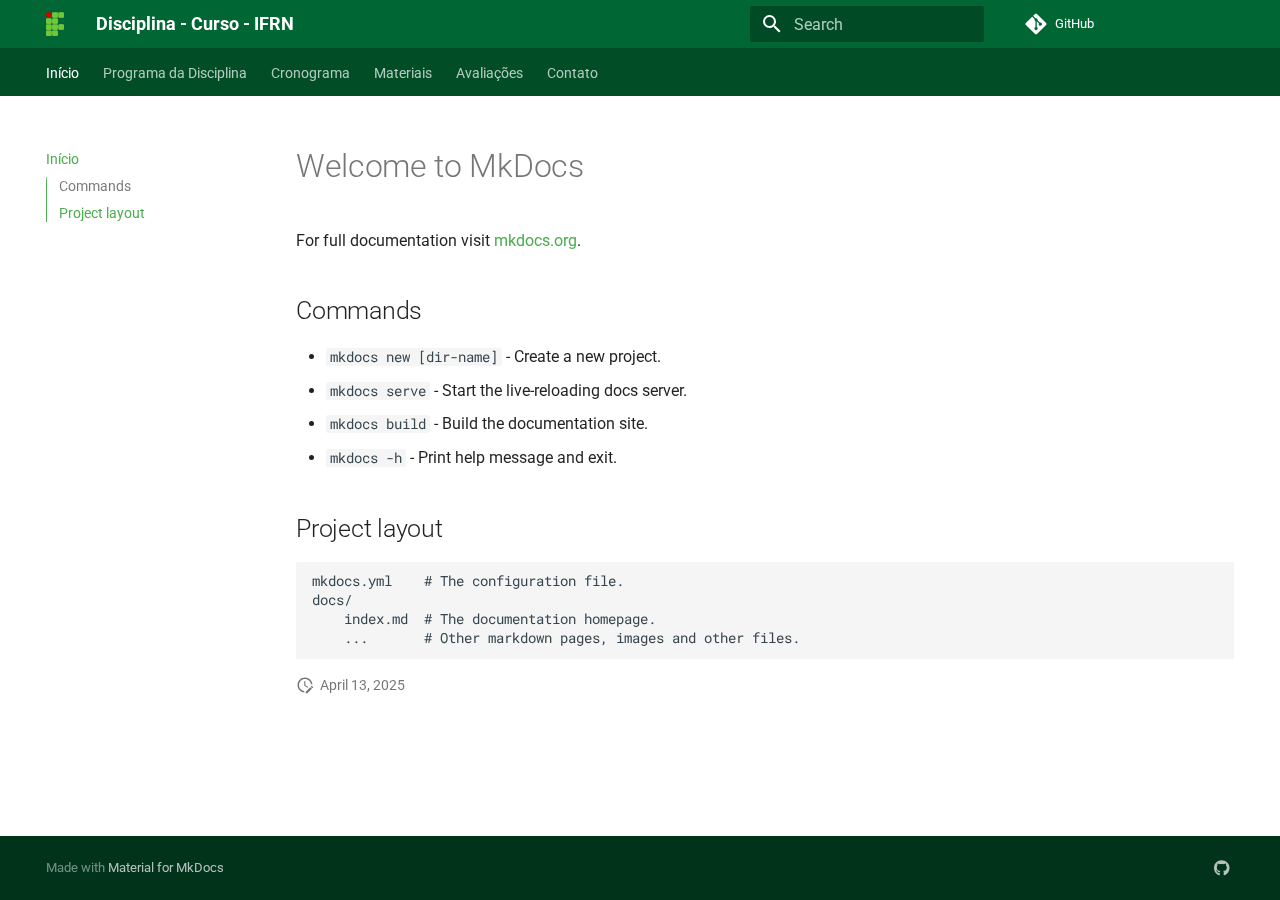
==== index.html @ 9105c71e "Deployed fcf0f56 with MkDocs version: 1.6.1" ====
<!doctype html>
<html lang="en" class="no-js">
  <head>
    
      <meta charset="utf-8">
      <meta name="viewport" content="width=device-width,initial-scale=1">
      
        <meta name="description" content="Site da disciplina">
      
      
      
        <link rel="canonical" href="https://seu-usuario.github.io/repositorio/">
      
      
      
        <link rel="next" href="materiais/aulas/">
      
      
      <link rel="icon" href="assets/images/favicon.png">
      <meta name="generator" content="mkdocs-1.6.1, mkdocs-material-9.6.11">
    
    
      
        <title>Disciplina - Curso - IFRN</title>
      
    
    
      <link rel="stylesheet" href="assets/stylesheets/main.4af4bdda.min.css">
      
        
        <link rel="stylesheet" href="assets/stylesheets/palette.06af60db.min.css">
      
      


    
    
      
    
    
      
        
        
        <link rel="preconnect" href="https://fonts.gstatic.com" crossorigin>
        <link rel="stylesheet" href="https://fonts.googleapis.com/css?family=Roboto:300,300i,400,400i,700,700i%7CRoboto+Mono:400,400i,700,700i&display=fallback">
        <style>:root{--md-text-font:"Roboto";--md-code-font:"Roboto Mono"}</style>
      
    
    
      <link rel="stylesheet" href="stylesheets/extra.css">
    
    <script>__md_scope=new URL(".",location),__md_hash=e=>[...e].reduce(((e,_)=>(e<<5)-e+_.charCodeAt(0)),0),__md_get=(e,_=localStorage,t=__md_scope)=>JSON.parse(_.getItem(t.pathname+"."+e)),__md_set=(e,_,t=localStorage,a=__md_scope)=>{try{t.setItem(a.pathname+"."+e,JSON.stringify(_))}catch(e){}}</script>
    
      

    
    
    
  </head>
  
  
    
    
    
    
    
    <body dir="ltr" data-md-color-scheme="default" data-md-color-primary="green" data-md-color-accent="yellow">
  
    
    <input class="md-toggle" data-md-toggle="drawer" type="checkbox" id="__drawer" autocomplete="off">
    <input class="md-toggle" data-md-toggle="search" type="checkbox" id="__search" autocomplete="off">
    <label class="md-overlay" for="__drawer"></label>
    <div data-md-component="skip">
      
        
        <a href="#welcome-to-mkdocs" class="md-skip">
          Skip to content
        </a>
      
    </div>
    <div data-md-component="announce">
      
    </div>
    
    
      

<header class="md-header" data-md-component="header">
  <nav class="md-header__inner md-grid" aria-label="Header">
    <a href="." title="Disciplina - Curso - IFRN" class="md-header__button md-logo" aria-label="Disciplina - Curso - IFRN" data-md-component="logo">
      
  <img src="assets/images/logo-ifrn.png" alt="logo">

    </a>
    <label class="md-header__button md-icon" for="__drawer">
      
      <svg xmlns="http://www.w3.org/2000/svg" viewBox="0 0 24 24"><path d="M3 6h18v2H3zm0 5h18v2H3zm0 5h18v2H3z"/></svg>
    </label>
    <div class="md-header__title" data-md-component="header-title">
      <div class="md-header__ellipsis">
        <div class="md-header__topic">
          <span class="md-ellipsis">
            Disciplina - Curso - IFRN
          </span>
        </div>
        <div class="md-header__topic" data-md-component="header-topic">
          <span class="md-ellipsis">
            
              Início
            
          </span>
        </div>
      </div>
    </div>
    
      
    
    
    
    
      
      
        <label class="md-header__button md-icon" for="__search">
          
          <svg xmlns="http://www.w3.org/2000/svg" viewBox="0 0 24 24"><path d="M9.5 3A6.5 6.5 0 0 1 16 9.5c0 1.61-.59 3.09-1.56 4.23l.27.27h.79l5 5-1.5 1.5-5-5v-.79l-.27-.27A6.52 6.52 0 0 1 9.5 16 6.5 6.5 0 0 1 3 9.5 6.5 6.5 0 0 1 9.5 3m0 2C7 5 5 7 5 9.5S7 14 9.5 14 14 12 14 9.5 12 5 9.5 5"/></svg>
        </label>
        <div class="md-search" data-md-component="search" role="dialog">
  <label class="md-search__overlay" for="__search"></label>
  <div class="md-search__inner" role="search">
    <form class="md-search__form" name="search">
      <input type="text" class="md-search__input" name="query" aria-label="Search" placeholder="Search" autocapitalize="off" autocorrect="off" autocomplete="off" spellcheck="false" data-md-component="search-query" required>
      <label class="md-search__icon md-icon" for="__search">
        
        <svg xmlns="http://www.w3.org/2000/svg" viewBox="0 0 24 24"><path d="M9.5 3A6.5 6.5 0 0 1 16 9.5c0 1.61-.59 3.09-1.56 4.23l.27.27h.79l5 5-1.5 1.5-5-5v-.79l-.27-.27A6.52 6.52 0 0 1 9.5 16 6.5 6.5 0 0 1 3 9.5 6.5 6.5 0 0 1 9.5 3m0 2C7 5 5 7 5 9.5S7 14 9.5 14 14 12 14 9.5 12 5 9.5 5"/></svg>
        
        <svg xmlns="http://www.w3.org/2000/svg" viewBox="0 0 24 24"><path d="M20 11v2H8l5.5 5.5-1.42 1.42L4.16 12l7.92-7.92L13.5 5.5 8 11z"/></svg>
      </label>
      <nav class="md-search__options" aria-label="Search">
        
        <button type="reset" class="md-search__icon md-icon" title="Clear" aria-label="Clear" tabindex="-1">
          
          <svg xmlns="http://www.w3.org/2000/svg" viewBox="0 0 24 24"><path d="M19 6.41 17.59 5 12 10.59 6.41 5 5 6.41 10.59 12 5 17.59 6.41 19 12 13.41 17.59 19 19 17.59 13.41 12z"/></svg>
        </button>
      </nav>
      
    </form>
    <div class="md-search__output">
      <div class="md-search__scrollwrap" tabindex="0" data-md-scrollfix>
        <div class="md-search-result" data-md-component="search-result">
          <div class="md-search-result__meta">
            Initializing search
          </div>
          <ol class="md-search-result__list" role="presentation"></ol>
        </div>
      </div>
    </div>
  </div>
</div>
      
    
    
      <div class="md-header__source">
        <a href="https://github.com/lrlucena/disciplina" title="Go to repository" class="md-source" data-md-component="source">
  <div class="md-source__icon md-icon">
    
    <svg xmlns="http://www.w3.org/2000/svg" viewBox="0 0 448 512"><!--! Font Awesome Free 6.7.2 by @fontawesome - https://fontawesome.com License - https://fontawesome.com/license/free (Icons: CC BY 4.0, Fonts: SIL OFL 1.1, Code: MIT License) Copyright 2024 Fonticons, Inc.--><path d="M439.55 236.05 244 40.45a28.87 28.87 0 0 0-40.81 0l-40.66 40.63 51.52 51.52c27.06-9.14 52.68 16.77 43.39 43.68l49.66 49.66c34.23-11.8 61.18 31 35.47 56.69-26.49 26.49-70.21-2.87-56-37.34L240.22 199v121.85c25.3 12.54 22.26 41.85 9.08 55a34.34 34.34 0 0 1-48.55 0c-17.57-17.6-11.07-46.91 11.25-56v-123c-20.8-8.51-24.6-30.74-18.64-45L142.57 101 8.45 235.14a28.86 28.86 0 0 0 0 40.81l195.61 195.6a28.86 28.86 0 0 0 40.8 0l194.69-194.69a28.86 28.86 0 0 0 0-40.81"/></svg>
  </div>
  <div class="md-source__repository">
    GitHub
  </div>
</a>
      </div>
    
  </nav>
  
</header>
    
    <div class="md-container" data-md-component="container">
      
      
        
          
            
<nav class="md-tabs" aria-label="Tabs" data-md-component="tabs">
  <div class="md-grid">
    <ul class="md-tabs__list">
      
        
  
  
  
    
  
  
    <li class="md-tabs__item md-tabs__item--active">
      <a href="." class="md-tabs__link">
        
  
  
    
  
  Início

      </a>
    </li>
  

      
        
  
  
  
  
    <li class="md-tabs__item">
      <a href="programa.md" class="md-tabs__link">
        
  
  
    
  
  Programa da Disciplina

      </a>
    </li>
  

      
        
  
  
  
  
    <li class="md-tabs__item">
      <a href="cronograma.md" class="md-tabs__link">
        
  
  
    
  
  Cronograma

      </a>
    </li>
  

      
        
  
  
  
  
    
    
      <li class="md-tabs__item">
        <a href="materiais/aulas/" class="md-tabs__link">
          
  
  
    
  
  Materiais

        </a>
      </li>
    
  

      
        
  
  
  
  
    <li class="md-tabs__item">
      <a href="avaliacoes.md" class="md-tabs__link">
        
  
  
    
  
  Avaliações

      </a>
    </li>
  

      
        
  
  
  
  
    <li class="md-tabs__item">
      <a href="contato.md" class="md-tabs__link">
        
  
  
    
  
  Contato

      </a>
    </li>
  

      
    </ul>
  </div>
</nav>
          
        
      
      <main class="md-main" data-md-component="main">
        <div class="md-main__inner md-grid">
          
            
              
              <div class="md-sidebar md-sidebar--primary" data-md-component="sidebar" data-md-type="navigation" >
                <div class="md-sidebar__scrollwrap">
                  <div class="md-sidebar__inner">
                    


  


  

<nav class="md-nav md-nav--primary md-nav--lifted md-nav--integrated" aria-label="Navigation" data-md-level="0">
  <label class="md-nav__title" for="__drawer">
    <a href="." title="Disciplina - Curso - IFRN" class="md-nav__button md-logo" aria-label="Disciplina - Curso - IFRN" data-md-component="logo">
      
  <img src="assets/images/logo-ifrn.png" alt="logo">

    </a>
    Disciplina - Curso - IFRN
  </label>
  
    <div class="md-nav__source">
      <a href="https://github.com/lrlucena/disciplina" title="Go to repository" class="md-source" data-md-component="source">
  <div class="md-source__icon md-icon">
    
    <svg xmlns="http://www.w3.org/2000/svg" viewBox="0 0 448 512"><!--! Font Awesome Free 6.7.2 by @fontawesome - https://fontawesome.com License - https://fontawesome.com/license/free (Icons: CC BY 4.0, Fonts: SIL OFL 1.1, Code: MIT License) Copyright 2024 Fonticons, Inc.--><path d="M439.55 236.05 244 40.45a28.87 28.87 0 0 0-40.81 0l-40.66 40.63 51.52 51.52c27.06-9.14 52.68 16.77 43.39 43.68l49.66 49.66c34.23-11.8 61.18 31 35.47 56.69-26.49 26.49-70.21-2.87-56-37.34L240.22 199v121.85c25.3 12.54 22.26 41.85 9.08 55a34.34 34.34 0 0 1-48.55 0c-17.57-17.6-11.07-46.91 11.25-56v-123c-20.8-8.51-24.6-30.74-18.64-45L142.57 101 8.45 235.14a28.86 28.86 0 0 0 0 40.81l195.61 195.6a28.86 28.86 0 0 0 40.8 0l194.69-194.69a28.86 28.86 0 0 0 0-40.81"/></svg>
  </div>
  <div class="md-source__repository">
    GitHub
  </div>
</a>
    </div>
  
  <ul class="md-nav__list" data-md-scrollfix>
    
      
      
  
  
    
  
  
  
    <li class="md-nav__item md-nav__item--active">
      
      <input class="md-nav__toggle md-toggle" type="checkbox" id="__toc">
      
      
        
      
      
        <label class="md-nav__link md-nav__link--active" for="__toc">
          
  
  
  <span class="md-ellipsis">
    Início
    
  </span>
  

          <span class="md-nav__icon md-icon"></span>
        </label>
      
      <a href="." class="md-nav__link md-nav__link--active">
        
  
  
  <span class="md-ellipsis">
    Início
    
  </span>
  

      </a>
      
        

<nav class="md-nav md-nav--secondary" aria-label="Table of contents">
  
  
  
    
  
  
    <label class="md-nav__title" for="__toc">
      <span class="md-nav__icon md-icon"></span>
      Table of contents
    </label>
    <ul class="md-nav__list" data-md-component="toc" data-md-scrollfix>
      
        <li class="md-nav__item">
  <a href="#commands" class="md-nav__link">
    <span class="md-ellipsis">
      Commands
    </span>
  </a>
  
</li>
      
        <li class="md-nav__item">
  <a href="#project-layout" class="md-nav__link">
    <span class="md-ellipsis">
      Project layout
    </span>
  </a>
  
</li>
      
    </ul>
  
</nav>
      
    </li>
  

    
      
      
  
  
  
  
    <li class="md-nav__item">
      <a href="programa.md" class="md-nav__link">
        
  
  
  <span class="md-ellipsis">
    Programa da Disciplina
    
  </span>
  

      </a>
    </li>
  

    
      
      
  
  
  
  
    <li class="md-nav__item">
      <a href="cronograma.md" class="md-nav__link">
        
  
  
  <span class="md-ellipsis">
    Cronograma
    
  </span>
  

      </a>
    </li>
  

    
      
      
  
  
  
  
    
    
      
        
      
        
      
    
    
    
      
      
    
    
    <li class="md-nav__item md-nav__item--nested">
      
        
        
        <input class="md-nav__toggle md-toggle " type="checkbox" id="__nav_4" >
        
          
          <label class="md-nav__link" for="__nav_4" id="__nav_4_label" tabindex="0">
            
  
  
  <span class="md-ellipsis">
    Materiais
    
  </span>
  

            <span class="md-nav__icon md-icon"></span>
          </label>
        
        <nav class="md-nav" data-md-level="1" aria-labelledby="__nav_4_label" aria-expanded="false">
          <label class="md-nav__title" for="__nav_4">
            <span class="md-nav__icon md-icon"></span>
            Materiais
          </label>
          <ul class="md-nav__list" data-md-scrollfix>
            
              
                
  
  
  
  
    <li class="md-nav__item">
      <a href="materiais/aulas/" class="md-nav__link">
        
  
  
  <span class="md-ellipsis">
    Aulas
    
  </span>
  

      </a>
    </li>
  

              
            
              
                
  
  
  
  
    <li class="md-nav__item">
      <a href="materiais/exercicios.md" class="md-nav__link">
        
  
  
  <span class="md-ellipsis">
    Exercícios
    
  </span>
  

      </a>
    </li>
  

              
            
          </ul>
        </nav>
      
    </li>
  

    
      
      
  
  
  
  
    <li class="md-nav__item">
      <a href="avaliacoes.md" class="md-nav__link">
        
  
  
  <span class="md-ellipsis">
    Avaliações
    
  </span>
  

      </a>
    </li>
  

    
      
      
  
  
  
  
    <li class="md-nav__item">
      <a href="contato.md" class="md-nav__link">
        
  
  
  <span class="md-ellipsis">
    Contato
    
  </span>
  

      </a>
    </li>
  

    
  </ul>
</nav>
                  </div>
                </div>
              </div>
            
            
          
          
            <div class="md-content" data-md-component="content">
              <article class="md-content__inner md-typeset">
                
                  


  
  


<h1 id="welcome-to-mkdocs">Welcome to MkDocs<a class="headerlink" href="#welcome-to-mkdocs" title="Permanent link">&para;</a></h1>
<p>For full documentation visit <a href="https://www.mkdocs.org">mkdocs.org</a>.</p>
<h2 id="commands">Commands<a class="headerlink" href="#commands" title="Permanent link">&para;</a></h2>
<ul>
<li><code>mkdocs new [dir-name]</code> - Create a new project.</li>
<li><code>mkdocs serve</code> - Start the live-reloading docs server.</li>
<li><code>mkdocs build</code> - Build the documentation site.</li>
<li><code>mkdocs -h</code> - Print help message and exit.</li>
</ul>
<h2 id="project-layout">Project layout<a class="headerlink" href="#project-layout" title="Permanent link">&para;</a></h2>
<div class="highlight"><pre><span></span><code>mkdocs.yml    # The configuration file.
docs/
    index.md  # The documentation homepage.
    ...       # Other markdown pages, images and other files.
</code></pre></div>







  
    
  
  


  <aside class="md-source-file">
    
      
  <span class="md-source-file__fact">
    <span class="md-icon" title="Last update">
      <svg xmlns="http://www.w3.org/2000/svg" viewBox="0 0 24 24"><path d="M21 13.1c-.1 0-.3.1-.4.2l-1 1 2.1 2.1 1-1c.2-.2.2-.6 0-.8l-1.3-1.3c-.1-.1-.2-.2-.4-.2m-1.9 1.8-6.1 6V23h2.1l6.1-6.1zM12.5 7v5.2l4 2.4-1 1L11 13V7zM11 21.9c-5.1-.5-9-4.8-9-9.9C2 6.5 6.5 2 12 2c5.3 0 9.6 4.1 10 9.3-.3-.1-.6-.2-1-.2s-.7.1-1 .2C19.6 7.2 16.2 4 12 4c-4.4 0-8 3.6-8 8 0 4.1 3.1 7.5 7.1 7.9l-.1.2z"/></svg>
    </span>
    <span class="git-revision-date-localized-plugin git-revision-date-localized-plugin-date" title="April 13, 2025 18:35:32">April 13, 2025</span>
  </span>

    
    
    
    
  </aside>





                
              </article>
            </div>
          
          
<script>var target=document.getElementById(location.hash.slice(1));target&&target.name&&(target.checked=target.name.startsWith("__tabbed_"))</script>
        </div>
        
          <button type="button" class="md-top md-icon" data-md-component="top" hidden>
  
  <svg xmlns="http://www.w3.org/2000/svg" viewBox="0 0 24 24"><path d="M13 20h-2V8l-5.5 5.5-1.42-1.42L12 4.16l7.92 7.92-1.42 1.42L13 8z"/></svg>
  Back to top
</button>
        
      </main>
      
        <footer class="md-footer">
  
  <div class="md-footer-meta md-typeset">
    <div class="md-footer-meta__inner md-grid">
      <div class="md-copyright">
  
  
    Made with
    <a href="https://squidfunk.github.io/mkdocs-material/" target="_blank" rel="noopener">
      Material for MkDocs
    </a>
  
</div>
      
        <div class="md-social">
  
    
    
    
    
      
      
    
    <a href="https://github.com/ifrn" target="_blank" rel="noopener" title="github.com" class="md-social__link">
      <svg xmlns="http://www.w3.org/2000/svg" viewBox="0 0 496 512"><!--! Font Awesome Free 6.7.2 by @fontawesome - https://fontawesome.com License - https://fontawesome.com/license/free (Icons: CC BY 4.0, Fonts: SIL OFL 1.1, Code: MIT License) Copyright 2024 Fonticons, Inc.--><path d="M165.9 397.4c0 2-2.3 3.6-5.2 3.6-3.3.3-5.6-1.3-5.6-3.6 0-2 2.3-3.6 5.2-3.6 3-.3 5.6 1.3 5.6 3.6m-31.1-4.5c-.7 2 1.3 4.3 4.3 4.9 2.6 1 5.6 0 6.2-2s-1.3-4.3-4.3-5.2c-2.6-.7-5.5.3-6.2 2.3m44.2-1.7c-2.9.7-4.9 2.6-4.6 4.9.3 2 2.9 3.3 5.9 2.6 2.9-.7 4.9-2.6 4.6-4.6-.3-1.9-3-3.2-5.9-2.9M244.8 8C106.1 8 0 113.3 0 252c0 110.9 69.8 205.8 169.5 239.2 12.8 2.3 17.3-5.6 17.3-12.1 0-6.2-.3-40.4-.3-61.4 0 0-70 15-84.7-29.8 0 0-11.4-29.1-27.8-36.6 0 0-22.9-15.7 1.6-15.4 0 0 24.9 2 38.6 25.8 21.9 38.6 58.6 27.5 72.9 20.9 2.3-16 8.8-27.1 16-33.7-55.9-6.2-112.3-14.3-112.3-110.5 0-27.5 7.6-41.3 23.6-58.9-2.6-6.5-11.1-33.3 2.6-67.9 20.9-6.5 69 27 69 27 20-5.6 41.5-8.5 62.8-8.5s42.8 2.9 62.8 8.5c0 0 48.1-33.6 69-27 13.7 34.7 5.2 61.4 2.6 67.9 16 17.7 25.8 31.5 25.8 58.9 0 96.5-58.9 104.2-114.8 110.5 9.2 7.9 17 22.9 17 46.4 0 33.7-.3 75.4-.3 83.6 0 6.5 4.6 14.4 17.3 12.1C428.2 457.8 496 362.9 496 252 496 113.3 383.5 8 244.8 8M97.2 352.9c-1.3 1-1 3.3.7 5.2 1.6 1.6 3.9 2.3 5.2 1 1.3-1 1-3.3-.7-5.2-1.6-1.6-3.9-2.3-5.2-1m-10.8-8.1c-.7 1.3.3 2.9 2.3 3.9 1.6 1 3.6.7 4.3-.7.7-1.3-.3-2.9-2.3-3.9-2-.6-3.6-.3-4.3.7m32.4 35.6c-1.6 1.3-1 4.3 1.3 6.2 2.3 2.3 5.2 2.6 6.5 1 1.3-1.3.7-4.3-1.3-6.2-2.2-2.3-5.2-2.6-6.5-1m-11.4-14.7c-1.6 1-1.6 3.6 0 5.9s4.3 3.3 5.6 2.3c1.6-1.3 1.6-3.9 0-6.2-1.4-2.3-4-3.3-5.6-2"/></svg>
    </a>
  
</div>
      
    </div>
  </div>
</footer>
      
    </div>
    <div class="md-dialog" data-md-component="dialog">
      <div class="md-dialog__inner md-typeset"></div>
    </div>
    
    
    
      
      <script id="__config" type="application/json">{"base": ".", "features": ["navigation.tabs", "navigation.indexes", "toc.integrate", "navigation.top"], "search": "assets/javascripts/workers/search.f8cc74c7.min.js", "tags": null, "translations": {"clipboard.copied": "Copied to clipboard", "clipboard.copy": "Copy to clipboard", "search.result.more.one": "1 more on this page", "search.result.more.other": "# more on this page", "search.result.none": "No matching documents", "search.result.one": "1 matching document", "search.result.other": "# matching documents", "search.result.placeholder": "Type to start searching", "search.result.term.missing": "Missing", "select.version": "Select version"}, "version": null}</script>
    
    
      <script src="assets/javascripts/bundle.c8b220af.min.js"></script>
      
    
  </body>
</html>
---- assets/stylesheets/main.4af4bdda.min.css ----
@charset "UTF-8";html{-webkit-text-size-adjust:none;-moz-text-size-adjust:none;text-size-adjust:none;box-sizing:border-box}*,:after,:before{box-sizing:inherit}@media (prefers-reduced-motion){*,:after,:before{transition:none!important}}body{margin:0}a,button,input,label{-webkit-tap-highlight-color:transparent}a{color:inherit;text-decoration:none}hr{border:0;box-sizing:initial;display:block;height:.05rem;overflow:visible;padding:0}small{font-size:80%}sub,sup{line-height:1em}img{border-style:none}table{border-collapse:initial;border-spacing:0}td,th{font-weight:400;vertical-align:top}button{background:#0000;border:0;font-family:inherit;font-size:inherit;margin:0;padding:0}input{border:0;outline:none}:root{--md-primary-fg-color:#4051b5;--md-primary-fg-color--light:#5d6cc0;--md-primary-fg-color--dark:#303fa1;--md-primary-bg-color:#fff;--md-primary-bg-color--light:#ffffffb3;--md-accent-fg-color:#526cfe;--md-accent-fg-color--transparent:#526cfe1a;--md-accent-bg-color:#fff;--md-accent-bg-color--light:#ffffffb3}[data-md-color-scheme=default]{color-scheme:light}[data-md-color-scheme=default] img[src$="#gh-dark-mode-only"],[data-md-color-scheme=default] img[src$="#only-dark"]{display:none}:root,[data-md-color-scheme=default]{--md-hue:225deg;--md-default-fg-color:#000000de;--md-default-fg-color--light:#0000008a;--md-default-fg-color--lighter:#00000052;--md-default-fg-color--lightest:#00000012;--md-default-bg-color:#fff;--md-default-bg-color--light:#ffffffb3;--md-default-bg-color--lighter:#ffffff4d;--md-default-bg-color--lightest:#ffffff1f;--md-code-fg-color:#36464e;--md-code-bg-color:#f5f5f5;--md-code-hl-color:#4287ff;--md-code-hl-color--light:#4287ff1a;--md-code-hl-number-color:#d52a2a;--md-code-hl-special-color:#db1457;--md-code-hl-function-color:#a846b9;--md-code-hl-constant-color:#6e59d9;--md-code-hl-keyword-color:#3f6ec6;--md-code-hl-string-color:#1c7d4d;--md-code-hl-name-color:var(--md-code-fg-color);--md-code-hl-operator-color:var(--md-default-fg-color--light);--md-code-hl-punctuation-color:var(--md-default-fg-color--light);--md-code-hl-comment-color:var(--md-default-fg-color--light);--md-code-hl-generic-color:var(--md-default-fg-color--light);--md-code-hl-variable-color:var(--md-default-fg-color--light);--md-typeset-color:var(--md-default-fg-color);--md-typeset-a-color:var(--md-primary-fg-color);--md-typeset-del-color:#f5503d26;--md-typeset-ins-color:#0bd57026;--md-typeset-kbd-color:#fafafa;--md-typeset-kbd-accent-color:#fff;--md-typeset-kbd-border-color:#b8b8b8;--md-typeset-mark-color:#ffff0080;--md-typeset-table-color:#0000001f;--md-typeset-table-color--light:rgba(0,0,0,.035);--md-admonition-fg-color:var(--md-default-fg-color);--md-admonition-bg-color:var(--md-default-bg-color);--md-warning-fg-color:#000000de;--md-warning-bg-color:#ff9;--md-footer-fg-color:#fff;--md-footer-fg-color--light:#ffffffb3;--md-footer-fg-color--lighter:#ffffff73;--md-footer-bg-color:#000000de;--md-footer-bg-color--dark:#00000052;--md-shadow-z1:0 0.2rem 0.5rem #0000000d,0 0 0.05rem #0000001a;--md-shadow-z2:0 0.2rem 0.5rem #0000001a,0 0 0.05rem #00000040;--md-shadow-z3:0 0.2rem 0.5rem #0003,0 0 0.05rem #00000059}.md-icon svg{fill:currentcolor;display:block;height:1.2rem;width:1.2rem}body{-webkit-font-smoothing:antialiased;-moz-osx-font-smoothing:grayscale;--md-text-font-family:var(--md-text-font,_),-apple-system,BlinkMacSystemFont,Helvetica,Arial,sans-serif;--md-code-font-family:var(--md-code-font,_),SFMono-Regular,Consolas,Menlo,monospace}aside,body,input{font-feature-settings:"kern","liga";color:var(--md-typeset-color);font-family:var(--md-text-font-family)}code,kbd,pre{font-feature-settings:"kern";font-family:var(--md-code-font-family)}:root{--md-typeset-table-sort-icon:url('data:image/svg+xml;charset=utf-8,<svg xmlns="http://www.w3.org/2000/svg" viewBox="0 0 24 24"><path d="m18 21-4-4h3V7h-3l4-4 4 4h-3v10h3M2 19v-2h10v2M2 13v-2h7v2M2 7V5h4v2z"/></svg>');--md-typeset-table-sort-icon--asc:url('data:image/svg+xml;charset=utf-8,<svg xmlns="http://www.w3.org/2000/svg" viewBox="0 0 24 24"><path d="M19 17h3l-4 4-4-4h3V3h2M2 17h10v2H2M6 5v2H2V5m0 6h7v2H2z"/></svg>');--md-typeset-table-sort-icon--desc:url('data:image/svg+xml;charset=utf-8,<svg xmlns="http://www.w3.org/2000/svg" viewBox="0 0 24 24"><path d="M19 7h3l-4-4-4 4h3v14h2M2 17h10v2H2M6 5v2H2V5m0 6h7v2H2z"/></svg>')}.md-typeset{-webkit-print-color-adjust:exact;color-adjust:exact;font-size:.8rem;line-height:1.6;overflow-wrap:break-word}@media print{.md-typeset{font-size:.68rem}}.md-typeset blockquote,.md-typeset dl,.md-typeset figure,.md-typeset ol,.md-typeset pre,.md-typeset ul{margin-bottom:1em;margin-top:1em}.md-typeset h1{color:var(--md-default-fg-color--light);font-size:2em;line-height:1.3;margin:0 0 1.25em}.md-typeset h1,.md-typeset h2{font-weight:300;letter-spacing:-.01em}.md-typeset h2{font-size:1.5625em;line-height:1.4;margin:1.6em 0 .64em}.md-typeset h3{font-size:1.25em;font-weight:400;letter-spacing:-.01em;line-height:1.5;margin:1.6em 0 .8em}.md-typeset h2+h3{margin-top:.8em}.md-typeset h4{font-weight:700;letter-spacing:-.01em;margin:1em 0}.md-typeset h5,.md-typeset h6{color:var(--md-default-fg-color--light);font-size:.8em;font-weight:700;letter-spacing:-.01em;margin:1.25em 0}.md-typeset h5{text-transform:uppercase}.md-typeset h5 code{text-transform:none}.md-typeset hr{border-bottom:.05rem solid var(--md-default-fg-color--lightest);display:flow-root;margin:1.5em 0}.md-typeset a{color:var(--md-typeset-a-color);word-break:break-word}.md-typeset a,.md-typeset a:before{transition:color 125ms}.md-typeset a:focus,.md-typeset a:hover{color:var(--md-accent-fg-color)}.md-typeset a:focus code,.md-typeset a:hover code{background-color:var(--md-accent-fg-color--transparent)}.md-typeset a code{color:currentcolor;transition:background-color 125ms}.md-typeset a.focus-visible{outline-color:var(--md-accent-fg-color);outline-offset:.2rem}.md-typeset code,.md-typeset kbd,.md-typeset pre{color:var(--md-code-fg-color);direction:ltr;font-variant-ligatures:none}@media print{.md-typeset code,.md-typeset kbd,.md-typeset pre{white-space:pre-wrap}}.md-typeset code{background-color:var(--md-code-bg-color);border-radius:.1rem;-webkit-box-decoration-break:clone;box-decoration-break:clone;font-size:.85em;padding:0 .2941176471em;word-break:break-word}.md-typeset code:not(.focus-visible){-webkit-tap-highlight-color:transparent;outline:none}.md-typeset pre{display:flow-root;line-height:1.4;position:relative}.md-typeset pre>code{-webkit-box-decoration-break:slice;box-decoration-break:slice;box-shadow:none;display:block;margin:0;outline-color:var(--md-accent-fg-color);overflow:auto;padding:.7720588235em 1.1764705882em;scrollbar-color:var(--md-default-fg-color--lighter) #0000;scrollbar-width:thin;touch-action:auto;word-break:normal}.md-typeset pre>code:hover{scrollbar-color:var(--md-accent-fg-color) #0000}.md-typeset pre>code::-webkit-scrollbar{height:.2rem;width:.2rem}.md-typeset pre>code::-webkit-scrollbar-thumb{background-color:var(--md-default-fg-color--lighter)}.md-typeset pre>code::-webkit-scrollbar-thumb:hover{background-color:var(--md-accent-fg-color)}.md-typeset kbd{background-color:var(--md-typeset-kbd-color);border-radius:.1rem;box-shadow:0 .1rem 0 .05rem var(--md-typeset-kbd-border-color),0 .1rem 0 var(--md-typeset-kbd-border-color),0 -.1rem .2rem var(--md-typeset-kbd-accent-color) inset;color:var(--md-default-fg-color);display:inline-block;font-size:.75em;padding:0 .6666666667em;vertical-align:text-top;word-break:break-word}.md-typeset mark{background-color:var(--md-typeset-mark-color);-webkit-box-decoration-break:clone;box-decoration-break:clone;color:inherit;word-break:break-word}.md-typeset abbr{border-bottom:.05rem dotted var(--md-default-fg-color--light);cursor:help;text-decoration:none}.md-typeset small{opacity:.75}[dir=ltr] .md-typeset sub,[dir=ltr] .md-typeset sup{margin-left:.078125em}[dir=rtl] .md-typeset sub,[dir=rtl] .md-typeset sup{margin-right:.078125em}[dir=ltr] .md-typeset blockquote{padding-left:.6rem}[dir=rtl] .md-typeset blockquote{padding-right:.6rem}[dir=ltr] .md-typeset blockquote{border-left:.2rem solid var(--md-default-fg-color--lighter)}[dir=rtl] .md-typeset blockquote{border-right:.2rem solid var(--md-default-fg-color--lighter)}.md-typeset blockquote{color:var(--md-default-fg-color--light);margin-left:0;margin-right:0}.md-typeset ul{list-style-type:disc}.md-typeset ul[type]{list-style-type:revert-layer}[dir=ltr] .md-typeset ol,[dir=ltr] .md-typeset ul{margin-left:.625em}[dir=rtl] .md-typeset ol,[dir=rtl] .md-typeset ul{margin-right:.625em}.md-typeset ol,.md-typeset ul{padding:0}.md-typeset ol:not([hidden]),.md-typeset ul:not([hidden]){display:flow-root}.md-typeset ol ol,.md-typeset ul ol{list-style-type:lower-alpha}.md-typeset ol ol ol,.md-typeset ul ol ol{list-style-type:lower-roman}.md-typeset ol ol ol ol,.md-typeset ul ol ol ol{list-style-type:upper-alpha}.md-typeset ol ol ol ol ol,.md-typeset ul ol ol ol ol{list-style-type:upper-roman}.md-typeset ol[type],.md-typeset ul[type]{list-style-type:revert-layer}[dir=ltr] .md-typeset ol li,[dir=ltr] .md-typeset ul li{margin-left:1.25em}[dir=rtl] .md-typeset ol li,[dir=rtl] .md-typeset ul li{margin-right:1.25em}.md-typeset ol li,.md-typeset ul li{margin-bottom:.5em}.md-typeset ol li blockquote,.md-typeset ol li p,.md-typeset ul li blockquote,.md-typeset ul li p{margin:.5em 0}.md-typeset ol li:last-child,.md-typeset ul li:last-child{margin-bottom:0}[dir=ltr] .md-typeset ol li ol,[dir=ltr] .md-typeset ol li ul,[dir=ltr] .md-typeset ul li ol,[dir=ltr] .md-typeset ul li ul{margin-left:.625em}[dir=rtl] .md-typeset ol li ol,[dir=rtl] .md-typeset ol li ul,[dir=rtl] .md-typeset ul li ol,[dir=rtl] .md-typeset ul li ul{margin-right:.625em}.md-typeset ol li ol,.md-typeset ol li ul,.md-typeset ul li ol,.md-typeset ul li ul{margin-bottom:.5em;margin-top:.5em}[dir=ltr] .md-typeset dd{margin-left:1.875em}[dir=rtl] .md-typeset dd{margin-right:1.875em}.md-typeset dd{margin-bottom:1.5em;margin-top:1em}.md-typeset img,.md-typeset svg,.md-typeset video{height:auto;max-width:100%}.md-typeset img[align=left]{margin:1em 1em 1em 0}.md-typeset img[align=right]{margin:1em 0 1em 1em}.md-typeset img[align]:only-child{margin-top:0}.md-typeset figure{display:flow-root;margin:1em auto;max-width:100%;text-align:center;width:-moz-fit-content;width:fit-content}.md-typeset figure img{display:block;margin:0 auto}.md-typeset figcaption{font-style:italic;margin:1em auto;max-width:24rem}.md-typeset iframe{max-width:100%}.md-typeset table:not([class]){background-color:var(--md-default-bg-color);border:.05rem solid var(--md-typeset-table-color);border-radius:.1rem;display:inline-block;font-size:.64rem;max-width:100%;overflow:auto;touch-action:auto}@media print{.md-typeset table:not([class]){display:table}}.md-typeset table:not([class])+*{margin-top:1.5em}.md-typeset table:not([class]) td>:first-child,.md-typeset table:not([class]) th>:first-child{margin-top:0}.md-typeset table:not([class]) td>:last-child,.md-typeset table:not([class]) th>:last-child{margin-bottom:0}.md-typeset table:not([class]) td:not([align]),.md-typeset table:not([class]) th:not([align]){text-align:left}[dir=rtl] .md-typeset table:not([class]) td:not([align]),[dir=rtl] .md-typeset table:not([class]) th:not([align]){text-align:right}.md-typeset table:not([class]) th{font-weight:700;min-width:5rem;padding:.9375em 1.25em;vertical-align:top}.md-typeset table:not([class]) td{border-top:.05rem solid var(--md-typeset-table-color);padding:.9375em 1.25em;vertical-align:top}.md-typeset table:not([class]) tbody tr{transition:background-color 125ms}.md-typeset table:not([class]) tbody tr:hover{background-color:var(--md-typeset-table-color--light);box-shadow:0 .05rem 0 var(--md-default-bg-color) inset}.md-typeset table:not([class]) a{word-break:normal}.md-typeset table th[role=columnheader]{cursor:pointer}[dir=ltr] .md-typeset table th[role=columnheader]:after{margin-left:.5em}[dir=rtl] .md-typeset table th[role=columnheader]:after{margin-right:.5em}.md-typeset table th[role=columnheader]:after{content:"";display:inline-block;height:1.2em;-webkit-mask-image:var(--md-typeset-table-sort-icon);mask-image:var(--md-typeset-table-sort-icon);-webkit-mask-repeat:no-repeat;mask-repeat:no-repeat;-webkit-mask-size:contain;mask-size:contain;transition:background-color 125ms;vertical-align:text-bottom;width:1.2em}.md-typeset table th[role=columnheader]:hover:after{background-color:var(--md-default-fg-color--lighter)}.md-typeset table th[role=columnheader][aria-sort=ascending]:after{background-color:var(--md-default-fg-color--light);-webkit-mask-image:var(--md-typeset-table-sort-icon--asc);mask-image:var(--md-typeset-table-sort-icon--asc)}.md-typeset table th[role=columnheader][aria-sort=descending]:after{background-color:var(--md-default-fg-color--light);-webkit-mask-image:var(--md-typeset-table-sort-icon--desc);mask-image:var(--md-typeset-table-sort-icon--desc)}.md-typeset__scrollwrap{margin:1em -.8rem;overflow-x:auto;touch-action:auto}.md-typeset__table{display:inline-block;margin-bottom:.5em;padding:0 .8rem}@media print{.md-typeset__table{display:block}}html .md-typeset__table table{display:table;margin:0;overflow:hidden;width:100%}@media screen and (max-width:44.984375em){.md-content__inner>pre{margin:1em -.8rem}.md-content__inner>pre code{border-radius:0}}.md-typeset .md-author{border-radius:100%;display:block;flex-shrink:0;height:1.6rem;overflow:hidden;position:relative;transition:color 125ms,transform 125ms;width:1.6rem}.md-typeset .md-author img{display:block}.md-typeset .md-author--more{background:var(--md-default-fg-color--lightest);color:var(--md-default-fg-color--lighter);font-size:.6rem;font-weight:700;line-height:1.6rem;text-align:center}.md-typeset .md-author--long{height:2.4rem;width:2.4rem}.md-typeset a.md-author{transform:scale(1)}.md-typeset a.md-author img{border-radius:100%;filter:grayscale(100%) opacity(75%);transition:filter 125ms}.md-typeset a.md-author:focus,.md-typeset a.md-author:hover{transform:scale(1.1);z-index:1}.md-typeset a.md-author:focus img,.md-typeset a.md-author:hover img{filter:grayscale(0)}.md-banner{background-color:var(--md-footer-bg-color);color:var(--md-footer-fg-color);overflow:auto}@media print{.md-banner{display:none}}.md-banner--warning{background-color:var(--md-warning-bg-color);color:var(--md-warning-fg-color)}.md-banner__inner{font-size:.7rem;margin:.6rem auto;padding:0 .8rem}[dir=ltr] .md-banner__button{float:right}[dir=rtl] .md-banner__button{float:left}.md-banner__button{color:inherit;cursor:pointer;transition:opacity .25s}.no-js .md-banner__button{display:none}.md-banner__button:hover{opacity:.7}html{font-size:125%;height:100%;overflow-x:hidden}@media screen and (min-width:100em){html{font-size:137.5%}}@media screen and (min-width:125em){html{font-size:150%}}body{background-color:var(--md-default-bg-color);display:flex;flex-direction:column;font-size:.5rem;min-height:100%;position:relative;width:100%}@media print{body{display:block}}@media screen and (max-width:59.984375em){body[data-md-scrolllock]{position:fixed}}.md-grid{margin-left:auto;margin-right:auto;max-width:61rem}.md-container{display:flex;flex-direction:column;flex-grow:1}@media print{.md-container{display:block}}.md-main{flex-grow:1}.md-main__inner{display:flex;height:100%;margin-top:1.5rem}.md-ellipsis{overflow:hidden;text-overflow:ellipsis}.md-toggle{display:none}.md-option{height:0;opacity:0;position:absolute;width:0}.md-option:checked+label:not([hidden]){display:block}.md-option.focus-visible+label{outline-color:var(--md-accent-fg-color);outline-style:auto}.md-skip{background-color:var(--md-default-fg-color);border-radius:.1rem;color:var(--md-default-bg-color);font-size:.64rem;margin:.5rem;opacity:0;outline-color:var(--md-accent-fg-color);padding:.3rem .5rem;position:fixed;transform:translateY(.4rem);z-index:-1}.md-skip:focus{opacity:1;transform:translateY(0);transition:transform .25s cubic-bezier(.4,0,.2,1),opacity 175ms 75ms;z-index:10}@page{margin:25mm}:root{--md-clipboard-icon:url('data:image/svg+xml;charset=utf-8,<svg xmlns="http://www.w3.org/2000/svg" viewBox="0 0 24 24"><path d="M19 21H8V7h11m0-2H8a2 2 0 0 0-2 2v14a2 2 0 0 0 2 2h11a2 2 0 0 0 2-2V7a2 2 0 0 0-2-2m-3-4H4a2 2 0 0 0-2 2v14h2V3h12z"/></svg>')}.md-clipboard{border-radius:.1rem;color:var(--md-default-fg-color--lightest);cursor:pointer;height:1.5em;outline-color:var(--md-accent-fg-color);outline-offset:.1rem;position:absolute;right:.5em;top:.5em;transition:color .25s;width:1.5em;z-index:1}@media print{.md-clipboard{display:none}}.md-clipboard:not(.focus-visible){-webkit-tap-highlight-color:transparent;outline:none}:hover>.md-clipboard{color:var(--md-default-fg-color--light)}.md-clipboard:focus,.md-clipboard:hover{color:var(--md-accent-fg-color)}.md-clipboard:after{background-color:currentcolor;content:"";display:block;height:1.125em;margin:0 auto;-webkit-mask-image:var(--md-clipboard-icon);mask-image:var(--md-clipboard-icon);-webkit-mask-position:center;mask-position:center;-webkit-mask-repeat:no-repeat;mask-repeat:no-repeat;-webkit-mask-size:contain;mask-size:contain;width:1.125em}.md-clipboard--inline{cursor:pointer}.md-clipboard--inline code{transition:color .25s,background-color .25s}.md-clipboard--inline:focus code,.md-clipboard--inline:hover code{background-color:var(--md-accent-fg-color--transparent);color:var(--md-accent-fg-color)}.md-typeset .md-code__content{display:grid}@keyframes consent{0%{opacity:0;transform:translateY(100%)}to{opacity:1;transform:translateY(0)}}@keyframes overlay{0%{opacity:0}to{opacity:1}}.md-consent__overlay{animation:overlay .25s both;-webkit-backdrop-filter:blur(.1rem);backdrop-filter:blur(.1rem);background-color:#0000008a;height:100%;opacity:1;position:fixed;top:0;width:100%;z-index:5}.md-consent__inner{animation:consent .5s cubic-bezier(.1,.7,.1,1) both;background-color:var(--md-default-bg-color);border:0;border-radius:.1rem;bottom:0;box-shadow:0 0 .2rem #0000001a,0 .2rem .4rem #0003;max-height:100%;overflow:auto;padding:0;position:fixed;width:100%;z-index:5}.md-consent__form{padding:.8rem}.md-consent__settings{display:none;margin:1em 0}input:checked+.md-consent__settings{display:block}.md-consent__controls{margin-bottom:.8rem}.md-typeset .md-consent__controls .md-button{display:inline}@media screen and (max-width:44.984375em){.md-typeset .md-consent__controls .md-button{display:block;margin-top:.4rem;text-align:center;width:100%}}.md-consent label{cursor:pointer}.md-content{flex-grow:1;min-width:0}.md-content__inner{margin:0 .8rem 1.2rem;padding-top:.6rem}@media screen and (min-width:76.25em){[dir=ltr] .md-sidebar--primary:not([hidden])~.md-content>.md-content__inner{margin-left:1.2rem}[dir=ltr] .md-sidebar--secondary:not([hidden])~.md-content>.md-content__inner,[dir=rtl] .md-sidebar--primary:not([hidden])~.md-content>.md-content__inner{margin-right:1.2rem}[dir=rtl] .md-sidebar--secondary:not([hidden])~.md-content>.md-content__inner{margin-left:1.2rem}}.md-content__inner:before{content:"";display:block;height:.4rem}.md-content__inner>:last-child{margin-bottom:0}[dir=ltr] .md-content__button{float:right}[dir=rtl] .md-content__button{float:left}[dir=ltr] .md-content__button{margin-left:.4rem}[dir=rtl] .md-content__button{margin-right:.4rem}.md-content__button{margin:.4rem 0;padding:0}@media print{.md-content__button{display:none}}.md-typeset .md-content__button{color:var(--md-default-fg-color--lighter)}.md-content__button svg{display:inline;vertical-align:top}[dir=rtl] .md-content__button svg{transform:scaleX(-1)}[dir=ltr] .md-dialog{right:.8rem}[dir=rtl] .md-dialog{left:.8rem}.md-dialog{background-color:var(--md-default-fg-color);border-radius:.1rem;bottom:.8rem;box-shadow:var(--md-shadow-z3);min-width:11.1rem;opacity:0;padding:.4rem .6rem;pointer-events:none;position:fixed;transform:translateY(100%);transition:transform 0ms .4s,opacity .4s;z-index:4}@media print{.md-dialog{display:none}}.md-dialog--active{opacity:1;pointer-events:auto;transform:translateY(0);transition:transform .4s cubic-bezier(.075,.85,.175,1),opacity .4s}.md-dialog__inner{color:var(--md-default-bg-color);font-size:.7rem}.md-feedback{margin:2em 0 1em;text-align:center}.md-feedback fieldset{border:none;margin:0;padding:0}.md-feedback__title{font-weight:700;margin:1em auto}.md-feedback__inner{position:relative}.md-feedback__list{display:flex;flex-wrap:wrap;place-content:baseline center;position:relative}.md-feedback__list:hover .md-icon:not(:disabled){color:var(--md-default-fg-color--lighter)}:disabled .md-feedback__list{min-height:1.8rem}.md-feedback__icon{color:var(--md-default-fg-color--light);cursor:pointer;flex-shrink:0;margin:0 .1rem;transition:color 125ms}.md-feedback__icon:not(:disabled).md-icon:hover{color:var(--md-accent-fg-color)}.md-feedback__icon:disabled{color:var(--md-default-fg-color--lightest);pointer-events:none}.md-feedback__note{opacity:0;position:relative;transform:translateY(.4rem);transition:transform .4s cubic-bezier(.1,.7,.1,1),opacity .15s}.md-feedback__note>*{margin:0 auto;max-width:16rem}:disabled .md-feedback__note{opacity:1;transform:translateY(0)}@media print{.md-feedback{display:none}}.md-footer{background-color:var(--md-footer-bg-color);color:var(--md-footer-fg-color)}@media print{.md-footer{display:none}}.md-footer__inner{justify-content:space-between;overflow:auto;padding:.2rem}.md-footer__inner:not([hidden]){display:flex}.md-footer__link{align-items:end;display:flex;flex-grow:0.01;margin-bottom:.4rem;margin-top:1rem;max-width:100%;outline-color:var(--md-accent-fg-color);overflow:hidden;transition:opacity .25s}.md-footer__link:focus,.md-footer__link:hover{opacity:.7}[dir=rtl] .md-footer__link svg{transform:scaleX(-1)}@media screen and (max-width:44.984375em){.md-footer__link--prev{flex-shrink:0}.md-footer__link--prev .md-footer__title{display:none}}[dir=ltr] .md-footer__link--next{margin-left:auto}[dir=rtl] .md-footer__link--next{margin-right:auto}.md-footer__link--next{text-align:right}[dir=rtl] .md-footer__link--next{text-align:left}.md-footer__title{flex-grow:1;font-size:.9rem;margin-bottom:.7rem;max-width:calc(100% - 2.4rem);padding:0 1rem;white-space:nowrap}.md-footer__button{margin:.2rem;padding:.4rem}.md-footer__direction{font-size:.64rem;opacity:.7}.md-footer-meta{background-color:var(--md-footer-bg-color--dark)}.md-footer-meta__inner{display:flex;flex-wrap:wrap;justify-content:space-between;padding:.2rem}html .md-footer-meta.md-typeset a{color:var(--md-footer-fg-color--light)}html .md-footer-meta.md-typeset a:focus,html .md-footer-meta.md-typeset a:hover{color:var(--md-footer-fg-color)}.md-copyright{color:var(--md-footer-fg-color--lighter);font-size:.64rem;margin:auto .6rem;padding:.4rem 0;width:100%}@media screen and (min-width:45em){.md-copyright{width:auto}}.md-copyright__highlight{color:var(--md-footer-fg-color--light)}.md-social{display:inline-flex;gap:.2rem;margin:0 .4rem;padding:.2rem 0 .6rem}@media screen and (min-width:45em){.md-social{padding:.6rem 0}}.md-social__link{display:inline-block;height:1.6rem;text-align:center;width:1.6rem}.md-social__link:before{line-height:1.9}.md-social__link svg{fill:currentcolor;max-height:.8rem;vertical-align:-25%}.md-typeset .md-button{border:.1rem solid;border-radius:.1rem;color:var(--md-primary-fg-color);cursor:pointer;display:inline-block;font-weight:700;padding:.625em 2em;transition:color 125ms,background-color 125ms,border-color 125ms}.md-typeset .md-button--primary{background-color:var(--md-primary-fg-color);border-color:var(--md-primary-fg-color);color:var(--md-primary-bg-color)}.md-typeset .md-button:focus,.md-typeset .md-button:hover{background-color:var(--md-accent-fg-color);border-color:var(--md-accent-fg-color);color:var(--md-accent-bg-color)}[dir=ltr] .md-typeset .md-input{border-top-left-radius:.1rem}[dir=ltr] .md-typeset .md-input,[dir=rtl] .md-typeset .md-input{border-top-right-radius:.1rem}[dir=rtl] .md-typeset .md-input{border-top-left-radius:.1rem}.md-typeset .md-input{border-bottom:.1rem solid var(--md-default-fg-color--lighter);box-shadow:var(--md-shadow-z1);font-size:.8rem;height:1.8rem;padding:0 .6rem;transition:border .25s,box-shadow .25s}.md-typeset .md-input:focus,.md-typeset .md-input:hover{border-bottom-color:var(--md-accent-fg-color);box-shadow:var(--md-shadow-z2)}.md-typeset .md-input--stretch{width:100%}.md-header{background-color:var(--md-primary-fg-color);box-shadow:0 0 .2rem #0000,0 .2rem .4rem #0000;color:var(--md-primary-bg-color);display:block;left:0;position:sticky;right:0;top:0;z-index:4}@media print{.md-header{display:none}}.md-header[hidden]{transform:translateY(-100%);transition:transform .25s cubic-bezier(.8,0,.6,1),box-shadow .25s}.md-header--shadow{box-shadow:0 0 .2rem #0000001a,0 .2rem .4rem #0003;transition:transform .25s cubic-bezier(.1,.7,.1,1),box-shadow .25s}.md-header__inner{align-items:center;display:flex;padding:0 .2rem}.md-header__button{color:currentcolor;cursor:pointer;margin:.2rem;outline-color:var(--md-accent-fg-color);padding:.4rem;position:relative;transition:opacity .25s;vertical-align:middle;z-index:1}.md-header__button:hover{opacity:.7}.md-header__button:not([hidden]){display:inline-block}.md-header__button:not(.focus-visible){-webkit-tap-highlight-color:transparent;outline:none}.md-header__button.md-logo{margin:.2rem;padding:.4rem}@media screen and (max-width:76.234375em){.md-header__button.md-logo{display:none}}.md-header__button.md-logo img,.md-header__button.md-logo svg{fill:currentcolor;display:block;height:1.2rem;width:auto}@media screen and (min-width:60em){.md-header__button[for=__search]{display:none}}.no-js .md-header__button[for=__search]{display:none}[dir=rtl] .md-header__button[for=__search] svg{transform:scaleX(-1)}@media screen and (min-width:76.25em){.md-header__button[for=__drawer]{display:none}}.md-header__topic{display:flex;max-width:100%;position:absolute;transition:transform .4s cubic-bezier(.1,.7,.1,1),opacity .15s;white-space:nowrap}.md-header__topic+.md-header__topic{opacity:0;pointer-events:none;transform:translateX(1.25rem);transition:transform .4s cubic-bezier(1,.7,.1,.1),opacity .15s;z-index:-1}[dir=rtl] .md-header__topic+.md-header__topic{transform:translateX(-1.25rem)}.md-header__topic:first-child{font-weight:700}[dir=ltr] .md-header__title{margin-left:1rem;margin-right:.4rem}[dir=rtl] .md-header__title{margin-left:.4rem;margin-right:1rem}.md-header__title{flex-grow:1;font-size:.9rem;height:2.4rem;line-height:2.4rem}.md-header__title--active .md-header__topic{opacity:0;pointer-events:none;transform:translateX(-1.25rem);transition:transform .4s cubic-bezier(1,.7,.1,.1),opacity .15s;z-index:-1}[dir=rtl] .md-header__title--active .md-header__topic{transform:translateX(1.25rem)}.md-header__title--active .md-header__topic+.md-header__topic{opacity:1;pointer-events:auto;transform:translateX(0);transition:transform .4s cubic-bezier(.1,.7,.1,1),opacity .15s;z-index:0}.md-header__title>.md-header__ellipsis{height:100%;position:relative;width:100%}.md-header__option{display:flex;flex-shrink:0;max-width:100%;transition:max-width 0ms .25s,opacity .25s .25s;white-space:nowrap}[data-md-toggle=search]:checked~.md-header .md-header__option{max-width:0;opacity:0;transition:max-width 0ms,opacity 0ms}.md-header__option>input{bottom:0}.md-header__source{display:none}@media screen and (min-width:60em){[dir=ltr] .md-header__source{margin-left:1rem}[dir=rtl] .md-header__source{margin-right:1rem}.md-header__source{display:block;max-width:11.7rem;width:11.7rem}}@media screen and (min-width:76.25em){[dir=ltr] .md-header__source{margin-left:1.4rem}[dir=rtl] .md-header__source{margin-right:1.4rem}}.md-meta{color:var(--md-default-fg-color--light);font-size:.7rem;line-height:1.3}.md-meta__list{display:inline-flex;flex-wrap:wrap;list-style:none;margin:0;padding:0}.md-meta__item:not(:last-child):after{content:"·";margin-left:.2rem;margin-right:.2rem}.md-meta__link{color:var(--md-typeset-a-color)}.md-meta__link:focus,.md-meta__link:hover{color:var(--md-accent-fg-color)}.md-draft{background-color:#ff1744;border-radius:.125em;color:#fff;display:inline-block;font-weight:700;padding-left:.5714285714em;padding-right:.5714285714em}:root{--md-nav-icon--prev:url('data:image/svg+xml;charset=utf-8,<svg xmlns="http://www.w3.org/2000/svg" viewBox="0 0 24 24"><path d="M20 11v2H8l5.5 5.5-1.42 1.42L4.16 12l7.92-7.92L13.5 5.5 8 11z"/></svg>');--md-nav-icon--next:url('data:image/svg+xml;charset=utf-8,<svg xmlns="http://www.w3.org/2000/svg" viewBox="0 0 24 24"><path d="M8.59 16.58 13.17 12 8.59 7.41 10 6l6 6-6 6z"/></svg>');--md-toc-icon:url('data:image/svg+xml;charset=utf-8,<svg xmlns="http://www.w3.org/2000/svg" viewBox="0 0 24 24"><path d="M3 9h14V7H3zm0 4h14v-2H3zm0 4h14v-2H3zm16 0h2v-2h-2zm0-10v2h2V7zm0 6h2v-2h-2z"/></svg>')}.md-nav{font-size:.7rem;line-height:1.3}.md-nav__title{color:var(--md-default-fg-color--light);display:block;font-weight:700;overflow:hidden;padding:0 .6rem;text-overflow:ellipsis}.md-nav__title .md-nav__button{display:none}.md-nav__title .md-nav__button img{height:100%;width:auto}.md-nav__title .md-nav__button.md-logo img,.md-nav__title .md-nav__button.md-logo svg{fill:currentcolor;display:block;height:2.4rem;max-width:100%;object-fit:contain;width:auto}.md-nav__list{list-style:none;margin:0;padding:0}.md-nav__link{align-items:flex-start;display:flex;gap:.4rem;margin-top:.625em;scroll-snap-align:start;transition:color 125ms}.md-nav__link--passed{color:var(--md-default-fg-color--light)}.md-nav__item .md-nav__link--active,.md-nav__item .md-nav__link--active code{color:var(--md-typeset-a-color)}.md-nav__link .md-ellipsis{position:relative}[dir=ltr] .md-nav__link .md-icon:last-child{margin-left:auto}[dir=rtl] .md-nav__link .md-icon:last-child{margin-right:auto}.md-nav__link svg{fill:currentcolor;flex-shrink:0;height:1.3em;position:relative}.md-nav__link[for]:focus,.md-nav__link[for]:hover,.md-nav__link[href]:focus,.md-nav__link[href]:hover{color:var(--md-accent-fg-color);cursor:pointer}.md-nav__link.focus-visible{outline-color:var(--md-accent-fg-color);outline-offset:.2rem}.md-nav--primary .md-nav__link[for=__toc]{display:none}.md-nav--primary .md-nav__link[for=__toc] .md-icon:after{background-color:currentcolor;display:block;height:100%;-webkit-mask-image:var(--md-toc-icon);mask-image:var(--md-toc-icon);width:100%}.md-nav--primary .md-nav__link[for=__toc]~.md-nav{display:none}.md-nav__container>.md-nav__link{margin-top:0}.md-nav__container>.md-nav__link:first-child{flex-grow:1;min-width:0}.md-nav__icon{flex-shrink:0}.md-nav__source{display:none}@media screen and (max-width:76.234375em){.md-nav--primary,.md-nav--primary .md-nav{background-color:var(--md-default-bg-color);display:flex;flex-direction:column;height:100%;left:0;position:absolute;right:0;top:0;z-index:1}.md-nav--primary .md-nav__item,.md-nav--primary .md-nav__title{font-size:.8rem;line-height:1.5}.md-nav--primary .md-nav__title{background-color:var(--md-default-fg-color--lightest);color:var(--md-default-fg-color--light);cursor:pointer;height:5.6rem;line-height:2.4rem;padding:3rem .8rem .2rem;position:relative;white-space:nowrap}[dir=ltr] .md-nav--primary .md-nav__title .md-nav__icon{left:.4rem}[dir=rtl] .md-nav--primary .md-nav__title .md-nav__icon{right:.4rem}.md-nav--primary .md-nav__title .md-nav__icon{display:block;height:1.2rem;margin:.2rem;position:absolute;top:.4rem;width:1.2rem}.md-nav--primary .md-nav__title .md-nav__icon:after{background-color:currentcolor;content:"";display:block;height:100%;-webkit-mask-image:var(--md-nav-icon--prev);mask-image:var(--md-nav-icon--prev);-webkit-mask-position:center;mask-position:center;-webkit-mask-repeat:no-repeat;mask-repeat:no-repeat;-webkit-mask-size:contain;mask-size:contain;width:100%}.md-nav--primary .md-nav__title~.md-nav__list{background-color:var(--md-default-bg-color);box-shadow:0 .05rem 0 var(--md-default-fg-color--lightest) inset;overflow-y:auto;scroll-snap-type:y mandatory;touch-action:pan-y}.md-nav--primary .md-nav__title~.md-nav__list>:first-child{border-top:0}.md-nav--primary .md-nav__title[for=__drawer]{background-color:var(--md-primary-fg-color);color:var(--md-primary-bg-color);font-weight:700}.md-nav--primary .md-nav__title .md-logo{display:block;left:.2rem;margin:.2rem;padding:.4rem;position:absolute;right:.2rem;top:.2rem}.md-nav--primary .md-nav__list{flex:1}.md-nav--primary .md-nav__item{border-top:.05rem solid var(--md-default-fg-color--lightest)}.md-nav--primary .md-nav__item--active>.md-nav__link{color:var(--md-typeset-a-color)}.md-nav--primary .md-nav__item--active>.md-nav__link:focus,.md-nav--primary .md-nav__item--active>.md-nav__link:hover{color:var(--md-accent-fg-color)}.md-nav--primary .md-nav__link{margin-top:0;padding:.6rem .8rem}.md-nav--primary .md-nav__link svg{margin-top:.1em}.md-nav--primary .md-nav__link>.md-nav__link{padding:0}[dir=ltr] .md-nav--primary .md-nav__link .md-nav__icon{margin-right:-.2rem}[dir=rtl] .md-nav--primary .md-nav__link .md-nav__icon{margin-left:-.2rem}.md-nav--primary .md-nav__link .md-nav__icon{font-size:1.2rem;height:1.2rem;width:1.2rem}.md-nav--primary .md-nav__link .md-nav__icon:after{background-color:currentcolor;content:"";display:block;height:100%;-webkit-mask-image:var(--md-nav-icon--next);mask-image:var(--md-nav-icon--next);-webkit-mask-position:center;mask-position:center;-webkit-mask-repeat:no-repeat;mask-repeat:no-repeat;-webkit-mask-size:contain;mask-size:contain;width:100%}[dir=rtl] .md-nav--primary .md-nav__icon:after{transform:scale(-1)}.md-nav--primary .md-nav--secondary .md-nav{background-color:initial;position:static}[dir=ltr] .md-nav--primary .md-nav--secondary .md-nav .md-nav__link{padding-left:1.4rem}[dir=rtl] .md-nav--primary .md-nav--secondary .md-nav .md-nav__link{padding-right:1.4rem}[dir=ltr] .md-nav--primary .md-nav--secondary .md-nav .md-nav .md-nav__link{padding-left:2rem}[dir=rtl] .md-nav--primary .md-nav--secondary .md-nav .md-nav .md-nav__link{padding-right:2rem}[dir=ltr] .md-nav--primary .md-nav--secondary .md-nav .md-nav .md-nav .md-nav__link{padding-left:2.6rem}[dir=rtl] .md-nav--primary .md-nav--secondary .md-nav .md-nav .md-nav .md-nav__link{padding-right:2.6rem}[dir=ltr] .md-nav--primary .md-nav--secondary .md-nav .md-nav .md-nav .md-nav .md-nav__link{padding-left:3.2rem}[dir=rtl] .md-nav--primary .md-nav--secondary .md-nav .md-nav .md-nav .md-nav .md-nav__link{padding-right:3.2rem}.md-nav--secondary{background-color:initial}.md-nav__toggle~.md-nav{display:flex;opacity:0;transform:translateX(100%);transition:transform .25s cubic-bezier(.8,0,.6,1),opacity 125ms 50ms}[dir=rtl] .md-nav__toggle~.md-nav{transform:translateX(-100%)}.md-nav__toggle:checked~.md-nav{opacity:1;transform:translateX(0);transition:transform .25s cubic-bezier(.4,0,.2,1),opacity 125ms 125ms}.md-nav__toggle:checked~.md-nav>.md-nav__list{-webkit-backface-visibility:hidden;backface-visibility:hidden}}@media screen and (max-width:59.984375em){.md-nav--primary .md-nav__link[for=__toc]{display:flex}.md-nav--primary .md-nav__link[for=__toc] .md-icon:after{content:""}.md-nav--primary .md-nav__link[for=__toc]+.md-nav__link{display:none}.md-nav--primary .md-nav__link[for=__toc]~.md-nav{display:flex}.md-nav__source{background-color:var(--md-primary-fg-color--dark);color:var(--md-primary-bg-color);display:block;padding:0 .2rem}}@media screen and (min-width:60em) and (max-width:76.234375em){.md-nav--integrated .md-nav__link[for=__toc]{display:flex}.md-nav--integrated .md-nav__link[for=__toc] .md-icon:after{content:""}.md-nav--integrated .md-nav__link[for=__toc]+.md-nav__link{display:none}.md-nav--integrated .md-nav__link[for=__toc]~.md-nav{display:flex}}@media screen and (min-width:60em){.md-nav{margin-bottom:-.4rem}.md-nav--secondary .md-nav__title{background:var(--md-default-bg-color);box-shadow:0 0 .4rem .4rem var(--md-default-bg-color);position:sticky;top:0;z-index:1}.md-nav--secondary .md-nav__title[for=__toc]{scroll-snap-align:start}.md-nav--secondary .md-nav__title .md-nav__icon{display:none}[dir=ltr] .md-nav--secondary .md-nav__list{padding-left:.6rem}[dir=rtl] .md-nav--secondary .md-nav__list{padding-right:.6rem}.md-nav--secondary .md-nav__list{padding-bottom:.4rem}[dir=ltr] .md-nav--secondary .md-nav__item>.md-nav__link{margin-right:.4rem}[dir=rtl] .md-nav--secondary .md-nav__item>.md-nav__link{margin-left:.4rem}}@media screen and (min-width:76.25em){.md-nav{margin-bottom:-.4rem;transition:max-height .25s cubic-bezier(.86,0,.07,1)}.md-nav--primary .md-nav__title{background:var(--md-default-bg-color);box-shadow:0 0 .4rem .4rem var(--md-default-bg-color);position:sticky;top:0;z-index:1}.md-nav--primary .md-nav__title[for=__drawer]{scroll-snap-align:start}.md-nav--primary .md-nav__title .md-nav__icon{display:none}[dir=ltr] .md-nav--primary .md-nav__list{padding-left:.6rem}[dir=rtl] .md-nav--primary .md-nav__list{padding-right:.6rem}.md-nav--primary .md-nav__list{padding-bottom:.4rem}[dir=ltr] .md-nav--primary .md-nav__item>.md-nav__link{margin-right:.4rem}[dir=rtl] .md-nav--primary .md-nav__item>.md-nav__link{margin-left:.4rem}.md-nav__toggle~.md-nav{display:grid;grid-template-rows:minmax(.4rem,0fr);opacity:0;transition:grid-template-rows .25s cubic-bezier(.86,0,.07,1),opacity .25s,visibility 0ms .25s;visibility:collapse}.md-nav__toggle~.md-nav>.md-nav__list{overflow:hidden}.md-nav__toggle.md-toggle--indeterminate~.md-nav,.md-nav__toggle:checked~.md-nav{grid-template-rows:minmax(.4rem,1fr);opacity:1;transition:grid-template-rows .25s cubic-bezier(.86,0,.07,1),opacity .15s .1s,visibility 0ms;visibility:visible}.md-nav__toggle.md-toggle--indeterminate~.md-nav{transition:none}.md-nav__item--nested>.md-nav>.md-nav__title{display:none}.md-nav__item--section{display:block;margin:1.25em 0}.md-nav__item--section:last-child{margin-bottom:0}.md-nav__item--section>.md-nav__link{font-weight:700}.md-nav__item--section>.md-nav__link[for]{color:var(--md-default-fg-color--light)}.md-nav__item--section>.md-nav__link:not(.md-nav__container){pointer-events:none}.md-nav__item--section>.md-nav__link .md-icon,.md-nav__item--section>.md-nav__link>[for]{display:none}[dir=ltr] .md-nav__item--section>.md-nav{margin-left:-.6rem}[dir=rtl] .md-nav__item--section>.md-nav{margin-right:-.6rem}.md-nav__item--section>.md-nav{display:block;opacity:1;visibility:visible}.md-nav__item--section>.md-nav>.md-nav__list>.md-nav__item{padding:0}.md-nav__icon{border-radius:100%;height:.9rem;transition:background-color .25s;width:.9rem}.md-nav__icon:hover{background-color:var(--md-accent-fg-color--transparent)}.md-nav__icon:after{background-color:currentcolor;border-radius:100%;content:"";display:inline-block;height:100%;-webkit-mask-image:var(--md-nav-icon--next);mask-image:var(--md-nav-icon--next);-webkit-mask-position:center;mask-position:center;-webkit-mask-repeat:no-repeat;mask-repeat:no-repeat;-webkit-mask-size:contain;mask-size:contain;transition:transform .25s;vertical-align:-.1rem;width:100%}[dir=rtl] .md-nav__icon:after{transform:rotate(180deg)}.md-nav__item--nested .md-nav__toggle:checked~.md-nav__link .md-nav__icon:after,.md-nav__item--nested .md-toggle--indeterminate~.md-nav__link .md-nav__icon:after{transform:rotate(90deg)}.md-nav--lifted>.md-nav__list>.md-nav__item,.md-nav--lifted>.md-nav__title{display:none}.md-nav--lifted>.md-nav__list>.md-nav__item--active{display:block}.md-nav--lifted>.md-nav__list>.md-nav__item--active>.md-nav__link{background:var(--md-default-bg-color);box-shadow:0 0 .4rem .4rem var(--md-default-bg-color);margin-top:0;position:sticky;top:0;z-index:1}.md-nav--lifted>.md-nav__list>.md-nav__item--active>.md-nav__link:not(.md-nav__container){pointer-events:none}.md-nav--lifted>.md-nav__list>.md-nav__item--active.md-nav__item--section{margin:0}[dir=ltr] .md-nav--lifted>.md-nav__list>.md-nav__item>.md-nav:not(.md-nav--secondary){margin-left:-.6rem}[dir=rtl] .md-nav--lifted>.md-nav__list>.md-nav__item>.md-nav:not(.md-nav--secondary){margin-right:-.6rem}.md-nav--lifted>.md-nav__list>.md-nav__item>[for]{color:var(--md-default-fg-color--light)}.md-nav--lifted .md-nav[data-md-level="1"]{grid-template-rows:minmax(.4rem,1fr);opacity:1;visibility:visible}[dir=ltr] .md-nav--integrated>.md-nav__list>.md-nav__item--active .md-nav--secondary{border-left:.05rem solid var(--md-primary-fg-color)}[dir=rtl] .md-nav--integrated>.md-nav__list>.md-nav__item--active .md-nav--secondary{border-right:.05rem solid var(--md-primary-fg-color)}.md-nav--integrated>.md-nav__list>.md-nav__item--active .md-nav--secondary{display:block;margin-bottom:1.25em;opacity:1;visibility:visible}.md-nav--integrated>.md-nav__list>.md-nav__item--active .md-nav--secondary>.md-nav__list{overflow:visible;padding-bottom:0}.md-nav--integrated>.md-nav__list>.md-nav__item--active .md-nav--secondary>.md-nav__title{display:none}}.md-pagination{font-size:.8rem;font-weight:700;gap:.4rem}.md-pagination,.md-pagination>*{align-items:center;display:flex;justify-content:center}.md-pagination>*{border-radius:.2rem;height:1.8rem;min-width:1.8rem;text-align:center}.md-pagination__current{background-color:var(--md-default-fg-color--lightest);color:var(--md-default-fg-color--light)}.md-pagination__link{transition:color 125ms,background-color 125ms}.md-pagination__link:focus,.md-pagination__link:hover{background-color:var(--md-accent-fg-color--transparent);color:var(--md-accent-fg-color)}.md-pagination__link:focus svg,.md-pagination__link:hover svg{color:var(--md-accent-fg-color)}.md-pagination__link.focus-visible{outline-color:var(--md-accent-fg-color);outline-offset:.2rem}.md-pagination__link svg{fill:currentcolor;color:var(--md-default-fg-color--lighter);display:block;max-height:100%;width:1.2rem}.md-post__back{border-bottom:.05rem solid var(--md-default-fg-color--lightest);margin-bottom:1.2rem;padding-bottom:1.2rem}@media screen and (max-width:76.234375em){.md-post__back{display:none}}[dir=rtl] .md-post__back svg{transform:scaleX(-1)}.md-post__authors{display:flex;flex-direction:column;gap:.6rem;margin:0 .6rem 1.2rem}.md-post .md-post__meta a{transition:color 125ms}.md-post .md-post__meta a:focus,.md-post .md-post__meta a:hover{color:var(--md-accent-fg-color)}.md-post__title{color:var(--md-default-fg-color--light);font-weight:700}.md-post--excerpt{margin-bottom:3.2rem}.md-post--excerpt .md-post__header{align-items:center;display:flex;gap:.6rem;min-height:1.6rem}.md-post--excerpt .md-post__authors{align-items:center;display:inline-flex;flex-direction:row;gap:.2rem;margin:0;min-height:2.4rem}[dir=ltr] .md-post--excerpt .md-post__meta .md-meta__list{margin-right:.4rem}[dir=rtl] .md-post--excerpt .md-post__meta .md-meta__list{margin-left:.4rem}.md-post--excerpt .md-post__content>:first-child{--md-scroll-margin:6rem;margin-top:0}.md-post>.md-nav--secondary{margin:1em 0}.md-profile{align-items:center;display:flex;font-size:.7rem;gap:.6rem;line-height:1.4;width:100%}.md-profile__description{flex-grow:1}.md-content--post{display:flex}@media screen and (max-width:76.234375em){.md-content--post{flex-flow:column-reverse}}.md-content--post>.md-content__inner{flex-grow:1;min-width:0}@media screen and (min-width:76.25em){[dir=ltr] .md-content--post>.md-content__inner{margin-left:1.2rem}[dir=rtl] .md-content--post>.md-content__inner{margin-right:1.2rem}}@media screen and (max-width:76.234375em){.md-sidebar.md-sidebar--post{padding:0;position:static;width:100%}.md-sidebar.md-sidebar--post .md-sidebar__scrollwrap{overflow:visible}.md-sidebar.md-sidebar--post .md-sidebar__inner{padding:0}.md-sidebar.md-sidebar--post .md-post__meta{margin-left:.6rem;margin-right:.6rem}.md-sidebar.md-sidebar--post .md-nav__item{border:none;display:inline}.md-sidebar.md-sidebar--post .md-nav__list{display:inline-flex;flex-wrap:wrap;gap:.6rem;padding-bottom:.6rem;padding-top:.6rem}.md-sidebar.md-sidebar--post .md-nav__link{padding:0}.md-sidebar.md-sidebar--post .md-nav{height:auto;margin-bottom:0;position:static}}:root{--md-progress-value:0;--md-progress-delay:400ms}.md-progress{background:var(--md-primary-bg-color);height:.075rem;opacity:min(clamp(0,var(--md-progress-value),1),clamp(0,100 - var(--md-progress-value),1));position:fixed;top:0;transform:scaleX(calc(var(--md-progress-value)*1%));transform-origin:left;transition:transform .5s cubic-bezier(.19,1,.22,1),opacity .25s var(--md-progress-delay);width:100%;z-index:4}:root{--md-search-result-icon:url('data:image/svg+xml;charset=utf-8,<svg xmlns="http://www.w3.org/2000/svg" viewBox="0 0 24 24"><path d="M14 2H6a2 2 0 0 0-2 2v16a2 2 0 0 0 2 2h7c-.41-.25-.8-.56-1.14-.9-.33-.33-.61-.7-.86-1.1H6V4h7v5h5v1.18c.71.16 1.39.43 2 .82V8zm6.31 16.9c1.33-2.11.69-4.9-1.4-6.22-2.11-1.33-4.91-.68-6.22 1.4-1.34 2.11-.69 4.89 1.4 6.22 1.46.93 3.32.93 4.79.02L22 23.39 23.39 22zm-3.81.1a2.5 2.5 0 0 1-2.5-2.5 2.5 2.5 0 0 1 2.5-2.5 2.5 2.5 0 0 1 2.5 2.5 2.5 2.5 0 0 1-2.5 2.5"/></svg>')}.md-search{position:relative}@media screen and (min-width:60em){.md-search{padding:.2rem 0}}.no-js .md-search{display:none}.md-search__overlay{opacity:0;z-index:1}@media screen and (max-width:59.984375em){[dir=ltr] .md-search__overlay{left:-2.2rem}[dir=rtl] .md-search__overlay{right:-2.2rem}.md-search__overlay{background-color:var(--md-default-bg-color);border-radius:1rem;height:2rem;overflow:hidden;pointer-events:none;position:absolute;top:-1rem;transform-origin:center;transition:transform .3s .1s,opacity .2s .2s;width:2rem}[data-md-toggle=search]:checked~.md-header .md-search__overlay{opacity:1;transition:transform .4s,opacity .1s}}@media screen and (min-width:60em){[dir=ltr] .md-search__overlay{left:0}[dir=rtl] .md-search__overlay{right:0}.md-search__overlay{background-color:#0000008a;cursor:pointer;height:0;position:fixed;top:0;transition:width 0ms .25s,height 0ms .25s,opacity .25s;width:0}[data-md-toggle=search]:checked~.md-header .md-search__overlay{height:200vh;opacity:1;transition:width 0ms,height 0ms,opacity .25s;width:100%}}@media screen and (max-width:29.984375em){[data-md-toggle=search]:checked~.md-header .md-search__overlay{transform:scale(45)}}@media screen and (min-width:30em) and (max-width:44.984375em){[data-md-toggle=search]:checked~.md-header .md-search__overlay{transform:scale(60)}}@media screen and (min-width:45em) and (max-width:59.984375em){[data-md-toggle=search]:checked~.md-header .md-search__overlay{transform:scale(75)}}.md-search__inner{-webkit-backface-visibility:hidden;backface-visibility:hidden}@media screen and (max-width:59.984375em){[dir=ltr] .md-search__inner{left:0}[dir=rtl] .md-search__inner{right:0}.md-search__inner{height:0;opacity:0;overflow:hidden;position:fixed;top:0;transform:translateX(5%);transition:width 0ms .3s,height 0ms .3s,transform .15s cubic-bezier(.4,0,.2,1) .15s,opacity .15s .15s;width:0;z-index:2}[dir=rtl] .md-search__inner{transform:translateX(-5%)}[data-md-toggle=search]:checked~.md-header .md-search__inner{height:100%;opacity:1;transform:translateX(0);transition:width 0ms 0ms,height 0ms 0ms,transform .15s cubic-bezier(.1,.7,.1,1) .15s,opacity .15s .15s;width:100%}}@media screen and (min-width:60em){[dir=ltr] .md-search__inner{float:right}[dir=rtl] .md-search__inner{float:left}.md-search__inner{padding:.1rem 0;position:relative;transition:width .25s cubic-bezier(.1,.7,.1,1);width:11.7rem}}@media screen and (min-width:60em) and (max-width:76.234375em){[data-md-toggle=search]:checked~.md-header .md-search__inner{width:23.4rem}}@media screen and (min-width:76.25em){[data-md-toggle=search]:checked~.md-header .md-search__inner{width:34.4rem}}.md-search__form{background-color:var(--md-default-bg-color);box-shadow:0 0 .6rem #0000;height:2.4rem;position:relative;transition:color .25s,background-color .25s;z-index:2}@media screen and (min-width:60em){.md-search__form{background-color:#00000042;border-radius:.1rem;height:1.8rem}.md-search__form:hover{background-color:#ffffff1f}}[data-md-toggle=search]:checked~.md-header .md-search__form{background-color:var(--md-default-bg-color);border-radius:.1rem .1rem 0 0;box-shadow:0 0 .6rem #00000012;color:var(--md-default-fg-color)}[dir=ltr] .md-search__input{padding-left:3.6rem;padding-right:2.2rem}[dir=rtl] .md-search__input{padding-left:2.2rem;padding-right:3.6rem}.md-search__input{background:#0000;font-size:.9rem;height:100%;position:relative;text-overflow:ellipsis;width:100%;z-index:2}.md-search__input::placeholder{transition:color .25s}.md-search__input::placeholder,.md-search__input~.md-search__icon{color:var(--md-default-fg-color--light)}.md-search__input::-ms-clear{display:none}@media screen and (max-width:59.984375em){.md-search__input{font-size:.9rem;height:2.4rem;width:100%}}@media screen and (min-width:60em){[dir=ltr] .md-search__input{padding-left:2.2rem}[dir=rtl] .md-search__input{padding-right:2.2rem}.md-search__input{color:inherit;font-size:.8rem}.md-search__input::placeholder{color:var(--md-primary-bg-color--light)}.md-search__input+.md-search__icon{color:var(--md-primary-bg-color)}[data-md-toggle=search]:checked~.md-header .md-search__input{text-overflow:clip}[data-md-toggle=search]:checked~.md-header .md-search__input+.md-search__icon{color:var(--md-default-fg-color--light)}[data-md-toggle=search]:checked~.md-header .md-search__input::placeholder{color:#0000}}.md-search__icon{cursor:pointer;display:inline-block;height:1.2rem;transition:color .25s,opacity .25s;width:1.2rem}.md-search__icon:hover{opacity:.7}[dir=ltr] .md-search__icon[for=__search]{left:.5rem}[dir=rtl] .md-search__icon[for=__search]{right:.5rem}.md-search__icon[for=__search]{position:absolute;top:.3rem;z-index:2}[dir=rtl] .md-search__icon[for=__search] svg{transform:scaleX(-1)}@media screen and (max-width:59.984375em){[dir=ltr] .md-search__icon[for=__search]{left:.8rem}[dir=rtl] .md-search__icon[for=__search]{right:.8rem}.md-search__icon[for=__search]{top:.6rem}.md-search__icon[for=__search] svg:first-child{display:none}}@media screen and (min-width:60em){.md-search__icon[for=__search]{pointer-events:none}.md-search__icon[for=__search] svg:last-child{display:none}}[dir=ltr] .md-search__options{right:.5rem}[dir=rtl] .md-search__options{left:.5rem}.md-search__options{pointer-events:none;position:absolute;top:.3rem;z-index:2}@media screen and (max-width:59.984375em){[dir=ltr] .md-search__options{right:.8rem}[dir=rtl] .md-search__options{left:.8rem}.md-search__options{top:.6rem}}[dir=ltr] .md-search__options>.md-icon{margin-left:.2rem}[dir=rtl] .md-search__options>.md-icon{margin-right:.2rem}.md-search__options>.md-icon{color:var(--md-default-fg-color--light);opacity:0;transform:scale(.75);transition:transform .15s cubic-bezier(.1,.7,.1,1),opacity .15s}.md-search__options>.md-icon:not(.focus-visible){-webkit-tap-highlight-color:transparent;outline:none}[data-md-toggle=search]:checked~.md-header .md-search__input:valid~.md-search__options>.md-icon{opacity:1;pointer-events:auto;transform:scale(1)}[data-md-toggle=search]:checked~.md-header .md-search__input:valid~.md-search__options>.md-icon:hover{opacity:.7}[dir=ltr] .md-search__suggest{padding-left:3.6rem;padding-right:2.2rem}[dir=rtl] .md-search__suggest{padding-left:2.2rem;padding-right:3.6rem}.md-search__suggest{align-items:center;color:var(--md-default-fg-color--lighter);display:flex;font-size:.9rem;height:100%;opacity:0;position:absolute;top:0;transition:opacity 50ms;white-space:nowrap;width:100%}@media screen and (min-width:60em){[dir=ltr] .md-search__suggest{padding-left:2.2rem}[dir=rtl] .md-search__suggest{padding-right:2.2rem}.md-search__suggest{font-size:.8rem}}[data-md-toggle=search]:checked~.md-header .md-search__suggest{opacity:1;transition:opacity .3s .1s}[dir=ltr] .md-search__output{border-bottom-left-radius:.1rem}[dir=ltr] .md-search__output,[dir=rtl] .md-search__output{border-bottom-right-radius:.1rem}[dir=rtl] .md-search__output{border-bottom-left-radius:.1rem}.md-search__output{overflow:hidden;position:absolute;width:100%;z-index:1}@media screen and (max-width:59.984375em){.md-search__output{bottom:0;top:2.4rem}}@media screen and (min-width:60em){.md-search__output{opacity:0;top:1.9rem;transition:opacity .4s}[data-md-toggle=search]:checked~.md-header .md-search__output{box-shadow:var(--md-shadow-z3);opacity:1}}.md-search__scrollwrap{-webkit-backface-visibility:hidden;backface-visibility:hidden;background-color:var(--md-default-bg-color);height:100%;overflow-y:auto;touch-action:pan-y}@media (-webkit-max-device-pixel-ratio:1),(max-resolution:1dppx){.md-search__scrollwrap{transform:translateZ(0)}}@media screen and (min-width:60em) and (max-width:76.234375em){.md-search__scrollwrap{width:23.4rem}}@media screen and (min-width:76.25em){.md-search__scrollwrap{width:34.4rem}}@media screen and (min-width:60em){.md-search__scrollwrap{max-height:0;scrollbar-color:var(--md-default-fg-color--lighter) #0000;scrollbar-width:thin}[data-md-toggle=search]:checked~.md-header .md-search__scrollwrap{max-height:75vh}.md-search__scrollwrap:hover{scrollbar-color:var(--md-accent-fg-color) #0000}.md-search__scrollwrap::-webkit-scrollbar{height:.2rem;width:.2rem}.md-search__scrollwrap::-webkit-scrollbar-thumb{background-color:var(--md-default-fg-color--lighter)}.md-search__scrollwrap::-webkit-scrollbar-thumb:hover{background-color:var(--md-accent-fg-color)}}.md-search-result{color:var(--md-default-fg-color);word-break:break-word}.md-search-result__meta{background-color:var(--md-default-fg-color--lightest);color:var(--md-default-fg-color--light);font-size:.64rem;line-height:1.8rem;padding:0 .8rem;scroll-snap-align:start}@media screen and (min-width:60em){[dir=ltr] .md-search-result__meta{padding-left:2.2rem}[dir=rtl] .md-search-result__meta{padding-right:2.2rem}}.md-search-result__list{list-style:none;margin:0;padding:0;-webkit-user-select:none;user-select:none}.md-search-result__item{box-shadow:0 -.05rem var(--md-default-fg-color--lightest)}.md-search-result__item:first-child{box-shadow:none}.md-search-result__link{display:block;outline:none;scroll-snap-align:start;transition:background-color .25s}.md-search-result__link:focus,.md-search-result__link:hover{background-color:var(--md-accent-fg-color--transparent)}.md-search-result__link:last-child p:last-child{margin-bottom:.6rem}.md-search-result__more>summary{cursor:pointer;display:block;outline:none;position:sticky;scroll-snap-align:start;top:0;z-index:1}.md-search-result__more>summary::marker{display:none}.md-search-result__more>summary::-webkit-details-marker{display:none}.md-search-result__more>summary>div{color:var(--md-typeset-a-color);font-size:.64rem;padding:.75em .8rem;transition:color .25s,background-color .25s}@media screen and (min-width:60em){[dir=ltr] .md-search-result__more>summary>div{padding-left:2.2rem}[dir=rtl] .md-search-result__more>summary>div{padding-right:2.2rem}}.md-search-result__more>summary:focus>div,.md-search-result__more>summary:hover>div{background-color:var(--md-accent-fg-color--transparent);color:var(--md-accent-fg-color)}.md-search-result__more[open]>summary{background-color:var(--md-default-bg-color)}.md-search-result__article{overflow:hidden;padding:0 .8rem;position:relative}@media screen and (min-width:60em){[dir=ltr] .md-search-result__article{padding-left:2.2rem}[dir=rtl] .md-search-result__article{padding-right:2.2rem}}[dir=ltr] .md-search-result__icon{left:0}[dir=rtl] .md-search-result__icon{right:0}.md-search-result__icon{color:var(--md-default-fg-color--light);height:1.2rem;margin:.5rem;position:absolute;width:1.2rem}@media screen and (max-width:59.984375em){.md-search-result__icon{display:none}}.md-search-result__icon:after{background-color:currentcolor;content:"";display:inline-block;height:100%;-webkit-mask-image:var(--md-search-result-icon);mask-image:var(--md-search-result-icon);-webkit-mask-position:center;mask-position:center;-webkit-mask-repeat:no-repeat;mask-repeat:no-repeat;-webkit-mask-size:contain;mask-size:contain;width:100%}[dir=rtl] .md-search-result__icon:after{transform:scaleX(-1)}.md-search-result .md-typeset{color:var(--md-default-fg-color--light);font-size:.64rem;line-height:1.6}.md-search-result .md-typeset h1{color:var(--md-default-fg-color);font-size:.8rem;font-weight:400;line-height:1.4;margin:.55rem 0}.md-search-result .md-typeset h1 mark{text-decoration:none}.md-search-result .md-typeset h2{color:var(--md-default-fg-color);font-size:.64rem;font-weight:700;line-height:1.6;margin:.5em 0}.md-search-result .md-typeset h2 mark{text-decoration:none}.md-search-result__terms{color:var(--md-default-fg-color);display:block;font-size:.64rem;font-style:italic;margin:.5em 0}.md-search-result mark{background-color:initial;color:var(--md-accent-fg-color);text-decoration:underline}.md-select{position:relative;z-index:1}.md-select__inner{background-color:var(--md-default-bg-color);border-radius:.1rem;box-shadow:var(--md-shadow-z2);color:var(--md-default-fg-color);left:50%;margin-top:.2rem;max-height:0;opacity:0;position:absolute;top:calc(100% - .2rem);transform:translate3d(-50%,.3rem,0);transition:transform .25s 375ms,opacity .25s .25s,max-height 0ms .5s}.md-select:focus-within .md-select__inner,.md-select:hover .md-select__inner{max-height:10rem;opacity:1;transform:translate3d(-50%,0,0);transition:transform .25s cubic-bezier(.1,.7,.1,1),opacity .25s,max-height 0ms}.md-select__inner:after{border-bottom:.2rem solid #0000;border-bottom-color:var(--md-default-bg-color);border-left:.2rem solid #0000;border-right:.2rem solid #0000;border-top:0;content:"";height:0;left:50%;margin-left:-.2rem;margin-top:-.2rem;position:absolute;top:0;width:0}.md-select__list{border-radius:.1rem;font-size:.8rem;list-style-type:none;margin:0;max-height:inherit;overflow:auto;padding:0}.md-select__item{line-height:1.8rem}[dir=ltr] .md-select__link{padding-left:.6rem;padding-right:1.2rem}[dir=rtl] .md-select__link{padding-left:1.2rem;padding-right:.6rem}.md-select__link{cursor:pointer;display:block;outline:none;scroll-snap-align:start;transition:background-color .25s,color .25s;width:100%}.md-select__link:focus,.md-select__link:hover{color:var(--md-accent-fg-color)}.md-select__link:focus{background-color:var(--md-default-fg-color--lightest)}.md-sidebar{align-self:flex-start;flex-shrink:0;padding:1.2rem 0;position:sticky;top:2.4rem;width:12.1rem}@media print{.md-sidebar{display:none}}@media screen and (max-width:76.234375em){[dir=ltr] .md-sidebar--primary{left:-12.1rem}[dir=rtl] .md-sidebar--primary{right:-12.1rem}.md-sidebar--primary{background-color:var(--md-default-bg-color);display:block;height:100%;position:fixed;top:0;transform:translateX(0);transition:transform .25s cubic-bezier(.4,0,.2,1),box-shadow .25s;width:12.1rem;z-index:5}[data-md-toggle=drawer]:checked~.md-container .md-sidebar--primary{box-shadow:var(--md-shadow-z3);transform:translateX(12.1rem)}[dir=rtl] [data-md-toggle=drawer]:checked~.md-container .md-sidebar--primary{transform:translateX(-12.1rem)}.md-sidebar--primary .md-sidebar__scrollwrap{bottom:0;left:0;margin:0;overflow:hidden;position:absolute;right:0;scroll-snap-type:none;top:0}}@media screen and (min-width:76.25em){.md-sidebar{height:0}.no-js .md-sidebar{height:auto}.md-header--lifted~.md-container .md-sidebar{top:4.8rem}}.md-sidebar--secondary{display:none;order:2}@media screen and (min-width:60em){.md-sidebar--secondary{height:0}.no-js .md-sidebar--secondary{height:auto}.md-sidebar--secondary:not([hidden]){display:block}.md-sidebar--secondary .md-sidebar__scrollwrap{touch-action:pan-y}}.md-sidebar__scrollwrap{-webkit-backface-visibility:hidden;backface-visibility:hidden;margin:0 .2rem;overflow-y:auto;scrollbar-color:var(--md-default-fg-color--lighter) #0000}@media screen and (min-width:60em){.md-sidebar__scrollwrap{scrollbar-gutter:stable;scrollbar-width:thin}}.md-sidebar__scrollwrap::-webkit-scrollbar{height:.2rem;width:.2rem}.md-sidebar__scrollwrap:focus-within,.md-sidebar__scrollwrap:hover{scrollbar-color:var(--md-accent-fg-color) #0000}.md-sidebar__scrollwrap:focus-within::-webkit-scrollbar-thumb,.md-sidebar__scrollwrap:hover::-webkit-scrollbar-thumb{background-color:var(--md-default-fg-color--lighter)}.md-sidebar__scrollwrap:focus-within::-webkit-scrollbar-thumb:hover,.md-sidebar__scrollwrap:hover::-webkit-scrollbar-thumb:hover{background-color:var(--md-accent-fg-color)}@supports selector(::-webkit-scrollbar){.md-sidebar__scrollwrap{scrollbar-gutter:auto}[dir=ltr] .md-sidebar__inner{padding-right:calc(100% - 11.5rem)}[dir=rtl] .md-sidebar__inner{padding-left:calc(100% - 11.5rem)}}@media screen and (max-width:76.234375em){.md-overlay{background-color:#0000008a;height:0;opacity:0;position:fixed;top:0;transition:width 0ms .25s,height 0ms .25s,opacity .25s;width:0;z-index:5}[data-md-toggle=drawer]:checked~.md-overlay{height:100%;opacity:1;transition:width 0ms,height 0ms,opacity .25s;width:100%}}@keyframes facts{0%{height:0}to{height:.65rem}}@keyframes fact{0%{opacity:0;transform:translateY(100%)}50%{opacity:0}to{opacity:1;transform:translateY(0)}}:root{--md-source-forks-icon:url('data:image/svg+xml;charset=utf-8,<svg xmlns="http://www.w3.org/2000/svg" viewBox="0 0 16 16"><path d="M5 5.372v.878c0 .414.336.75.75.75h4.5a.75.75 0 0 0 .75-.75v-.878a2.25 2.25 0 1 1 1.5 0v.878a2.25 2.25 0 0 1-2.25 2.25h-1.5v2.128a2.251 2.251 0 1 1-1.5 0V8.5h-1.5A2.25 2.25 0 0 1 3.5 6.25v-.878a2.25 2.25 0 1 1 1.5 0M5 3.25a.75.75 0 1 0-1.5 0 .75.75 0 0 0 1.5 0m6.75.75a.75.75 0 1 0 0-1.5.75.75 0 0 0 0 1.5m-3 8.75a.75.75 0 1 0-1.5 0 .75.75 0 0 0 1.5 0"/></svg>');--md-source-repositories-icon:url('data:image/svg+xml;charset=utf-8,<svg xmlns="http://www.w3.org/2000/svg" viewBox="0 0 16 16"><path d="M2 2.5A2.5 2.5 0 0 1 4.5 0h8.75a.75.75 0 0 1 .75.75v12.5a.75.75 0 0 1-.75.75h-2.5a.75.75 0 0 1 0-1.5h1.75v-2h-8a1 1 0 0 0-.714 1.7.75.75 0 1 1-1.072 1.05A2.5 2.5 0 0 1 2 11.5Zm10.5-1h-8a1 1 0 0 0-1 1v6.708A2.5 2.5 0 0 1 4.5 9h8ZM5 12.25a.25.25 0 0 1 .25-.25h3.5a.25.25 0 0 1 .25.25v3.25a.25.25 0 0 1-.4.2l-1.45-1.087a.25.25 0 0 0-.3 0L5.4 15.7a.25.25 0 0 1-.4-.2Z"/></svg>');--md-source-stars-icon:url('data:image/svg+xml;charset=utf-8,<svg xmlns="http://www.w3.org/2000/svg" viewBox="0 0 16 16"><path d="M8 .25a.75.75 0 0 1 .673.418l1.882 3.815 4.21.612a.75.75 0 0 1 .416 1.279l-3.046 2.97.719 4.192a.751.751 0 0 1-1.088.791L8 12.347l-3.766 1.98a.75.75 0 0 1-1.088-.79l.72-4.194L.818 6.374a.75.75 0 0 1 .416-1.28l4.21-.611L7.327.668A.75.75 0 0 1 8 .25m0 2.445L6.615 5.5a.75.75 0 0 1-.564.41l-3.097.45 2.24 2.184a.75.75 0 0 1 .216.664l-.528 3.084 2.769-1.456a.75.75 0 0 1 .698 0l2.77 1.456-.53-3.084a.75.75 0 0 1 .216-.664l2.24-2.183-3.096-.45a.75.75 0 0 1-.564-.41z"/></svg>');--md-source-version-icon:url('data:image/svg+xml;charset=utf-8,<svg xmlns="http://www.w3.org/2000/svg" viewBox="0 0 16 16"><path d="M1 7.775V2.75C1 1.784 1.784 1 2.75 1h5.025c.464 0 .91.184 1.238.513l6.25 6.25a1.75 1.75 0 0 1 0 2.474l-5.026 5.026a1.75 1.75 0 0 1-2.474 0l-6.25-6.25A1.75 1.75 0 0 1 1 7.775m1.5 0c0 .066.026.13.073.177l6.25 6.25a.25.25 0 0 0 .354 0l5.025-5.025a.25.25 0 0 0 0-.354l-6.25-6.25a.25.25 0 0 0-.177-.073H2.75a.25.25 0 0 0-.25.25ZM6 5a1 1 0 1 1 0 2 1 1 0 0 1 0-2"/></svg>')}.md-source{-webkit-backface-visibility:hidden;backface-visibility:hidden;display:block;font-size:.65rem;line-height:1.2;outline-color:var(--md-accent-fg-color);transition:opacity .25s;white-space:nowrap}.md-source:hover{opacity:.7}.md-source__icon{display:inline-block;height:2.4rem;vertical-align:middle;width:2rem}[dir=ltr] .md-source__icon svg{margin-left:.6rem}[dir=rtl] .md-source__icon svg{margin-right:.6rem}.md-source__icon svg{margin-top:.6rem}[dir=ltr] .md-source__icon+.md-source__repository{padding-left:2rem}[dir=rtl] .md-source__icon+.md-source__repository{padding-right:2rem}[dir=ltr] .md-source__icon+.md-source__repository{margin-left:-2rem}[dir=rtl] .md-source__icon+.md-source__repository{margin-right:-2rem}[dir=ltr] .md-source__repository{margin-left:.6rem}[dir=rtl] .md-source__repository{margin-right:.6rem}.md-source__repository{display:inline-block;max-width:calc(100% - 1.2rem);overflow:hidden;text-overflow:ellipsis;vertical-align:middle}.md-source__facts{display:flex;font-size:.55rem;gap:.4rem;list-style-type:none;margin:.1rem 0 0;opacity:.75;overflow:hidden;padding:0;width:100%}.md-source__repository--active .md-source__facts{animation:facts .25s ease-in}.md-source__fact{overflow:hidden;text-overflow:ellipsis}.md-source__repository--active .md-source__fact{animation:fact .4s ease-out}[dir=ltr] .md-source__fact:before{margin-right:.1rem}[dir=rtl] .md-source__fact:before{margin-left:.1rem}.md-source__fact:before{background-color:currentcolor;content:"";display:inline-block;height:.6rem;-webkit-mask-position:center;mask-position:center;-webkit-mask-repeat:no-repeat;mask-repeat:no-repeat;-webkit-mask-size:contain;mask-size:contain;vertical-align:text-top;width:.6rem}.md-source__fact:nth-child(1n+2){flex-shrink:0}.md-source__fact--version:before{-webkit-mask-image:var(--md-source-version-icon);mask-image:var(--md-source-version-icon)}.md-source__fact--stars:before{-webkit-mask-image:var(--md-source-stars-icon);mask-image:var(--md-source-stars-icon)}.md-source__fact--forks:before{-webkit-mask-image:var(--md-source-forks-icon);mask-image:var(--md-source-forks-icon)}.md-source__fact--repositories:before{-webkit-mask-image:var(--md-source-repositories-icon);mask-image:var(--md-source-repositories-icon)}.md-source-file{margin:1em 0}[dir=ltr] .md-source-file__fact{margin-right:.6rem}[dir=rtl] .md-source-file__fact{margin-left:.6rem}.md-source-file__fact{align-items:center;color:var(--md-default-fg-color--light);display:inline-flex;font-size:.68rem;gap:.3rem}.md-source-file__fact .md-icon{flex-shrink:0;margin-bottom:.05rem}[dir=ltr] .md-source-file__fact .md-author{float:left}[dir=rtl] .md-source-file__fact .md-author{float:right}.md-source-file__fact .md-author{margin-right:.2rem}.md-source-file__fact svg{width:.9rem}:root{--md-status:url('data:image/svg+xml;charset=utf-8,<svg xmlns="http://www.w3.org/2000/svg" viewBox="0 0 24 24"><path d="M11 9h2V7h-2m1 13c-4.41 0-8-3.59-8-8s3.59-8 8-8 8 3.59 8 8-3.59 8-8 8m0-18A10 10 0 0 0 2 12a10 10 0 0 0 10 10 10 10 0 0 0 10-10A10 10 0 0 0 12 2m-1 15h2v-6h-2z"/></svg>');--md-status--new:url('data:image/svg+xml;charset=utf-8,<svg xmlns="http://www.w3.org/2000/svg" viewBox="0 0 24 24"><path d="m23 12-2.44-2.78.34-3.68-3.61-.82-1.89-3.18L12 3 8.6 1.54 6.71 4.72l-3.61.81.34 3.68L1 12l2.44 2.78-.34 3.69 3.61.82 1.89 3.18L12 21l3.4 1.46 1.89-3.18 3.61-.82-.34-3.68zm-10 5h-2v-2h2zm0-4h-2V7h2z"/></svg>');--md-status--deprecated:url('data:image/svg+xml;charset=utf-8,<svg xmlns="http://www.w3.org/2000/svg" viewBox="0 0 24 24"><path d="M9 3v1H4v2h1v13a2 2 0 0 0 2 2h10a2 2 0 0 0 2-2V6h1V4h-5V3zm0 5h2v9H9zm4 0h2v9h-2z"/></svg>');--md-status--encrypted:url('data:image/svg+xml;charset=utf-8,<svg xmlns="http://www.w3.org/2000/svg" viewBox="0 0 24 24"><path d="M12 1 3 5v6c0 5.55 3.84 10.74 9 12 5.16-1.26 9-6.45 9-12V5zm0 6c1.4 0 2.8 1.1 2.8 2.5V11c.6 0 1.2.6 1.2 1.3v3.5c0 .6-.6 1.2-1.3 1.2H9.2c-.6 0-1.2-.6-1.2-1.3v-3.5c0-.6.6-1.2 1.2-1.2V9.5C9.2 8.1 10.6 7 12 7m0 1.2c-.8 0-1.5.5-1.5 1.3V11h3V9.5c0-.8-.7-1.3-1.5-1.3"/></svg>')}.md-status:after{background-color:var(--md-default-fg-color--light);content:"";display:inline-block;height:1.125em;-webkit-mask-image:var(--md-status);mask-image:var(--md-status);-webkit-mask-position:center;mask-position:center;-webkit-mask-repeat:no-repeat;mask-repeat:no-repeat;-webkit-mask-size:contain;mask-size:contain;vertical-align:text-bottom;width:1.125em}.md-status:hover:after{background-color:currentcolor}.md-status--new:after{-webkit-mask-image:var(--md-status--new);mask-image:var(--md-status--new)}.md-status--deprecated:after{-webkit-mask-image:var(--md-status--deprecated);mask-image:var(--md-status--deprecated)}.md-status--encrypted:after{-webkit-mask-image:var(--md-status--encrypted);mask-image:var(--md-status--encrypted)}.md-tabs{background-color:var(--md-primary-fg-color);color:var(--md-primary-bg-color);display:block;line-height:1.3;overflow:auto;width:100%;z-index:3}@media print{.md-tabs{display:none}}@media screen and (max-width:76.234375em){.md-tabs{display:none}}.md-tabs[hidden]{pointer-events:none}[dir=ltr] .md-tabs__list{margin-left:.2rem}[dir=rtl] .md-tabs__list{margin-right:.2rem}.md-tabs__list{contain:content;display:flex;list-style:none;margin:0;overflow:auto;padding:0;scrollbar-width:none;white-space:nowrap}.md-tabs__list::-webkit-scrollbar{display:none}.md-tabs__item{height:2.4rem;padding-left:.6rem;padding-right:.6rem}.md-tabs__item--active .md-tabs__link{color:inherit;opacity:1}.md-tabs__link{-webkit-backface-visibility:hidden;backface-visibility:hidden;display:flex;font-size:.7rem;margin-top:.8rem;opacity:.7;outline-color:var(--md-accent-fg-color);outline-offset:.2rem;transition:transform .4s cubic-bezier(.1,.7,.1,1),opacity .25s}.md-tabs__link:focus,.md-tabs__link:hover{color:inherit;opacity:1}[dir=ltr] .md-tabs__link svg{margin-right:.4rem}[dir=rtl] .md-tabs__link svg{margin-left:.4rem}.md-tabs__link svg{fill:currentcolor;height:1.3em}.md-tabs__item:nth-child(2) .md-tabs__link{transition-delay:20ms}.md-tabs__item:nth-child(3) .md-tabs__link{transition-delay:40ms}.md-tabs__item:nth-child(4) .md-tabs__link{transition-delay:60ms}.md-tabs__item:nth-child(5) .md-tabs__link{transition-delay:80ms}.md-tabs__item:nth-child(6) .md-tabs__link{transition-delay:.1s}.md-tabs__item:nth-child(7) .md-tabs__link{transition-delay:.12s}.md-tabs__item:nth-child(8) .md-tabs__link{transition-delay:.14s}.md-tabs__item:nth-child(9) .md-tabs__link{transition-delay:.16s}.md-tabs__item:nth-child(10) .md-tabs__link{transition-delay:.18s}.md-tabs__item:nth-child(11) .md-tabs__link{transition-delay:.2s}.md-tabs__item:nth-child(12) .md-tabs__link{transition-delay:.22s}.md-tabs__item:nth-child(13) .md-tabs__link{transition-delay:.24s}.md-tabs__item:nth-child(14) .md-tabs__link{transition-delay:.26s}.md-tabs__item:nth-child(15) .md-tabs__link{transition-delay:.28s}.md-tabs__item:nth-child(16) .md-tabs__link{transition-delay:.3s}.md-tabs[hidden] .md-tabs__link{opacity:0;transform:translateY(50%);transition:transform 0ms .1s,opacity .1s}:root{--md-tag-icon:url('data:image/svg+xml;charset=utf-8,<svg xmlns="http://www.w3.org/2000/svg" viewBox="0 0 24 24"><path d="m5.41 21 .71-4h-4l.35-2h4l1.06-6h-4l.35-2h4l.71-4h2l-.71 4h6l.71-4h2l-.71 4h4l-.35 2h-4l-1.06 6h4l-.35 2h-4l-.71 4h-2l.71-4h-6l-.71 4zM9.53 9l-1.06 6h6l1.06-6z"/></svg>')}.md-typeset .md-tags:not([hidden]){display:inline-flex;flex-wrap:wrap;gap:.5em;margin-bottom:.75em;margin-top:-.125em}.md-typeset .md-tag{align-items:center;background:var(--md-default-fg-color--lightest);border-radius:2.4rem;display:inline-flex;font-size:.64rem;font-size:min(.8em,.64rem);font-weight:700;gap:.5em;letter-spacing:normal;line-height:1.6;padding:.3125em .78125em}.md-typeset .md-tag[href]{-webkit-tap-highlight-color:transparent;color:inherit;outline:none;transition:color 125ms,background-color 125ms}.md-typeset .md-tag[href]:focus,.md-typeset .md-tag[href]:hover{background-color:var(--md-accent-fg-color);color:var(--md-accent-bg-color)}[id]>.md-typeset .md-tag{vertical-align:text-top}.md-typeset .md-tag-icon:before{background-color:var(--md-default-fg-color--lighter);content:"";display:inline-block;height:1.2em;-webkit-mask-image:var(--md-tag-icon);mask-image:var(--md-tag-icon);-webkit-mask-position:center;mask-position:center;-webkit-mask-repeat:no-repeat;mask-repeat:no-repeat;-webkit-mask-size:contain;mask-size:contain;transition:background-color 125ms;vertical-align:text-bottom;width:1.2em}.md-typeset .md-tag-icon[href]:focus:before,.md-typeset .md-tag-icon[href]:hover:before{background-color:var(--md-accent-bg-color)}@keyframes pulse{0%{transform:scale(.95)}75%{transform:scale(1)}to{transform:scale(.95)}}:root{--md-annotation-bg-icon:url('data:image/svg+xml;charset=utf-8,<svg xmlns="http://www.w3.org/2000/svg" viewBox="0 0 24 24"><path d="M12 2A10 10 0 0 0 2 12a10 10 0 0 0 10 10 10 10 0 0 0 10-10A10 10 0 0 0 12 2"/></svg>');--md-annotation-icon:url('data:image/svg+xml;charset=utf-8,<svg xmlns="http://www.w3.org/2000/svg" viewBox="0 0 24 24"><path d="M17 13h-4v4h-2v-4H7v-2h4V7h2v4h4m-5-9A10 10 0 0 0 2 12a10 10 0 0 0 10 10 10 10 0 0 0 10-10A10 10 0 0 0 12 2"/></svg>')}.md-tooltip{-webkit-backface-visibility:hidden;backface-visibility:hidden;background-color:var(--md-default-bg-color);border-radius:.1rem;box-shadow:var(--md-shadow-z2);color:var(--md-default-fg-color);font-family:var(--md-text-font-family);left:clamp(var(--md-tooltip-0,0rem) + .8rem,var(--md-tooltip-x),100vw + var(--md-tooltip-0,0rem) + .8rem - var(--md-tooltip-width) - 2 * .8rem);max-width:calc(100vw - 1.6rem);opacity:0;position:absolute;top:var(--md-tooltip-y);transform:translateY(-.4rem);transition:transform 0ms .25s,opacity .25s,z-index .25s;width:var(--md-tooltip-width);z-index:0}.md-tooltip--active{opacity:1;transform:translateY(0);transition:transform .25s cubic-bezier(.1,.7,.1,1),opacity .25s,z-index 0ms;z-index:2}.md-tooltip--inline{font-weight:700;-webkit-user-select:none;user-select:none;width:auto}.md-tooltip--inline:not(.md-tooltip--active){transform:translateY(.2rem) scale(.9)}.md-tooltip--inline .md-tooltip__inner{font-size:.5rem;padding:.2rem .4rem}[hidden]+.md-tooltip--inline{display:none}.focus-visible>.md-tooltip,.md-tooltip:target{outline:var(--md-accent-fg-color) auto}.md-tooltip__inner{font-size:.64rem;padding:.8rem}.md-tooltip__inner.md-typeset>:first-child{margin-top:0}.md-tooltip__inner.md-typeset>:last-child{margin-bottom:0}.md-annotation{font-style:normal;font-weight:400;outline:none;text-align:initial;vertical-align:text-bottom;white-space:normal}[dir=rtl] .md-annotation{direction:rtl}code .md-annotation{font-family:var(--md-code-font-family);font-size:inherit}.md-annotation:not([hidden]){display:inline-block;line-height:1.25}.md-annotation__index{border-radius:.01px;cursor:pointer;display:inline-block;margin-left:.4ch;margin-right:.4ch;outline:none;overflow:hidden;position:relative;-webkit-user-select:none;user-select:none;vertical-align:text-top;z-index:0}.md-annotation .md-annotation__index{transition:z-index .25s}@media screen{.md-annotation__index{width:2.2ch}[data-md-visible]>.md-annotation__index{animation:pulse 2s infinite}.md-annotation__index:before{background:var(--md-default-bg-color);-webkit-mask-image:var(--md-annotation-bg-icon);mask-image:var(--md-annotation-bg-icon)}.md-annotation__index:after,.md-annotation__index:before{content:"";height:2.2ch;-webkit-mask-position:center;mask-position:center;-webkit-mask-repeat:no-repeat;mask-repeat:no-repeat;-webkit-mask-size:contain;mask-size:contain;position:absolute;top:-.1ch;width:2.2ch;z-index:-1}.md-annotation__index:after{background-color:var(--md-default-fg-color--lighter);-webkit-mask-image:var(--md-annotation-icon);mask-image:var(--md-annotation-icon);transform:scale(1.0001);transition:background-color .25s,transform .25s}.md-tooltip--active+.md-annotation__index:after{transform:rotate(45deg)}.md-tooltip--active+.md-annotation__index:after,:hover>.md-annotation__index:after{background-color:var(--md-accent-fg-color)}}.md-tooltip--active+.md-annotation__index{animation-play-state:paused;transition-duration:0ms;z-index:2}.md-annotation__index [data-md-annotation-id]{display:inline-block}@media print{.md-annotation__index [data-md-annotation-id]{background:var(--md-default-fg-color--lighter);border-radius:2ch;color:var(--md-default-bg-color);font-weight:700;padding:0 .6ch;white-space:nowrap}.md-annotation__index [data-md-annotation-id]:after{content:attr(data-md-annotation-id)}}.md-typeset .md-annotation-list{counter-reset:xxx;list-style:none}.md-typeset .md-annotation-list li{position:relative}[dir=ltr] .md-typeset .md-annotation-list li:before{left:-2.125em}[dir=rtl] .md-typeset .md-annotation-list li:before{right:-2.125em}.md-typeset .md-annotation-list li:before{background:var(--md-default-fg-color--lighter);border-radius:2ch;color:var(--md-default-bg-color);content:counter(xxx);counter-increment:xxx;font-size:.8875em;font-weight:700;height:2ch;line-height:1.25;min-width:2ch;padding:0 .6ch;position:absolute;text-align:center;top:.25em}:root{--md-tooltip-width:20rem;--md-tooltip-tail:0.3rem}.md-tooltip2{-webkit-backface-visibility:hidden;backface-visibility:hidden;color:var(--md-default-fg-color);font-family:var(--md-text-font-family);opacity:0;pointer-events:none;position:absolute;top:calc(var(--md-tooltip-host-y) + var(--md-tooltip-y));transform:translateY(-.4rem);transform-origin:calc(var(--md-tooltip-host-x) + var(--md-tooltip-x)) 0;transition:transform 0ms .25s,opacity .25s,z-index .25s;width:100%;z-index:0}.md-tooltip2:before{border-left:var(--md-tooltip-tail) solid #0000;border-right:var(--md-tooltip-tail) solid #0000;content:"";display:block;left:clamp(1.5 * .8rem,var(--md-tooltip-host-x) + var(--md-tooltip-x) - var(--md-tooltip-tail),100vw - 2 * var(--md-tooltip-tail) - 1.5 * .8rem);position:absolute;z-index:1}.md-tooltip2--top:before{border-top:var(--md-tooltip-tail) solid var(--md-default-bg-color);bottom:calc(var(--md-tooltip-tail)*-1 + .025rem);filter:drop-shadow(0 1px 0 hsla(0,0%,0%,.05))}.md-tooltip2--bottom:before{border-bottom:var(--md-tooltip-tail) solid var(--md-default-bg-color);filter:drop-shadow(0 -1px 0 hsla(0,0%,0%,.05));top:calc(var(--md-tooltip-tail)*-1 + .025rem)}.md-tooltip2--active{opacity:1;transform:translateY(0);transition:transform .4s cubic-bezier(0,1,.5,1),opacity .25s,z-index 0ms;z-index:2}.md-tooltip2__inner{scrollbar-gutter:stable;background-color:var(--md-default-bg-color);border-radius:.1rem;box-shadow:var(--md-shadow-z2);left:clamp(.8rem,var(--md-tooltip-host-x) - .8rem,100vw - var(--md-tooltip-width) - .8rem);max-height:40vh;max-width:calc(100vw - 1.6rem);position:relative;scrollbar-width:thin}.md-tooltip2__inner::-webkit-scrollbar{height:.2rem;width:.2rem}.md-tooltip2__inner::-webkit-scrollbar-thumb{background-color:var(--md-default-fg-color--lighter)}.md-tooltip2__inner::-webkit-scrollbar-thumb:hover{background-color:var(--md-accent-fg-color)}[role=tooltip]>.md-tooltip2__inner{font-size:.5rem;font-weight:700;left:clamp(.8rem,var(--md-tooltip-host-x) + var(--md-tooltip-x) - var(--md-tooltip-width)/2,100vw - var(--md-tooltip-width) - .8rem);max-width:min(100vw - 2 * .8rem,400px);padding:.2rem .4rem;-webkit-user-select:none;user-select:none;width:-moz-fit-content;width:fit-content}.md-tooltip2__inner.md-typeset>:first-child{margin-top:0}.md-tooltip2__inner.md-typeset>:last-child{margin-bottom:0}[dir=ltr] .md-top{margin-left:50%}[dir=rtl] .md-top{margin-right:50%}.md-top{background-color:var(--md-default-bg-color);border-radius:1.6rem;box-shadow:var(--md-shadow-z2);color:var(--md-default-fg-color--light);cursor:pointer;display:block;font-size:.7rem;outline:none;padding:.4rem .8rem;position:fixed;top:3.2rem;transform:translate(-50%);transition:color 125ms,background-color 125ms,transform 125ms cubic-bezier(.4,0,.2,1),opacity 125ms;z-index:2}@media print{.md-top{display:none}}[dir=rtl] .md-top{transform:translate(50%)}.md-top[hidden]{opacity:0;pointer-events:none;transform:translate(-50%,.2rem);transition-duration:0ms}[dir=rtl] .md-top[hidden]{transform:translate(50%,.2rem)}.md-top:focus,.md-top:hover{background-color:var(--md-accent-fg-color);color:var(--md-accent-bg-color)}.md-top svg{display:inline-block;vertical-align:-.5em}@keyframes hoverfix{0%{pointer-events:none}}:root{--md-version-icon:url('data:image/svg+xml;charset=utf-8,<svg xmlns="http://www.w3.org/2000/svg" viewBox="0 0 320 512"><!--! Font Awesome Free 6.7.2 by @fontawesome - https://fontawesome.com License - https://fontawesome.com/license/free (Icons: CC BY 4.0, Fonts: SIL OFL 1.1, Code: MIT License) Copyright 2024 Fonticons, Inc.--><path d="M137.4 374.6c12.5 12.5 32.8 12.5 45.3 0l128-128c9.2-9.2 11.9-22.9 6.9-34.9S301 191.9 288 191.9L32 192c-12.9 0-24.6 7.8-29.6 19.8s-2.2 25.7 6.9 34.9l128 128z"/></svg>')}.md-version{flex-shrink:0;font-size:.8rem;height:2.4rem}[dir=ltr] .md-version__current{margin-left:1.4rem;margin-right:.4rem}[dir=rtl] .md-version__current{margin-left:.4rem;margin-right:1.4rem}.md-version__current{color:inherit;cursor:pointer;outline:none;position:relative;top:.05rem}[dir=ltr] .md-version__current:after{margin-left:.4rem}[dir=rtl] .md-version__current:after{margin-right:.4rem}.md-version__current:after{background-color:currentcolor;content:"";display:inline-block;height:.6rem;-webkit-mask-image:var(--md-version-icon);mask-image:var(--md-version-icon);-webkit-mask-position:center;mask-position:center;-webkit-mask-repeat:no-repeat;mask-repeat:no-repeat;-webkit-mask-size:contain;mask-size:contain;width:.4rem}.md-version__alias{margin-left:.3rem;opacity:.7}.md-version__list{background-color:var(--md-default-bg-color);border-radius:.1rem;box-shadow:var(--md-shadow-z2);color:var(--md-default-fg-color);list-style-type:none;margin:.2rem .8rem;max-height:0;opacity:0;overflow:auto;padding:0;position:absolute;scroll-snap-type:y mandatory;top:.15rem;transition:max-height 0ms .5s,opacity .25s .25s;z-index:3}.md-version:focus-within .md-version__list,.md-version:hover .md-version__list{max-height:10rem;opacity:1;transition:max-height 0ms,opacity .25s}@media (hover:none),(pointer:coarse){.md-version:hover .md-version__list{animation:hoverfix .25s forwards}.md-version:focus-within .md-version__list{animation:none}}.md-version__item{line-height:1.8rem}[dir=ltr] .md-version__link{padding-left:.6rem;padding-right:1.2rem}[dir=rtl] .md-version__link{padding-left:1.2rem;padding-right:.6rem}.md-version__link{cursor:pointer;display:block;outline:none;scroll-snap-align:start;transition:color .25s,background-color .25s;white-space:nowrap;width:100%}.md-version__link:focus,.md-version__link:hover{color:var(--md-accent-fg-color)}.md-version__link:focus{background-color:var(--md-default-fg-color--lightest)}:root{--md-admonition-icon--note:url('data:image/svg+xml;charset=utf-8,<svg xmlns="http://www.w3.org/2000/svg" viewBox="0 0 24 24"><path d="M12 2C6.47 2 2 6.47 2 12s4.47 10 10 10 10-4.47 10-10S17.53 2 12 2m3.1 5.07c.14 0 .28.05.4.16l1.27 1.27c.23.22.23.57 0 .78l-1 1-2.05-2.05 1-1c.1-.11.24-.16.38-.16m-1.97 1.74 2.06 2.06-6.06 6.06H7.07v-2.06z"/></svg>');--md-admonition-icon--abstract:url('data:image/svg+xml;charset=utf-8,<svg xmlns="http://www.w3.org/2000/svg" viewBox="0 0 24 24"><path d="M17 9H7V7h10m0 6H7v-2h10m-3 6H7v-2h7M12 3a1 1 0 0 1 1 1 1 1 0 0 1-1 1 1 1 0 0 1-1-1 1 1 0 0 1 1-1m7 0h-4.18C14.4 1.84 13.3 1 12 1s-2.4.84-2.82 2H5a2 2 0 0 0-2 2v14a2 2 0 0 0 2 2h14a2 2 0 0 0 2-2V5a2 2 0 0 0-2-2"/></svg>');--md-admonition-icon--info:url('data:image/svg+xml;charset=utf-8,<svg xmlns="http://www.w3.org/2000/svg" viewBox="0 0 24 24"><path d="M13 9h-2V7h2m0 10h-2v-6h2m-1-9A10 10 0 0 0 2 12a10 10 0 0 0 10 10 10 10 0 0 0 10-10A10 10 0 0 0 12 2"/></svg>');--md-admonition-icon--tip:url('data:image/svg+xml;charset=utf-8,<svg xmlns="http://www.w3.org/2000/svg" viewBox="0 0 24 24"><path d="M17.66 11.2c-.23-.3-.51-.56-.77-.82-.67-.6-1.43-1.03-2.07-1.66C13.33 7.26 13 4.85 13.95 3c-.95.23-1.78.75-2.49 1.32-2.59 2.08-3.61 5.75-2.39 8.9.04.1.08.2.08.33 0 .22-.15.42-.35.5-.23.1-.47.04-.66-.12a.6.6 0 0 1-.14-.17c-1.13-1.43-1.31-3.48-.55-5.12C5.78 10 4.87 12.3 5 14.47c.06.5.12 1 .29 1.5.14.6.41 1.2.71 1.73 1.08 1.73 2.95 2.97 4.96 3.22 2.14.27 4.43-.12 6.07-1.6 1.83-1.66 2.47-4.32 1.53-6.6l-.13-.26c-.21-.46-.77-1.26-.77-1.26m-3.16 6.3c-.28.24-.74.5-1.1.6-1.12.4-2.24-.16-2.9-.82 1.19-.28 1.9-1.16 2.11-2.05.17-.8-.15-1.46-.28-2.23-.12-.74-.1-1.37.17-2.06.19.38.39.76.63 1.06.77 1 1.98 1.44 2.24 2.8.04.14.06.28.06.43.03.82-.33 1.72-.93 2.27"/></svg>');--md-admonition-icon--success:url('data:image/svg+xml;charset=utf-8,<svg xmlns="http://www.w3.org/2000/svg" viewBox="0 0 24 24"><path d="M21 7 9 19l-5.5-5.5 1.41-1.41L9 16.17 19.59 5.59z"/></svg>');--md-admonition-icon--question:url('data:image/svg+xml;charset=utf-8,<svg xmlns="http://www.w3.org/2000/svg" viewBox="0 0 24 24"><path d="m15.07 11.25-.9.92C13.45 12.89 13 13.5 13 15h-2v-.5c0-1.11.45-2.11 1.17-2.83l1.24-1.26c.37-.36.59-.86.59-1.41a2 2 0 0 0-2-2 2 2 0 0 0-2 2H8a4 4 0 0 1 4-4 4 4 0 0 1 4 4 3.2 3.2 0 0 1-.93 2.25M13 19h-2v-2h2M12 2A10 10 0 0 0 2 12a10 10 0 0 0 10 10 10 10 0 0 0 10-10c0-5.53-4.5-10-10-10"/></svg>');--md-admonition-icon--warning:url('data:image/svg+xml;charset=utf-8,<svg xmlns="http://www.w3.org/2000/svg" viewBox="0 0 24 24"><path d="M13 14h-2V9h2m0 9h-2v-2h2M1 21h22L12 2z"/></svg>');--md-admonition-icon--failure:url('data:image/svg+xml;charset=utf-8,<svg xmlns="http://www.w3.org/2000/svg" viewBox="0 0 24 24"><path d="M19 6.41 17.59 5 12 10.59 6.41 5 5 6.41 10.59 12 5 17.59 6.41 19 12 13.41 17.59 19 19 17.59 13.41 12z"/></svg>');--md-admonition-icon--danger:url('data:image/svg+xml;charset=utf-8,<svg xmlns="http://www.w3.org/2000/svg" viewBox="0 0 24 24"><path d="m11.5 20 4.86-9.73H13V4l-5 9.73h3.5zM12 2c2.75 0 5.1 1 7.05 2.95S22 9.25 22 12s-1 5.1-2.95 7.05S14.75 22 12 22s-5.1-1-7.05-2.95S2 14.75 2 12s1-5.1 2.95-7.05S9.25 2 12 2"/></svg>');--md-admonition-icon--bug:url('data:image/svg+xml;charset=utf-8,<svg xmlns="http://www.w3.org/2000/svg" viewBox="0 0 24 24"><path d="M11 13h2v1h-2zm10-8v6c0 5.5-3.8 10.7-9 12-5.2-1.3-9-6.5-9-12V5l9-4zm-4 5h-2.2c-.2-.6-.6-1.1-1.1-1.5l1.2-1.2-.7-.7L12.8 8H12c-.2 0-.5 0-.7.1L9.9 6.6l-.8.8 1.2 1.2c-.5.3-.9.8-1.1 1.4H7v1h2v1H7v1h2v1H7v1h2.2c.4 1.2 1.5 2 2.8 2s2.4-.8 2.8-2H17v-1h-2v-1h2v-1h-2v-1h2zm-6 2h2v-1h-2z"/></svg>');--md-admonition-icon--example:url('data:image/svg+xml;charset=utf-8,<svg xmlns="http://www.w3.org/2000/svg" viewBox="0 0 24 24"><path d="M7 2v2h1v14a4 4 0 0 0 4 4 4 4 0 0 0 4-4V4h1V2zm4 14c-.6 0-1-.4-1-1s.4-1 1-1 1 .4 1 1-.4 1-1 1m2-4c-.6 0-1-.4-1-1s.4-1 1-1 1 .4 1 1-.4 1-1 1m1-5h-4V4h4z"/></svg>');--md-admonition-icon--quote:url('data:image/svg+xml;charset=utf-8,<svg xmlns="http://www.w3.org/2000/svg" viewBox="0 0 24 24"><path d="M14 17h3l2-4V7h-6v6h3M6 17h3l2-4V7H5v6h3z"/></svg>')}.md-typeset .admonition,.md-typeset details{background-color:var(--md-admonition-bg-color);border:.075rem solid #448aff;border-radius:.2rem;box-shadow:var(--md-shadow-z1);color:var(--md-admonition-fg-color);display:flow-root;font-size:.64rem;margin:1.5625em 0;padding:0 .6rem;page-break-inside:avoid;transition:box-shadow 125ms}@media print{.md-typeset .admonition,.md-typeset details{box-shadow:none}}.md-typeset .admonition:focus-within,.md-typeset details:focus-within{box-shadow:0 0 0 .2rem #448aff1a}.md-typeset .admonition>*,.md-typeset details>*{box-sizing:border-box}.md-typeset .admonition .admonition,.md-typeset .admonition details,.md-typeset details .admonition,.md-typeset details details{margin-bottom:1em;margin-top:1em}.md-typeset .admonition .md-typeset__scrollwrap,.md-typeset details .md-typeset__scrollwrap{margin:1em -.6rem}.md-typeset .admonition .md-typeset__table,.md-typeset details .md-typeset__table{padding:0 .6rem}.md-typeset .admonition>.tabbed-set:only-child,.md-typeset details>.tabbed-set:only-child{margin-top:0}html .md-typeset .admonition>:last-child,html .md-typeset details>:last-child{margin-bottom:.6rem}[dir=ltr] .md-typeset .admonition-title,[dir=ltr] .md-typeset summary{padding-left:2rem;padding-right:.6rem}[dir=rtl] .md-typeset .admonition-title,[dir=rtl] .md-typeset summary{padding-left:.6rem;padding-right:2rem}[dir=ltr] .md-typeset .admonition-title,[dir=ltr] .md-typeset summary{border-left-width:.2rem}[dir=rtl] .md-typeset .admonition-title,[dir=rtl] .md-typeset summary{border-right-width:.2rem}[dir=ltr] .md-typeset .admonition-title,[dir=ltr] .md-typeset summary{border-top-left-radius:.1rem}[dir=ltr] .md-typeset .admonition-title,[dir=ltr] .md-typeset summary,[dir=rtl] .md-typeset .admonition-title,[dir=rtl] .md-typeset summary{border-top-right-radius:.1rem}[dir=rtl] .md-typeset .admonition-title,[dir=rtl] .md-typeset summary{border-top-left-radius:.1rem}.md-typeset .admonition-title,.md-typeset summary{background-color:#448aff1a;border:none;font-weight:700;margin:0 -.6rem;padding-bottom:.4rem;padding-top:.4rem;position:relative}html .md-typeset .admonition-title:last-child,html .md-typeset summary:last-child{margin-bottom:0}[dir=ltr] .md-typeset .admonition-title:before,[dir=ltr] .md-typeset summary:before{left:.6rem}[dir=rtl] .md-typeset .admonition-title:before,[dir=rtl] .md-typeset summary:before{right:.6rem}.md-typeset .admonition-title:before,.md-typeset summary:before{background-color:#448aff;content:"";height:1rem;-webkit-mask-image:var(--md-admonition-icon--note);mask-image:var(--md-admonition-icon--note);-webkit-mask-position:center;mask-position:center;-webkit-mask-repeat:no-repeat;mask-repeat:no-repeat;-webkit-mask-size:contain;mask-size:contain;position:absolute;top:.625em;width:1rem}.md-typeset .admonition-title code,.md-typeset summary code{box-shadow:0 0 0 .05rem var(--md-default-fg-color--lightest)}.md-typeset .admonition.note,.md-typeset details.note{border-color:#448aff}.md-typeset .admonition.note:focus-within,.md-typeset details.note:focus-within{box-shadow:0 0 0 .2rem #448aff1a}.md-typeset .note>.admonition-title,.md-typeset .note>summary{background-color:#448aff1a}.md-typeset .note>.admonition-title:before,.md-typeset .note>summary:before{background-color:#448aff;-webkit-mask-image:var(--md-admonition-icon--note);mask-image:var(--md-admonition-icon--note)}.md-typeset .note>.admonition-title:after,.md-typeset .note>summary:after{color:#448aff}.md-typeset .admonition.abstract,.md-typeset details.abstract{border-color:#00b0ff}.md-typeset .admonition.abstract:focus-within,.md-typeset details.abstract:focus-within{box-shadow:0 0 0 .2rem #00b0ff1a}.md-typeset .abstract>.admonition-title,.md-typeset .abstract>summary{background-color:#00b0ff1a}.md-typeset .abstract>.admonition-title:before,.md-typeset .abstract>summary:before{background-color:#00b0ff;-webkit-mask-image:var(--md-admonition-icon--abstract);mask-image:var(--md-admonition-icon--abstract)}.md-typeset .abstract>.admonition-title:after,.md-typeset .abstract>summary:after{color:#00b0ff}.md-typeset .admonition.info,.md-typeset details.info{border-color:#00b8d4}.md-typeset .admonition.info:focus-within,.md-typeset details.info:focus-within{box-shadow:0 0 0 .2rem #00b8d41a}.md-typeset .info>.admonition-title,.md-typeset .info>summary{background-color:#00b8d41a}.md-typeset .info>.admonition-title:before,.md-typeset .info>summary:before{background-color:#00b8d4;-webkit-mask-image:var(--md-admonition-icon--info);mask-image:var(--md-admonition-icon--info)}.md-typeset .info>.admonition-title:after,.md-typeset .info>summary:after{color:#00b8d4}.md-typeset .admonition.tip,.md-typeset details.tip{border-color:#00bfa5}.md-typeset .admonition.tip:focus-within,.md-typeset details.tip:focus-within{box-shadow:0 0 0 .2rem #00bfa51a}.md-typeset .tip>.admonition-title,.md-typeset .tip>summary{background-color:#00bfa51a}.md-typeset .tip>.admonition-title:before,.md-typeset .tip>summary:before{background-color:#00bfa5;-webkit-mask-image:var(--md-admonition-icon--tip);mask-image:var(--md-admonition-icon--tip)}.md-typeset .tip>.admonition-title:after,.md-typeset .tip>summary:after{color:#00bfa5}.md-typeset .admonition.success,.md-typeset details.success{border-color:#00c853}.md-typeset .admonition.success:focus-within,.md-typeset details.success:focus-within{box-shadow:0 0 0 .2rem #00c8531a}.md-typeset .success>.admonition-title,.md-typeset .success>summary{background-color:#00c8531a}.md-typeset .success>.admonition-title:before,.md-typeset .success>summary:before{background-color:#00c853;-webkit-mask-image:var(--md-admonition-icon--success);mask-image:var(--md-admonition-icon--success)}.md-typeset .success>.admonition-title:after,.md-typeset .success>summary:after{color:#00c853}.md-typeset .admonition.question,.md-typeset details.question{border-color:#64dd17}.md-typeset .admonition.question:focus-within,.md-typeset details.question:focus-within{box-shadow:0 0 0 .2rem #64dd171a}.md-typeset .question>.admonition-title,.md-typeset .question>summary{background-color:#64dd171a}.md-typeset .question>.admonition-title:before,.md-typeset .question>summary:before{background-color:#64dd17;-webkit-mask-image:var(--md-admonition-icon--question);mask-image:var(--md-admonition-icon--question)}.md-typeset .question>.admonition-title:after,.md-typeset .question>summary:after{color:#64dd17}.md-typeset .admonition.warning,.md-typeset details.warning{border-color:#ff9100}.md-typeset .admonition.warning:focus-within,.md-typeset details.warning:focus-within{box-shadow:0 0 0 .2rem #ff91001a}.md-typeset .warning>.admonition-title,.md-typeset .warning>summary{background-color:#ff91001a}.md-typeset .warning>.admonition-title:before,.md-typeset .warning>summary:before{background-color:#ff9100;-webkit-mask-image:var(--md-admonition-icon--warning);mask-image:var(--md-admonition-icon--warning)}.md-typeset .warning>.admonition-title:after,.md-typeset .warning>summary:after{color:#ff9100}.md-typeset .admonition.failure,.md-typeset details.failure{border-color:#ff5252}.md-typeset .admonition.failure:focus-within,.md-typeset details.failure:focus-within{box-shadow:0 0 0 .2rem #ff52521a}.md-typeset .failure>.admonition-title,.md-typeset .failure>summary{background-color:#ff52521a}.md-typeset .failure>.admonition-title:before,.md-typeset .failure>summary:before{background-color:#ff5252;-webkit-mask-image:var(--md-admonition-icon--failure);mask-image:var(--md-admonition-icon--failure)}.md-typeset .failure>.admonition-title:after,.md-typeset .failure>summary:after{color:#ff5252}.md-typeset .admonition.danger,.md-typeset details.danger{border-color:#ff1744}.md-typeset .admonition.danger:focus-within,.md-typeset details.danger:focus-within{box-shadow:0 0 0 .2rem #ff17441a}.md-typeset .danger>.admonition-title,.md-typeset .danger>summary{background-color:#ff17441a}.md-typeset .danger>.admonition-title:before,.md-typeset .danger>summary:before{background-color:#ff1744;-webkit-mask-image:var(--md-admonition-icon--danger);mask-image:var(--md-admonition-icon--danger)}.md-typeset .danger>.admonition-title:after,.md-typeset .danger>summary:after{color:#ff1744}.md-typeset .admonition.bug,.md-typeset details.bug{border-color:#f50057}.md-typeset .admonition.bug:focus-within,.md-typeset details.bug:focus-within{box-shadow:0 0 0 .2rem #f500571a}.md-typeset .bug>.admonition-title,.md-typeset .bug>summary{background-color:#f500571a}.md-typeset .bug>.admonition-title:before,.md-typeset .bug>summary:before{background-color:#f50057;-webkit-mask-image:var(--md-admonition-icon--bug);mask-image:var(--md-admonition-icon--bug)}.md-typeset .bug>.admonition-title:after,.md-typeset .bug>summary:after{color:#f50057}.md-typeset .admonition.example,.md-typeset details.example{border-color:#7c4dff}.md-typeset .admonition.example:focus-within,.md-typeset details.example:focus-within{box-shadow:0 0 0 .2rem #7c4dff1a}.md-typeset .example>.admonition-title,.md-typeset .example>summary{background-color:#7c4dff1a}.md-typeset .example>.admonition-title:before,.md-typeset .example>summary:before{background-color:#7c4dff;-webkit-mask-image:var(--md-admonition-icon--example);mask-image:var(--md-admonition-icon--example)}.md-typeset .example>.admonition-title:after,.md-typeset .example>summary:after{color:#7c4dff}.md-typeset .admonition.quote,.md-typeset details.quote{border-color:#9e9e9e}.md-typeset .admonition.quote:focus-within,.md-typeset details.quote:focus-within{box-shadow:0 0 0 .2rem #9e9e9e1a}.md-typeset .quote>.admonition-title,.md-typeset .quote>summary{background-color:#9e9e9e1a}.md-typeset .quote>.admonition-title:before,.md-typeset .quote>summary:before{background-color:#9e9e9e;-webkit-mask-image:var(--md-admonition-icon--quote);mask-image:var(--md-admonition-icon--quote)}.md-typeset .quote>.admonition-title:after,.md-typeset .quote>summary:after{color:#9e9e9e}:root{--md-footnotes-icon:url('data:image/svg+xml;charset=utf-8,<svg xmlns="http://www.w3.org/2000/svg" viewBox="0 0 24 24"><path d="M19 7v4H5.83l3.58-3.59L8 6l-6 6 6 6 1.41-1.42L5.83 13H21V7z"/></svg>')}.md-typeset .footnote{color:var(--md-default-fg-color--light);font-size:.64rem}[dir=ltr] .md-typeset .footnote>ol{margin-left:0}[dir=rtl] .md-typeset .footnote>ol{margin-right:0}.md-typeset .footnote>ol>li{transition:color 125ms}.md-typeset .footnote>ol>li:target{color:var(--md-default-fg-color)}.md-typeset .footnote>ol>li:focus-within .footnote-backref{opacity:1;transform:translateX(0);transition:none}.md-typeset .footnote>ol>li:hover .footnote-backref,.md-typeset .footnote>ol>li:target .footnote-backref{opacity:1;transform:translateX(0)}.md-typeset .footnote>ol>li>:first-child{margin-top:0}.md-typeset .footnote-ref{font-size:.75em;font-weight:700}html .md-typeset .footnote-ref{outline-offset:.1rem}.md-typeset [id^="fnref:"]:target>.footnote-ref{outline:auto}.md-typeset .footnote-backref{color:var(--md-typeset-a-color);display:inline-block;font-size:0;opacity:0;transform:translateX(.25rem);transition:color .25s,transform .25s .25s,opacity 125ms .25s;vertical-align:text-bottom}@media print{.md-typeset .footnote-backref{color:var(--md-typeset-a-color);opacity:1;transform:translateX(0)}}[dir=rtl] .md-typeset .footnote-backref{transform:translateX(-.25rem)}.md-typeset .footnote-backref:hover{color:var(--md-accent-fg-color)}.md-typeset .footnote-backref:before{background-color:currentcolor;content:"";display:inline-block;height:.8rem;-webkit-mask-image:var(--md-footnotes-icon);mask-image:var(--md-footnotes-icon);-webkit-mask-position:center;mask-position:center;-webkit-mask-repeat:no-repeat;mask-repeat:no-repeat;-webkit-mask-size:contain;mask-size:contain;width:.8rem}[dir=rtl] .md-typeset .footnote-backref:before svg{transform:scaleX(-1)}[dir=ltr] .md-typeset .headerlink{margin-left:.5rem}[dir=rtl] .md-typeset .headerlink{margin-right:.5rem}.md-typeset .headerlink{color:var(--md-default-fg-color--lighter);display:inline-block;opacity:0;transition:color .25s,opacity 125ms}@media print{.md-typeset .headerlink{display:none}}.md-typeset .headerlink:focus,.md-typeset :hover>.headerlink,.md-typeset :target>.headerlink{opacity:1;transition:color .25s,opacity 125ms}.md-typeset .headerlink:focus,.md-typeset .headerlink:hover,.md-typeset :target>.headerlink{color:var(--md-accent-fg-color)}.md-typeset :target{--md-scroll-margin:3.6rem;--md-scroll-offset:0rem;scroll-margin-top:calc(var(--md-scroll-margin) - var(--md-scroll-offset))}@media screen and (min-width:76.25em){.md-header--lifted~.md-container .md-typeset :target{--md-scroll-margin:6rem}}.md-typeset h1:target,.md-typeset h2:target,.md-typeset h3:target{--md-scroll-offset:0.2rem}.md-typeset h4:target{--md-scroll-offset:0.15rem}.md-typeset div.arithmatex{overflow:auto}@media screen and (max-width:44.984375em){.md-typeset div.arithmatex{margin:0 -.8rem}.md-typeset div.arithmatex>*{width:min-content}}.md-typeset div.arithmatex>*{margin-left:auto!important;margin-right:auto!important;padding:0 .8rem;touch-action:auto}.md-typeset div.arithmatex>* mjx-container{margin:0!important}.md-typeset div.arithmatex mjx-assistive-mml{height:0}.md-typeset del.critic{background-color:var(--md-typeset-del-color)}.md-typeset del.critic,.md-typeset ins.critic{-webkit-box-decoration-break:clone;box-decoration-break:clone}.md-typeset ins.critic{background-color:var(--md-typeset-ins-color)}.md-typeset .critic.comment{-webkit-box-decoration-break:clone;box-decoration-break:clone;color:var(--md-code-hl-comment-color)}.md-typeset .critic.comment:before{content:"/* "}.md-typeset .critic.comment:after{content:" */"}.md-typeset .critic.block{box-shadow:none;display:block;margin:1em 0;overflow:auto;padding-left:.8rem;padding-right:.8rem}.md-typeset .critic.block>:first-child{margin-top:.5em}.md-typeset .critic.block>:last-child{margin-bottom:.5em}:root{--md-details-icon:url('data:image/svg+xml;charset=utf-8,<svg xmlns="http://www.w3.org/2000/svg" viewBox="0 0 24 24"><path d="M8.59 16.58 13.17 12 8.59 7.41 10 6l6 6-6 6z"/></svg>')}.md-typeset details{display:flow-root;overflow:visible;padding-top:0}.md-typeset details[open]>summary:after{transform:rotate(90deg)}.md-typeset details:not([open]){box-shadow:none;padding-bottom:0}.md-typeset details:not([open])>summary{border-radius:.1rem}[dir=ltr] .md-typeset summary{padding-right:1.8rem}[dir=rtl] .md-typeset summary{padding-left:1.8rem}[dir=ltr] .md-typeset summary{border-top-left-radius:.1rem}[dir=ltr] .md-typeset summary,[dir=rtl] .md-typeset summary{border-top-right-radius:.1rem}[dir=rtl] .md-typeset summary{border-top-left-radius:.1rem}.md-typeset summary{cursor:pointer;display:block;min-height:1rem;overflow:hidden}.md-typeset summary.focus-visible{outline-color:var(--md-accent-fg-color);outline-offset:.2rem}.md-typeset summary:not(.focus-visible){-webkit-tap-highlight-color:transparent;outline:none}[dir=ltr] .md-typeset summary:after{right:.4rem}[dir=rtl] .md-typeset summary:after{left:.4rem}.md-typeset summary:after{background-color:currentcolor;content:"";height:1rem;-webkit-mask-image:var(--md-details-icon);mask-image:var(--md-details-icon);-webkit-mask-position:center;mask-position:center;-webkit-mask-repeat:no-repeat;mask-repeat:no-repeat;-webkit-mask-size:contain;mask-size:contain;position:absolute;top:.625em;transform:rotate(0deg);transition:transform .25s;width:1rem}[dir=rtl] .md-typeset summary:after{transform:rotate(180deg)}.md-typeset summary::marker{display:none}.md-typeset summary::-webkit-details-marker{display:none}.md-typeset .emojione,.md-typeset .gemoji,.md-typeset .twemoji{--md-icon-size:1.125em;display:inline-flex;height:var(--md-icon-size);vertical-align:text-top}.md-typeset .emojione svg,.md-typeset .gemoji svg,.md-typeset .twemoji svg{fill:currentcolor;max-height:100%;width:var(--md-icon-size)}.md-typeset .lg,.md-typeset .xl,.md-typeset .xxl,.md-typeset .xxxl{vertical-align:text-bottom}.md-typeset .middle{vertical-align:middle}.md-typeset .lg{--md-icon-size:1.5em}.md-typeset .xl{--md-icon-size:2.25em}.md-typeset .xxl{--md-icon-size:3em}.md-typeset .xxxl{--md-icon-size:4em}.highlight .o,.highlight .ow{color:var(--md-code-hl-operator-color)}.highlight .p{color:var(--md-code-hl-punctuation-color)}.highlight .cpf,.highlight .l,.highlight .s,.highlight .s1,.highlight .s2,.highlight .sb,.highlight .sc,.highlight .si,.highlight .ss{color:var(--md-code-hl-string-color)}.highlight .cp,.highlight .se,.highlight .sh,.highlight .sr,.highlight .sx{color:var(--md-code-hl-special-color)}.highlight .il,.highlight .m,.highlight .mb,.highlight .mf,.highlight .mh,.highlight .mi,.highlight .mo{color:var(--md-code-hl-number-color)}.highlight .k,.highlight .kd,.highlight .kn,.highlight .kp,.highlight .kr,.highlight .kt{color:var(--md-code-hl-keyword-color)}.highlight .kc,.highlight .n{color:var(--md-code-hl-name-color)}.highlight .bp,.highlight .nb,.highlight .no{color:var(--md-code-hl-constant-color)}.highlight .nc,.highlight .ne,.highlight .nf,.highlight .nn{color:var(--md-code-hl-function-color)}.highlight .nd,.highlight .ni,.highlight .nl,.highlight .nt{color:var(--md-code-hl-keyword-color)}.highlight .c,.highlight .c1,.highlight .ch,.highlight .cm,.highlight .cs,.highlight .sd{color:var(--md-code-hl-comment-color)}.highlight .na,.highlight .nv,.highlight .vc,.highlight .vg,.highlight .vi{color:var(--md-code-hl-variable-color)}.highlight .ge,.highlight .gh,.highlight .go,.highlight .gp,.highlight .gr,.highlight .gs,.highlight .gt,.highlight .gu{color:var(--md-code-hl-generic-color)}.highlight .gd,.highlight .gi{border-radius:.1rem;margin:0 -.125em;padding:0 .125em}.highlight .gd{background-color:var(--md-typeset-del-color)}.highlight .gi{background-color:var(--md-typeset-ins-color)}.highlight .hll{background-color:var(--md-code-hl-color--light);box-shadow:2px 0 0 0 var(--md-code-hl-color) inset;display:block;margin:0 -1.1764705882em;padding:0 1.1764705882em}.highlight span.filename{background-color:var(--md-code-bg-color);border-bottom:.05rem solid var(--md-default-fg-color--lightest);border-top-left-radius:.1rem;border-top-right-radius:.1rem;display:flow-root;font-size:.85em;font-weight:700;margin-top:1em;padding:.6617647059em 1.1764705882em;position:relative}.highlight span.filename+pre{margin-top:0}.highlight span.filename+pre>code{border-top-left-radius:0;border-top-right-radius:0}.highlight [data-linenos]:before{background-color:var(--md-code-bg-color);box-shadow:-.05rem 0 var(--md-default-fg-color--lightest) inset;color:var(--md-default-fg-color--light);content:attr(data-linenos);float:left;left:-1.1764705882em;margin-left:-1.1764705882em;margin-right:1.1764705882em;padding-left:1.1764705882em;position:sticky;-webkit-user-select:none;user-select:none;z-index:3}.highlight code a[id]{position:absolute;visibility:hidden}.highlight code[data-md-copying]{display:initial}.highlight code[data-md-copying] .hll{display:contents}.highlight code[data-md-copying] .md-annotation{display:none}.highlighttable{display:flow-root}.highlighttable tbody,.highlighttable td{display:block;padding:0}.highlighttable tr{display:flex}.highlighttable pre{margin:0}.highlighttable th.filename{flex-grow:1;padding:0;text-align:left}.highlighttable th.filename span.filename{margin-top:0}.highlighttable .linenos{background-color:var(--md-code-bg-color);border-bottom-left-radius:.1rem;border-top-left-radius:.1rem;font-size:.85em;padding:.7720588235em 0 .7720588235em 1.1764705882em;-webkit-user-select:none;user-select:none}.highlighttable .linenodiv{box-shadow:-.05rem 0 var(--md-default-fg-color--lightest) inset;padding-right:.5882352941em}.highlighttable .linenodiv pre{color:var(--md-default-fg-color--light);text-align:right}.highlighttable .code{flex:1;min-width:0}.linenodiv a{color:inherit}.md-typeset .highlighttable{direction:ltr;margin:1em 0}.md-typeset .highlighttable>tbody>tr>.code>div>pre>code{border-bottom-left-radius:0;border-top-left-radius:0}.md-typeset .highlight+.result{border:.05rem solid var(--md-code-bg-color);border-bottom-left-radius:.1rem;border-bottom-right-radius:.1rem;border-top-width:.1rem;margin-top:-1.125em;overflow:visible;padding:0 1em}.md-typeset .highlight+.result:after{clear:both;content:"";display:block}@media screen and (max-width:44.984375em){.md-content__inner>.highlight{margin:1em -.8rem}.md-content__inner>.highlight>.filename,.md-content__inner>.highlight>.highlighttable>tbody>tr>.code>div>pre>code,.md-content__inner>.highlight>.highlighttable>tbody>tr>.filename span.filename,.md-content__inner>.highlight>.highlighttable>tbody>tr>.linenos,.md-content__inner>.highlight>pre>code{border-radius:0}.md-content__inner>.highlight+.result{border-left-width:0;border-radius:0;border-right-width:0;margin-left:-.8rem;margin-right:-.8rem}}.md-typeset .keys kbd:after,.md-typeset .keys kbd:before{-moz-osx-font-smoothing:initial;-webkit-font-smoothing:initial;color:inherit;margin:0;position:relative}.md-typeset .keys span{color:var(--md-default-fg-color--light);padding:0 .2em}.md-typeset .keys .key-alt:before,.md-typeset .keys .key-left-alt:before,.md-typeset .keys .key-right-alt:before{content:"⎇";padding-right:.4em}.md-typeset .keys .key-command:before,.md-typeset .keys .key-left-command:before,.md-typeset .keys .key-right-command:before{content:"⌘";padding-right:.4em}.md-typeset .keys .key-control:before,.md-typeset .keys .key-left-control:before,.md-typeset .keys .key-right-control:before{content:"⌃";padding-right:.4em}.md-typeset .keys .key-left-meta:before,.md-typeset .keys .key-meta:before,.md-typeset .keys .key-right-meta:before{content:"◆";padding-right:.4em}.md-typeset .keys .key-left-option:before,.md-typeset .keys .key-option:before,.md-typeset .keys .key-right-option:before{content:"⌥";padding-right:.4em}.md-typeset .keys .key-left-shift:before,.md-typeset .keys .key-right-shift:before,.md-typeset .keys .key-shift:before{content:"⇧";padding-right:.4em}.md-typeset .keys .key-left-super:before,.md-typeset .keys .key-right-super:before,.md-typeset .keys .key-super:before{content:"❖";padding-right:.4em}.md-typeset .keys .key-left-windows:before,.md-typeset .keys .key-right-windows:before,.md-typeset .keys .key-windows:before{content:"⊞";padding-right:.4em}.md-typeset .keys .key-arrow-down:before{content:"↓";padding-right:.4em}.md-typeset .keys .key-arrow-left:before{content:"←";padding-right:.4em}.md-typeset .keys .key-arrow-right:before{content:"→";padding-right:.4em}.md-typeset .keys .key-arrow-up:before{content:"↑";padding-right:.4em}.md-typeset .keys .key-backspace:before{content:"⌫";padding-right:.4em}.md-typeset .keys .key-backtab:before{content:"⇤";padding-right:.4em}.md-typeset .keys .key-caps-lock:before{content:"⇪";padding-right:.4em}.md-typeset .keys .key-clear:before{content:"⌧";padding-right:.4em}.md-typeset .keys .key-context-menu:before{content:"☰";padding-right:.4em}.md-typeset .keys .key-delete:before{content:"⌦";padding-right:.4em}.md-typeset .keys .key-eject:before{content:"⏏";padding-right:.4em}.md-typeset .keys .key-end:before{content:"⤓";padding-right:.4em}.md-typeset .keys .key-escape:before{content:"⎋";padding-right:.4em}.md-typeset .keys .key-home:before{content:"⤒";padding-right:.4em}.md-typeset .keys .key-insert:before{content:"⎀";padding-right:.4em}.md-typeset .keys .key-page-down:before{content:"⇟";padding-right:.4em}.md-typeset .keys .key-page-up:before{content:"⇞";padding-right:.4em}.md-typeset .keys .key-print-screen:before{content:"⎙";padding-right:.4em}.md-typeset .keys .key-tab:after{content:"⇥";padding-left:.4em}.md-typeset .keys .key-num-enter:after{content:"⌤";padding-left:.4em}.md-typeset .keys .key-enter:after{content:"⏎";padding-left:.4em}:root{--md-tabbed-icon--prev:url('data:image/svg+xml;charset=utf-8,<svg xmlns="http://www.w3.org/2000/svg" viewBox="0 0 24 24"><path d="M15.41 16.58 10.83 12l4.58-4.59L14 6l-6 6 6 6z"/></svg>');--md-tabbed-icon--next:url('data:image/svg+xml;charset=utf-8,<svg xmlns="http://www.w3.org/2000/svg" viewBox="0 0 24 24"><path d="M8.59 16.58 13.17 12 8.59 7.41 10 6l6 6-6 6z"/></svg>')}.md-typeset .tabbed-set{border-radius:.1rem;display:flex;flex-flow:column wrap;margin:1em 0;position:relative}.md-typeset .tabbed-set>input{height:0;opacity:0;position:absolute;width:0}.md-typeset .tabbed-set>input:target{--md-scroll-offset:0.625em}.md-typeset .tabbed-set>input.focus-visible~.tabbed-labels:before{background-color:var(--md-accent-fg-color)}.md-typeset .tabbed-labels{-ms-overflow-style:none;box-shadow:0 -.05rem var(--md-default-fg-color--lightest) inset;display:flex;max-width:100%;overflow:auto;scrollbar-width:none}@media print{.md-typeset .tabbed-labels{display:contents}}@media screen{.js .md-typeset .tabbed-labels{position:relative}.js .md-typeset .tabbed-labels:before{background:var(--md-default-fg-color);bottom:0;content:"";display:block;height:2px;left:0;position:absolute;transform:translateX(var(--md-indicator-x));transition:width 225ms,background-color .25s,transform .25s;transition-timing-function:cubic-bezier(.4,0,.2,1);width:var(--md-indicator-width)}}.md-typeset .tabbed-labels::-webkit-scrollbar{display:none}.md-typeset .tabbed-labels>label{border-bottom:.1rem solid #0000;border-radius:.1rem .1rem 0 0;color:var(--md-default-fg-color--light);cursor:pointer;flex-shrink:0;font-size:.64rem;font-weight:700;padding:.78125em 1.25em .625em;scroll-margin-inline-start:1rem;transition:background-color .25s,color .25s;white-space:nowrap;width:auto}@media print{.md-typeset .tabbed-labels>label:first-child{order:1}.md-typeset .tabbed-labels>label:nth-child(2){order:2}.md-typeset .tabbed-labels>label:nth-child(3){order:3}.md-typeset .tabbed-labels>label:nth-child(4){order:4}.md-typeset .tabbed-labels>label:nth-child(5){order:5}.md-typeset .tabbed-labels>label:nth-child(6){order:6}.md-typeset .tabbed-labels>label:nth-child(7){order:7}.md-typeset .tabbed-labels>label:nth-child(8){order:8}.md-typeset .tabbed-labels>label:nth-child(9){order:9}.md-typeset .tabbed-labels>label:nth-child(10){order:10}.md-typeset .tabbed-labels>label:nth-child(11){order:11}.md-typeset .tabbed-labels>label:nth-child(12){order:12}.md-typeset .tabbed-labels>label:nth-child(13){order:13}.md-typeset .tabbed-labels>label:nth-child(14){order:14}.md-typeset .tabbed-labels>label:nth-child(15){order:15}.md-typeset .tabbed-labels>label:nth-child(16){order:16}.md-typeset .tabbed-labels>label:nth-child(17){order:17}.md-typeset .tabbed-labels>label:nth-child(18){order:18}.md-typeset .tabbed-labels>label:nth-child(19){order:19}.md-typeset .tabbed-labels>label:nth-child(20){order:20}}.md-typeset .tabbed-labels>label:hover{color:var(--md-default-fg-color)}.md-typeset .tabbed-labels>label>[href]:first-child{color:inherit}.md-typeset .tabbed-labels--linked>label{padding:0}.md-typeset .tabbed-labels--linked>label>a{display:block;padding:.78125em 1.25em .625em}.md-typeset .tabbed-content{width:100%}@media print{.md-typeset .tabbed-content{display:contents}}.md-typeset .tabbed-block{display:none}@media print{.md-typeset .tabbed-block{display:block}.md-typeset .tabbed-block:first-child{order:1}.md-typeset .tabbed-block:nth-child(2){order:2}.md-typeset .tabbed-block:nth-child(3){order:3}.md-typeset .tabbed-block:nth-child(4){order:4}.md-typeset .tabbed-block:nth-child(5){order:5}.md-typeset .tabbed-block:nth-child(6){order:6}.md-typeset .tabbed-block:nth-child(7){order:7}.md-typeset .tabbed-block:nth-child(8){order:8}.md-typeset .tabbed-block:nth-child(9){order:9}.md-typeset .tabbed-block:nth-child(10){order:10}.md-typeset .tabbed-block:nth-child(11){order:11}.md-typeset .tabbed-block:nth-child(12){order:12}.md-typeset .tabbed-block:nth-child(13){order:13}.md-typeset .tabbed-block:nth-child(14){order:14}.md-typeset .tabbed-block:nth-child(15){order:15}.md-typeset .tabbed-block:nth-child(16){order:16}.md-typeset .tabbed-block:nth-child(17){order:17}.md-typeset .tabbed-block:nth-child(18){order:18}.md-typeset .tabbed-block:nth-child(19){order:19}.md-typeset .tabbed-block:nth-child(20){order:20}}.md-typeset .tabbed-block>.highlight:first-child>pre,.md-typeset .tabbed-block>pre:first-child{margin:0}.md-typeset .tabbed-block>.highlight:first-child>pre>code,.md-typeset .tabbed-block>pre:first-child>code{border-top-left-radius:0;border-top-right-radius:0}.md-typeset .tabbed-block>.highlight:first-child>.filename{border-top-left-radius:0;border-top-right-radius:0;margin:0}.md-typeset .tabbed-block>.highlight:first-child>.highlighttable{margin:0}.md-typeset .tabbed-block>.highlight:first-child>.highlighttable>tbody>tr>.filename span.filename,.md-typeset .tabbed-block>.highlight:first-child>.highlighttable>tbody>tr>.linenos{border-top-left-radius:0;border-top-right-radius:0;margin:0}.md-typeset .tabbed-block>.highlight:first-child>.highlighttable>tbody>tr>.code>div>pre>code{border-top-left-radius:0;border-top-right-radius:0}.md-typeset .tabbed-block>.highlight:first-child+.result{margin-top:-.125em}.md-typeset .tabbed-block>.tabbed-set{margin:0}.md-typeset .tabbed-button{align-self:center;border-radius:100%;color:var(--md-default-fg-color--light);cursor:pointer;display:block;height:.9rem;margin-top:.1rem;pointer-events:auto;transition:background-color .25s;width:.9rem}.md-typeset .tabbed-button:hover{background-color:var(--md-accent-fg-color--transparent);color:var(--md-accent-fg-color)}.md-typeset .tabbed-button:after{background-color:currentcolor;content:"";display:block;height:100%;-webkit-mask-image:var(--md-tabbed-icon--prev);mask-image:var(--md-tabbed-icon--prev);-webkit-mask-position:center;mask-position:center;-webkit-mask-repeat:no-repeat;mask-repeat:no-repeat;-webkit-mask-size:contain;mask-size:contain;transition:background-color .25s,transform .25s;width:100%}.md-typeset .tabbed-control{background:linear-gradient(to right,var(--md-default-bg-color) 60%,#0000);display:flex;height:1.9rem;justify-content:start;pointer-events:none;position:absolute;transition:opacity 125ms;width:1.2rem}[dir=rtl] .md-typeset .tabbed-control{transform:rotate(180deg)}.md-typeset .tabbed-control[hidden]{opacity:0}.md-typeset .tabbed-control--next{background:linear-gradient(to left,var(--md-default-bg-color) 60%,#0000);justify-content:end;right:0}.md-typeset .tabbed-control--next .tabbed-button:after{-webkit-mask-image:var(--md-tabbed-icon--next);mask-image:var(--md-tabbed-icon--next)}@media screen and (max-width:44.984375em){[dir=ltr] .md-content__inner>.tabbed-set .tabbed-labels{padding-left:.8rem}[dir=rtl] .md-content__inner>.tabbed-set .tabbed-labels{padding-right:.8rem}.md-content__inner>.tabbed-set .tabbed-labels{margin:0 -.8rem;max-width:100vw;scroll-padding-inline-start:.8rem}[dir=ltr] .md-content__inner>.tabbed-set .tabbed-labels:after{padding-right:.8rem}[dir=rtl] .md-content__inner>.tabbed-set .tabbed-labels:after{padding-left:.8rem}.md-content__inner>.tabbed-set .tabbed-labels:after{content:""}[dir=ltr] .md-content__inner>.tabbed-set .tabbed-labels~.tabbed-control--prev{padding-left:.8rem}[dir=rtl] .md-content__inner>.tabbed-set .tabbed-labels~.tabbed-control--prev{padding-right:.8rem}[dir=ltr] .md-content__inner>.tabbed-set .tabbed-labels~.tabbed-control--prev{margin-left:-.8rem}[dir=rtl] .md-content__inner>.tabbed-set .tabbed-labels~.tabbed-control--prev{margin-right:-.8rem}.md-content__inner>.tabbed-set .tabbed-labels~.tabbed-control--prev{width:2rem}[dir=ltr] .md-content__inner>.tabbed-set .tabbed-labels~.tabbed-control--next{padding-right:.8rem}[dir=rtl] .md-content__inner>.tabbed-set .tabbed-labels~.tabbed-control--next{padding-left:.8rem}[dir=ltr] .md-content__inner>.tabbed-set .tabbed-labels~.tabbed-control--next{margin-right:-.8rem}[dir=rtl] .md-content__inner>.tabbed-set .tabbed-labels~.tabbed-control--next{margin-left:-.8rem}.md-content__inner>.tabbed-set .tabbed-labels~.tabbed-control--next{width:2rem}}@media screen{.md-typeset .tabbed-set>input:first-child:checked~.tabbed-labels>:first-child,.md-typeset .tabbed-set>input:nth-child(10):checked~.tabbed-labels>:nth-child(10),.md-typeset .tabbed-set>input:nth-child(11):checked~.tabbed-labels>:nth-child(11),.md-typeset .tabbed-set>input:nth-child(12):checked~.tabbed-labels>:nth-child(12),.md-typeset .tabbed-set>input:nth-child(13):checked~.tabbed-labels>:nth-child(13),.md-typeset .tabbed-set>input:nth-child(14):checked~.tabbed-labels>:nth-child(14),.md-typeset .tabbed-set>input:nth-child(15):checked~.tabbed-labels>:nth-child(15),.md-typeset .tabbed-set>input:nth-child(16):checked~.tabbed-labels>:nth-child(16),.md-typeset .tabbed-set>input:nth-child(17):checked~.tabbed-labels>:nth-child(17),.md-typeset .tabbed-set>input:nth-child(18):checked~.tabbed-labels>:nth-child(18),.md-typeset .tabbed-set>input:nth-child(19):checked~.tabbed-labels>:nth-child(19),.md-typeset .tabbed-set>input:nth-child(2):checked~.tabbed-labels>:nth-child(2),.md-typeset .tabbed-set>input:nth-child(20):checked~.tabbed-labels>:nth-child(20),.md-typeset .tabbed-set>input:nth-child(3):checked~.tabbed-labels>:nth-child(3),.md-typeset .tabbed-set>input:nth-child(4):checked~.tabbed-labels>:nth-child(4),.md-typeset .tabbed-set>input:nth-child(5):checked~.tabbed-labels>:nth-child(5),.md-typeset .tabbed-set>input:nth-child(6):checked~.tabbed-labels>:nth-child(6),.md-typeset .tabbed-set>input:nth-child(7):checked~.tabbed-labels>:nth-child(7),.md-typeset .tabbed-set>input:nth-child(8):checked~.tabbed-labels>:nth-child(8),.md-typeset .tabbed-set>input:nth-child(9):checked~.tabbed-labels>:nth-child(9){color:var(--md-default-fg-color)}.md-typeset .no-js .tabbed-set>input:first-child:checked~.tabbed-labels>:first-child,.md-typeset .no-js .tabbed-set>input:nth-child(10):checked~.tabbed-labels>:nth-child(10),.md-typeset .no-js .tabbed-set>input:nth-child(11):checked~.tabbed-labels>:nth-child(11),.md-typeset .no-js .tabbed-set>input:nth-child(12):checked~.tabbed-labels>:nth-child(12),.md-typeset .no-js .tabbed-set>input:nth-child(13):checked~.tabbed-labels>:nth-child(13),.md-typeset .no-js .tabbed-set>input:nth-child(14):checked~.tabbed-labels>:nth-child(14),.md-typeset .no-js .tabbed-set>input:nth-child(15):checked~.tabbed-labels>:nth-child(15),.md-typeset .no-js .tabbed-set>input:nth-child(16):checked~.tabbed-labels>:nth-child(16),.md-typeset .no-js .tabbed-set>input:nth-child(17):checked~.tabbed-labels>:nth-child(17),.md-typeset .no-js .tabbed-set>input:nth-child(18):checked~.tabbed-labels>:nth-child(18),.md-typeset .no-js .tabbed-set>input:nth-child(19):checked~.tabbed-labels>:nth-child(19),.md-typeset .no-js .tabbed-set>input:nth-child(2):checked~.tabbed-labels>:nth-child(2),.md-typeset .no-js .tabbed-set>input:nth-child(20):checked~.tabbed-labels>:nth-child(20),.md-typeset .no-js .tabbed-set>input:nth-child(3):checked~.tabbed-labels>:nth-child(3),.md-typeset .no-js .tabbed-set>input:nth-child(4):checked~.tabbed-labels>:nth-child(4),.md-typeset .no-js .tabbed-set>input:nth-child(5):checked~.tabbed-labels>:nth-child(5),.md-typeset .no-js .tabbed-set>input:nth-child(6):checked~.tabbed-labels>:nth-child(6),.md-typeset .no-js .tabbed-set>input:nth-child(7):checked~.tabbed-labels>:nth-child(7),.md-typeset .no-js .tabbed-set>input:nth-child(8):checked~.tabbed-labels>:nth-child(8),.md-typeset .no-js .tabbed-set>input:nth-child(9):checked~.tabbed-labels>:nth-child(9),.no-js .md-typeset .tabbed-set>input:first-child:checked~.tabbed-labels>:first-child,.no-js .md-typeset .tabbed-set>input:nth-child(10):checked~.tabbed-labels>:nth-child(10),.no-js .md-typeset .tabbed-set>input:nth-child(11):checked~.tabbed-labels>:nth-child(11),.no-js .md-typeset .tabbed-set>input:nth-child(12):checked~.tabbed-labels>:nth-child(12),.no-js .md-typeset .tabbed-set>input:nth-child(13):checked~.tabbed-labels>:nth-child(13),.no-js .md-typeset .tabbed-set>input:nth-child(14):checked~.tabbed-labels>:nth-child(14),.no-js .md-typeset .tabbed-set>input:nth-child(15):checked~.tabbed-labels>:nth-child(15),.no-js .md-typeset .tabbed-set>input:nth-child(16):checked~.tabbed-labels>:nth-child(16),.no-js .md-typeset .tabbed-set>input:nth-child(17):checked~.tabbed-labels>:nth-child(17),.no-js .md-typeset .tabbed-set>input:nth-child(18):checked~.tabbed-labels>:nth-child(18),.no-js .md-typeset .tabbed-set>input:nth-child(19):checked~.tabbed-labels>:nth-child(19),.no-js .md-typeset .tabbed-set>input:nth-child(2):checked~.tabbed-labels>:nth-child(2),.no-js .md-typeset .tabbed-set>input:nth-child(20):checked~.tabbed-labels>:nth-child(20),.no-js .md-typeset .tabbed-set>input:nth-child(3):checked~.tabbed-labels>:nth-child(3),.no-js .md-typeset .tabbed-set>input:nth-child(4):checked~.tabbed-labels>:nth-child(4),.no-js .md-typeset .tabbed-set>input:nth-child(5):checked~.tabbed-labels>:nth-child(5),.no-js .md-typeset .tabbed-set>input:nth-child(6):checked~.tabbed-labels>:nth-child(6),.no-js .md-typeset .tabbed-set>input:nth-child(7):checked~.tabbed-labels>:nth-child(7),.no-js .md-typeset .tabbed-set>input:nth-child(8):checked~.tabbed-labels>:nth-child(8),.no-js .md-typeset .tabbed-set>input:nth-child(9):checked~.tabbed-labels>:nth-child(9){border-color:var(--md-default-fg-color)}}.md-typeset .tabbed-set>input:first-child.focus-visible~.tabbed-labels>:first-child,.md-typeset .tabbed-set>input:nth-child(10).focus-visible~.tabbed-labels>:nth-child(10),.md-typeset .tabbed-set>input:nth-child(11).focus-visible~.tabbed-labels>:nth-child(11),.md-typeset .tabbed-set>input:nth-child(12).focus-visible~.tabbed-labels>:nth-child(12),.md-typeset .tabbed-set>input:nth-child(13).focus-visible~.tabbed-labels>:nth-child(13),.md-typeset .tabbed-set>input:nth-child(14).focus-visible~.tabbed-labels>:nth-child(14),.md-typeset .tabbed-set>input:nth-child(15).focus-visible~.tabbed-labels>:nth-child(15),.md-typeset .tabbed-set>input:nth-child(16).focus-visible~.tabbed-labels>:nth-child(16),.md-typeset .tabbed-set>input:nth-child(17).focus-visible~.tabbed-labels>:nth-child(17),.md-typeset .tabbed-set>input:nth-child(18).focus-visible~.tabbed-labels>:nth-child(18),.md-typeset .tabbed-set>input:nth-child(19).focus-visible~.tabbed-labels>:nth-child(19),.md-typeset .tabbed-set>input:nth-child(2).focus-visible~.tabbed-labels>:nth-child(2),.md-typeset .tabbed-set>input:nth-child(20).focus-visible~.tabbed-labels>:nth-child(20),.md-typeset .tabbed-set>input:nth-child(3).focus-visible~.tabbed-labels>:nth-child(3),.md-typeset .tabbed-set>input:nth-child(4).focus-visible~.tabbed-labels>:nth-child(4),.md-typeset .tabbed-set>input:nth-child(5).focus-visible~.tabbed-labels>:nth-child(5),.md-typeset .tabbed-set>input:nth-child(6).focus-visible~.tabbed-labels>:nth-child(6),.md-typeset .tabbed-set>input:nth-child(7).focus-visible~.tabbed-labels>:nth-child(7),.md-typeset .tabbed-set>input:nth-child(8).focus-visible~.tabbed-labels>:nth-child(8),.md-typeset .tabbed-set>input:nth-child(9).focus-visible~.tabbed-labels>:nth-child(9){color:var(--md-accent-fg-color)}.md-typeset .tabbed-set>input:first-child:checked~.tabbed-content>:first-child,.md-typeset .tabbed-set>input:nth-child(10):checked~.tabbed-content>:nth-child(10),.md-typeset .tabbed-set>input:nth-child(11):checked~.tabbed-content>:nth-child(11),.md-typeset .tabbed-set>input:nth-child(12):checked~.tabbed-content>:nth-child(12),.md-typeset .tabbed-set>input:nth-child(13):checked~.tabbed-content>:nth-child(13),.md-typeset .tabbed-set>input:nth-child(14):checked~.tabbed-content>:nth-child(14),.md-typeset .tabbed-set>input:nth-child(15):checked~.tabbed-content>:nth-child(15),.md-typeset .tabbed-set>input:nth-child(16):checked~.tabbed-content>:nth-child(16),.md-typeset .tabbed-set>input:nth-child(17):checked~.tabbed-content>:nth-child(17),.md-typeset .tabbed-set>input:nth-child(18):checked~.tabbed-content>:nth-child(18),.md-typeset .tabbed-set>input:nth-child(19):checked~.tabbed-content>:nth-child(19),.md-typeset .tabbed-set>input:nth-child(2):checked~.tabbed-content>:nth-child(2),.md-typeset .tabbed-set>input:nth-child(20):checked~.tabbed-content>:nth-child(20),.md-typeset .tabbed-set>input:nth-child(3):checked~.tabbed-content>:nth-child(3),.md-typeset .tabbed-set>input:nth-child(4):checked~.tabbed-content>:nth-child(4),.md-typeset .tabbed-set>input:nth-child(5):checked~.tabbed-content>:nth-child(5),.md-typeset .tabbed-set>input:nth-child(6):checked~.tabbed-content>:nth-child(6),.md-typeset .tabbed-set>input:nth-child(7):checked~.tabbed-content>:nth-child(7),.md-typeset .tabbed-set>input:nth-child(8):checked~.tabbed-content>:nth-child(8),.md-typeset .tabbed-set>input:nth-child(9):checked~.tabbed-content>:nth-child(9){display:block}:root{--md-tasklist-icon:url('data:image/svg+xml;charset=utf-8,<svg xmlns="http://www.w3.org/2000/svg" viewBox="0 0 24 24"><path d="M1 12C1 5.925 5.925 1 12 1s11 4.925 11 11-4.925 11-11 11S1 18.075 1 12m16.28-2.72a.75.75 0 0 0-.018-1.042.75.75 0 0 0-1.042-.018l-5.97 5.97-2.47-2.47a.75.75 0 0 0-1.042.018.75.75 0 0 0-.018 1.042l3 3a.75.75 0 0 0 1.06 0Z"/></svg>');--md-tasklist-icon--checked:url('data:image/svg+xml;charset=utf-8,<svg xmlns="http://www.w3.org/2000/svg" viewBox="0 0 24 24"><path d="M1 12C1 5.925 5.925 1 12 1s11 4.925 11 11-4.925 11-11 11S1 18.075 1 12m16.28-2.72a.75.75 0 0 0-.018-1.042.75.75 0 0 0-1.042-.018l-5.97 5.97-2.47-2.47a.75.75 0 0 0-1.042.018.75.75 0 0 0-.018 1.042l3 3a.75.75 0 0 0 1.06 0Z"/></svg>')}.md-typeset .task-list-item{list-style-type:none;position:relative}[dir=ltr] .md-typeset .task-list-item [type=checkbox]{left:-2em}[dir=rtl] .md-typeset .task-list-item [type=checkbox]{right:-2em}.md-typeset .task-list-item [type=checkbox]{position:absolute;top:.45em}.md-typeset .task-list-control [type=checkbox]{opacity:0;z-index:-1}[dir=ltr] .md-typeset .task-list-indicator:before{left:-1.5em}[dir=rtl] .md-typeset .task-list-indicator:before{right:-1.5em}.md-typeset .task-list-indicator:before{background-color:var(--md-default-fg-color--lightest);content:"";height:1.25em;-webkit-mask-image:var(--md-tasklist-icon);mask-image:var(--md-tasklist-icon);-webkit-mask-position:center;mask-position:center;-webkit-mask-repeat:no-repeat;mask-repeat:no-repeat;-webkit-mask-size:contain;mask-size:contain;position:absolute;top:.15em;width:1.25em}.md-typeset [type=checkbox]:checked+.task-list-indicator:before{background-color:#00e676;-webkit-mask-image:var(--md-tasklist-icon--checked);mask-image:var(--md-tasklist-icon--checked)}@media print{.giscus,[id=__comments]{display:none}}:root>*{--md-mermaid-font-family:var(--md-text-font-family),sans-serif;--md-mermaid-edge-color:var(--md-code-fg-color);--md-mermaid-node-bg-color:var(--md-accent-fg-color--transparent);--md-mermaid-node-fg-color:var(--md-accent-fg-color);--md-mermaid-label-bg-color:var(--md-default-bg-color);--md-mermaid-label-fg-color:var(--md-code-fg-color);--md-mermaid-sequence-actor-bg-color:var(--md-mermaid-label-bg-color);--md-mermaid-sequence-actor-fg-color:var(--md-mermaid-label-fg-color);--md-mermaid-sequence-actor-border-color:var(--md-mermaid-node-fg-color);--md-mermaid-sequence-actor-line-color:var(--md-default-fg-color--lighter);--md-mermaid-sequence-actorman-bg-color:var(--md-mermaid-label-bg-color);--md-mermaid-sequence-actorman-line-color:var(--md-mermaid-node-fg-color);--md-mermaid-sequence-box-bg-color:var(--md-mermaid-node-bg-color);--md-mermaid-sequence-box-fg-color:var(--md-mermaid-edge-color);--md-mermaid-sequence-label-bg-color:var(--md-mermaid-node-bg-color);--md-mermaid-sequence-label-fg-color:var(--md-mermaid-node-fg-color);--md-mermaid-sequence-loop-bg-color:var(--md-mermaid-node-bg-color);--md-mermaid-sequence-loop-fg-color:var(--md-mermaid-edge-color);--md-mermaid-sequence-loop-border-color:var(--md-mermaid-node-fg-color);--md-mermaid-sequence-message-fg-color:var(--md-mermaid-edge-color);--md-mermaid-sequence-message-line-color:var(--md-mermaid-edge-color);--md-mermaid-sequence-note-bg-color:var(--md-mermaid-label-bg-color);--md-mermaid-sequence-note-fg-color:var(--md-mermaid-edge-color);--md-mermaid-sequence-note-border-color:var(--md-mermaid-label-fg-color);--md-mermaid-sequence-number-bg-color:var(--md-mermaid-node-fg-color);--md-mermaid-sequence-number-fg-color:var(--md-accent-bg-color)}.mermaid{line-height:normal;margin:1em 0}.md-typeset .grid{grid-gap:.4rem;display:grid;grid-template-columns:repeat(auto-fit,minmax(min(100%,16rem),1fr));margin:1em 0}.md-typeset .grid.cards>ol,.md-typeset .grid.cards>ul{display:contents}.md-typeset .grid.cards>ol>li,.md-typeset .grid.cards>ul>li,.md-typeset .grid>.card{border:.05rem solid var(--md-default-fg-color--lightest);border-radius:.1rem;display:block;margin:0;padding:.8rem;transition:border .25s,box-shadow .25s}.md-typeset .grid.cards>ol>li:focus-within,.md-typeset .grid.cards>ol>li:hover,.md-typeset .grid.cards>ul>li:focus-within,.md-typeset .grid.cards>ul>li:hover,.md-typeset .grid>.card:focus-within,.md-typeset .grid>.card:hover{border-color:#0000;box-shadow:var(--md-shadow-z2)}.md-typeset .grid.cards>ol>li>hr,.md-typeset .grid.cards>ul>li>hr,.md-typeset .grid>.card>hr{margin-bottom:1em;margin-top:1em}.md-typeset .grid.cards>ol>li>:first-child,.md-typeset .grid.cards>ul>li>:first-child,.md-typeset .grid>.card>:first-child{margin-top:0}.md-typeset .grid.cards>ol>li>:last-child,.md-typeset .grid.cards>ul>li>:last-child,.md-typeset .grid>.card>:last-child{margin-bottom:0}.md-typeset .grid>*,.md-typeset .grid>.admonition,.md-typeset .grid>.highlight>*,.md-typeset .grid>.highlighttable,.md-typeset .grid>.md-typeset details,.md-typeset .grid>details,.md-typeset .grid>pre{margin-bottom:0;margin-top:0}.md-typeset .grid>.highlight>pre:only-child,.md-typeset .grid>.highlight>pre>code,.md-typeset .grid>.highlighttable,.md-typeset .grid>.highlighttable>tbody,.md-typeset .grid>.highlighttable>tbody>tr,.md-typeset .grid>.highlighttable>tbody>tr>.code,.md-typeset .grid>.highlighttable>tbody>tr>.code>.highlight,.md-typeset .grid>.highlighttable>tbody>tr>.code>.highlight>pre,.md-typeset .grid>.highlighttable>tbody>tr>.code>.highlight>pre>code{height:100%}.md-typeset .grid>.tabbed-set{margin-bottom:0;margin-top:0}@media screen and (min-width:45em){[dir=ltr] .md-typeset .inline{float:left}[dir=rtl] .md-typeset .inline{float:right}[dir=ltr] .md-typeset .inline{margin-right:.8rem}[dir=rtl] .md-typeset .inline{margin-left:.8rem}.md-typeset .inline{margin-bottom:.8rem;margin-top:0;width:11.7rem}[dir=ltr] .md-typeset .inline.end{float:right}[dir=rtl] .md-typeset .inline.end{float:left}[dir=ltr] .md-typeset .inline.end{margin-left:.8rem;margin-right:0}[dir=rtl] .md-typeset .inline.end{margin-left:0;margin-right:.8rem}}
---- assets/stylesheets/palette.06af60db.min.css ----
@media screen{[data-md-color-scheme=slate]{--md-default-fg-color:hsla(var(--md-hue),15%,90%,0.82);--md-default-fg-color--light:hsla(var(--md-hue),15%,90%,0.56);--md-default-fg-color--lighter:hsla(var(--md-hue),15%,90%,0.32);--md-default-fg-color--lightest:hsla(var(--md-hue),15%,90%,0.12);--md-default-bg-color:hsla(var(--md-hue),15%,14%,1);--md-default-bg-color--light:hsla(var(--md-hue),15%,14%,0.54);--md-default-bg-color--lighter:hsla(var(--md-hue),15%,14%,0.26);--md-default-bg-color--lightest:hsla(var(--md-hue),15%,14%,0.07);--md-code-fg-color:hsla(var(--md-hue),18%,86%,0.82);--md-code-bg-color:hsla(var(--md-hue),15%,18%,1);--md-code-hl-color:#2977ff;--md-code-hl-color--light:#2977ff1a;--md-code-hl-number-color:#e6695b;--md-code-hl-special-color:#f06090;--md-code-hl-function-color:#c973d9;--md-code-hl-constant-color:#9383e2;--md-code-hl-keyword-color:#6791e0;--md-code-hl-string-color:#2fb170;--md-code-hl-name-color:var(--md-code-fg-color);--md-code-hl-operator-color:var(--md-default-fg-color--light);--md-code-hl-punctuation-color:var(--md-default-fg-color--light);--md-code-hl-comment-color:var(--md-default-fg-color--light);--md-code-hl-generic-color:var(--md-default-fg-color--light);--md-code-hl-variable-color:var(--md-default-fg-color--light);--md-typeset-color:var(--md-default-fg-color);--md-typeset-a-color:var(--md-primary-fg-color);--md-typeset-kbd-color:hsla(var(--md-hue),15%,90%,0.12);--md-typeset-kbd-accent-color:hsla(var(--md-hue),15%,90%,0.2);--md-typeset-kbd-border-color:hsla(var(--md-hue),15%,14%,1);--md-typeset-mark-color:#4287ff4d;--md-typeset-table-color:hsla(var(--md-hue),15%,95%,0.12);--md-typeset-table-color--light:hsla(var(--md-hue),15%,95%,0.035);--md-admonition-fg-color:var(--md-default-fg-color);--md-admonition-bg-color:var(--md-default-bg-color);--md-footer-bg-color:hsla(var(--md-hue),15%,10%,0.87);--md-footer-bg-color--dark:hsla(var(--md-hue),15%,8%,1);--md-shadow-z1:0 0.2rem 0.5rem #0000000d,0 0 0.05rem #0000001a;--md-shadow-z2:0 0.2rem 0.5rem #00000040,0 0 0.05rem #00000040;--md-shadow-z3:0 0.2rem 0.5rem #0006,0 0 0.05rem #00000059;color-scheme:dark}[data-md-color-scheme=slate] img[src$="#gh-light-mode-only"],[data-md-color-scheme=slate] img[src$="#only-light"]{display:none}[data-md-color-scheme=slate][data-md-color-primary=pink]{--md-typeset-a-color:#ed5487}[data-md-color-scheme=slate][data-md-color-primary=purple]{--md-typeset-a-color:#c46fd3}[data-md-color-scheme=slate][data-md-color-primary=deep-purple]{--md-typeset-a-color:#a47bea}[data-md-color-scheme=slate][data-md-color-primary=indigo]{--md-typeset-a-color:#5488e8}[data-md-color-scheme=slate][data-md-color-primary=teal]{--md-typeset-a-color:#00ccb8}[data-md-color-scheme=slate][data-md-color-primary=green]{--md-typeset-a-color:#71c174}[data-md-color-scheme=slate][data-md-color-primary=deep-orange]{--md-typeset-a-color:#ff764d}[data-md-color-scheme=slate][data-md-color-primary=brown]{--md-typeset-a-color:#c1775c}[data-md-color-scheme=slate][data-md-color-primary=black],[data-md-color-scheme=slate][data-md-color-primary=blue-grey],[data-md-color-scheme=slate][data-md-color-primary=grey],[data-md-color-scheme=slate][data-md-color-primary=white]{--md-typeset-a-color:#5e8bde}[data-md-color-switching] *,[data-md-color-switching] :after,[data-md-color-switching] :before{transition-duration:0ms!important}}[data-md-color-accent=red]{--md-accent-fg-color:#ff1947;--md-accent-fg-color--transparent:#ff19471a;--md-accent-bg-color:#fff;--md-accent-bg-color--light:#ffffffb3}[data-md-color-accent=pink]{--md-accent-fg-color:#f50056;--md-accent-fg-color--transparent:#f500561a;--md-accent-bg-color:#fff;--md-accent-bg-color--light:#ffffffb3}[data-md-color-accent=purple]{--md-accent-fg-color:#df41fb;--md-accent-fg-color--transparent:#df41fb1a;--md-accent-bg-color:#fff;--md-accent-bg-color--light:#ffffffb3}[data-md-color-accent=deep-purple]{--md-accent-fg-color:#7c4dff;--md-accent-fg-color--transparent:#7c4dff1a;--md-accent-bg-color:#fff;--md-accent-bg-color--light:#ffffffb3}[data-md-color-accent=indigo]{--md-accent-fg-color:#526cfe;--md-accent-fg-color--transparent:#526cfe1a;--md-accent-bg-color:#fff;--md-accent-bg-color--light:#ffffffb3}[data-md-color-accent=blue]{--md-accent-fg-color:#4287ff;--md-accent-fg-color--transparent:#4287ff1a;--md-accent-bg-color:#fff;--md-accent-bg-color--light:#ffffffb3}[data-md-color-accent=light-blue]{--md-accent-fg-color:#0091eb;--md-accent-fg-color--transparent:#0091eb1a;--md-accent-bg-color:#fff;--md-accent-bg-color--light:#ffffffb3}[data-md-color-accent=cyan]{--md-accent-fg-color:#00bad6;--md-accent-fg-color--transparent:#00bad61a;--md-accent-bg-color:#fff;--md-accent-bg-color--light:#ffffffb3}[data-md-color-accent=teal]{--md-accent-fg-color:#00bda4;--md-accent-fg-color--transparent:#00bda41a;--md-accent-bg-color:#fff;--md-accent-bg-color--light:#ffffffb3}[data-md-color-accent=green]{--md-accent-fg-color:#00c753;--md-accent-fg-color--transparent:#00c7531a;--md-accent-bg-color:#fff;--md-accent-bg-color--light:#ffffffb3}[data-md-color-accent=light-green]{--md-accent-fg-color:#63de17;--md-accent-fg-color--transparent:#63de171a;--md-accent-bg-color:#fff;--md-accent-bg-color--light:#ffffffb3}[data-md-color-accent=lime]{--md-accent-fg-color:#b0eb00;--md-accent-fg-color--transparent:#b0eb001a;--md-accent-bg-color:#000000de;--md-accent-bg-color--light:#0000008a}[data-md-color-accent=yellow]{--md-accent-fg-color:#ffd500;--md-accent-fg-color--transparent:#ffd5001a;--md-accent-bg-color:#000000de;--md-accent-bg-color--light:#0000008a}[data-md-color-accent=amber]{--md-accent-fg-color:#fa0;--md-accent-fg-color--transparent:#ffaa001a;--md-accent-bg-color:#000000de;--md-accent-bg-color--light:#0000008a}[data-md-color-accent=orange]{--md-accent-fg-color:#ff9100;--md-accent-fg-color--transparent:#ff91001a;--md-accent-bg-color:#000000de;--md-accent-bg-color--light:#0000008a}[data-md-color-accent=deep-orange]{--md-accent-fg-color:#ff6e42;--md-accent-fg-color--transparent:#ff6e421a;--md-accent-bg-color:#fff;--md-accent-bg-color--light:#ffffffb3}[data-md-color-primary=red]{--md-primary-fg-color:#ef5552;--md-primary-fg-color--light:#e57171;--md-primary-fg-color--dark:#e53734;--md-primary-bg-color:#fff;--md-primary-bg-color--light:#ffffffb3}[data-md-color-primary=pink]{--md-primary-fg-color:#e92063;--md-primary-fg-color--light:#ec417a;--md-primary-fg-color--dark:#c3185d;--md-primary-bg-color:#fff;--md-primary-bg-color--light:#ffffffb3}[data-md-color-primary=purple]{--md-primary-fg-color:#ab47bd;--md-primary-fg-color--light:#bb69c9;--md-primary-fg-color--dark:#8c24a8;--md-primary-bg-color:#fff;--md-primary-bg-color--light:#ffffffb3}[data-md-color-primary=deep-purple]{--md-primary-fg-color:#7e56c2;--md-primary-fg-color--light:#9574cd;--md-primary-fg-color--dark:#673ab6;--md-primary-bg-color:#fff;--md-primary-bg-color--light:#ffffffb3}[data-md-color-primary=indigo]{--md-primary-fg-color:#4051b5;--md-primary-fg-color--light:#5d6cc0;--md-primary-fg-color--dark:#303fa1;--md-primary-bg-color:#fff;--md-primary-bg-color--light:#ffffffb3}[data-md-color-primary=blue]{--md-primary-fg-color:#2094f3;--md-primary-fg-color--light:#42a5f5;--md-primary-fg-color--dark:#1975d2;--md-primary-bg-color:#fff;--md-primary-bg-color--light:#ffffffb3}[data-md-color-primary=light-blue]{--md-primary-fg-color:#02a6f2;--md-primary-fg-color--light:#28b5f6;--md-primary-fg-color--dark:#0287cf;--md-primary-bg-color:#fff;--md-primary-bg-color--light:#ffffffb3}[data-md-color-primary=cyan]{--md-primary-fg-color:#00bdd6;--md-primary-fg-color--light:#25c5da;--md-primary-fg-color--dark:#0097a8;--md-primary-bg-color:#fff;--md-primary-bg-color--light:#ffffffb3}[data-md-color-primary=teal]{--md-primary-fg-color:#009485;--md-primary-fg-color--light:#26a699;--md-primary-fg-color--dark:#007a6c;--md-primary-bg-color:#fff;--md-primary-bg-color--light:#ffffffb3}[data-md-color-primary=green]{--md-primary-fg-color:#4cae4f;--md-primary-fg-color--light:#68bb6c;--md-primary-fg-color--dark:#398e3d;--md-primary-bg-color:#fff;--md-primary-bg-color--light:#ffffffb3}[data-md-color-primary=light-green]{--md-primary-fg-color:#8bc34b;--md-primary-fg-color--light:#9ccc66;--md-primary-fg-color--dark:#689f38;--md-primary-bg-color:#fff;--md-primary-bg-color--light:#ffffffb3}[data-md-color-primary=lime]{--md-primary-fg-color:#cbdc38;--md-primary-fg-color--light:#d3e156;--md-primary-fg-color--dark:#b0b52c;--md-primary-bg-color:#000000de;--md-primary-bg-color--light:#0000008a}[data-md-color-primary=yellow]{--md-primary-fg-color:#ffec3d;--md-primary-fg-color--light:#ffee57;--md-primary-fg-color--dark:#fbc02d;--md-primary-bg-color:#000000de;--md-primary-bg-color--light:#0000008a}[data-md-color-primary=amber]{--md-primary-fg-color:#ffc105;--md-primary-fg-color--light:#ffc929;--md-primary-fg-color--dark:#ffa200;--md-primary-bg-color:#000000de;--md-primary-bg-color--light:#0000008a}[data-md-color-primary=orange]{--md-primary-fg-color:#ffa724;--md-primary-fg-color--light:#ffa724;--md-primary-fg-color--dark:#fa8900;--md-primary-bg-color:#000000de;--md-primary-bg-color--light:#0000008a}[data-md-color-primary=deep-orange]{--md-primary-fg-color:#ff6e42;--md-primary-fg-color--light:#ff8a66;--md-primary-fg-color--dark:#f4511f;--md-primary-bg-color:#fff;--md-primary-bg-color--light:#ffffffb3}[data-md-color-primary=brown]{--md-primary-fg-color:#795649;--md-primary-fg-color--light:#8d6e62;--md-primary-fg-color--dark:#5d4037;--md-primary-bg-color:#fff;--md-primary-bg-color--light:#ffffffb3}[data-md-color-primary=grey]{--md-primary-fg-color:#757575;--md-primary-fg-color--light:#9e9e9e;--md-primary-fg-color--dark:#616161;--md-primary-bg-color:#fff;--md-primary-bg-color--light:#ffffffb3;--md-typeset-a-color:#4051b5}[data-md-color-primary=blue-grey]{--md-primary-fg-color:#546d78;--md-primary-fg-color--light:#607c8a;--md-primary-fg-color--dark:#455a63;--md-primary-bg-color:#fff;--md-primary-bg-color--light:#ffffffb3;--md-typeset-a-color:#4051b5}[data-md-color-primary=light-green]:not([data-md-color-scheme=slate]){--md-typeset-a-color:#72ad2e}[data-md-color-primary=lime]:not([data-md-color-scheme=slate]){--md-typeset-a-color:#8b990a}[data-md-color-primary=yellow]:not([data-md-color-scheme=slate]){--md-typeset-a-color:#b8a500}[data-md-color-primary=amber]:not([data-md-color-scheme=slate]){--md-typeset-a-color:#d19d00}[data-md-color-primary=orange]:not([data-md-color-scheme=slate]){--md-typeset-a-color:#e68a00}[data-md-color-primary=white]{--md-primary-fg-color:hsla(var(--md-hue),0%,100%,1);--md-primary-fg-color--light:hsla(var(--md-hue),0%,100%,0.7);--md-primary-fg-color--dark:hsla(var(--md-hue),0%,0%,0.07);--md-primary-bg-color:hsla(var(--md-hue),0%,0%,0.87);--md-primary-bg-color--light:hsla(var(--md-hue),0%,0%,0.54);--md-typeset-a-color:#4051b5}[data-md-color-primary=white] .md-button{color:var(--md-typeset-a-color)}[data-md-color-primary=white] .md-button--primary{background-color:var(--md-typeset-a-color);border-color:var(--md-typeset-a-color);color:hsla(var(--md-hue),0%,100%,1)}@media screen and (min-width:60em){[data-md-color-primary=white] .md-search__form{background-color:hsla(var(--md-hue),0%,0%,.07)}[data-md-color-primary=white] .md-search__form:hover{background-color:hsla(var(--md-hue),0%,0%,.32)}[data-md-color-primary=white] .md-search__input+.md-search__icon{color:hsla(var(--md-hue),0%,0%,.87)}}@media screen and (min-width:76.25em){[data-md-color-primary=white] .md-tabs{border-bottom:.05rem solid #00000012}}[data-md-color-primary=black]{--md-primary-fg-color:hsla(var(--md-hue),15%,9%,1);--md-primary-fg-color--light:hsla(var(--md-hue),15%,9%,0.54);--md-primary-fg-color--dark:hsla(var(--md-hue),15%,9%,1);--md-primary-bg-color:hsla(var(--md-hue),15%,100%,1);--md-primary-bg-color--light:hsla(var(--md-hue),15%,100%,0.7);--md-typeset-a-color:#4051b5}[data-md-color-primary=black] .md-button{color:var(--md-typeset-a-color)}[data-md-color-primary=black] .md-button--primary{background-color:var(--md-typeset-a-color);border-color:var(--md-typeset-a-color);color:hsla(var(--md-hue),0%,100%,1)}[data-md-color-primary=black] .md-header{background-color:hsla(var(--md-hue),15%,9%,1)}@media screen and (max-width:59.984375em){[data-md-color-primary=black] .md-nav__source{background-color:hsla(var(--md-hue),15%,11%,.87)}}@media screen and (max-width:76.234375em){html [data-md-color-primary=black] .md-nav--primary .md-nav__title[for=__drawer]{background-color:hsla(var(--md-hue),15%,9%,1)}}@media screen and (min-width:76.25em){[data-md-color-primary=black] .md-tabs{background-color:hsla(var(--md-hue),15%,9%,1)}}
---- stylesheets/extra.css ----
:root {
    --md-primary-fg-color: #006633;    /* Verde oficial IFRN */
    --md-accent-fg-color:  #FFCC00;    /* Amarelo oficial IFRN */
  }
  
  .md-header {
    background-color: #006633;
  }
  
  .md-tabs {
    background-color: #004d26;
  }
  
  .md-footer {
    background-color: #004d26;
  }
  
  .md-footer-meta {
    background-color: #003319;
  }
  
  /* Botões personalizados */
  .md-button--ifrn {
    border: 1px solid #FFCC00;
    color: #FFCC00 !important;
    margin: 0.5em;
  }
  
  .md-button--ifrn:hover {
    background-color: #FFCC00;
    color: #006633 !important;
  }
  
  /* Cards para materiais */
  .ifrn-card {
    border: 1px solid #006633;
    border-radius: 5px;
    padding: 1rem;
    margin: 1rem 0;
  }
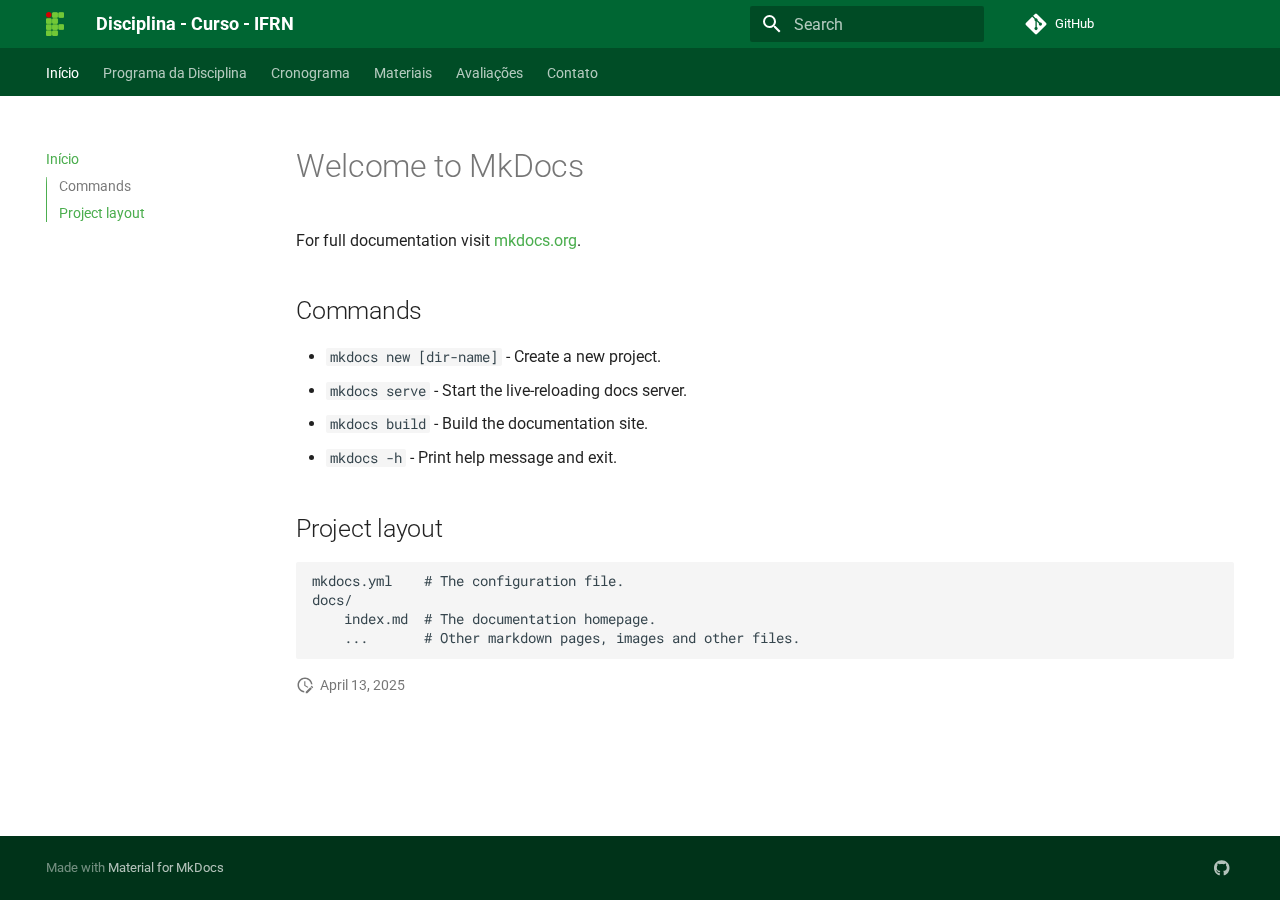
==== commit 0e0922c1: "Deployed fcf0f56 with MkDocs version: 1.6.1" ====
--- a/index.html
+++ b/index.html
@@ -10,7 +10,7 @@
       
       
       
-        <link rel="canonical" href="https://seu-usuario.github.io/repositorio/">
+        <link rel="canonical" href="https://lrlucena.github.io/disciplina/">
       
       
       
